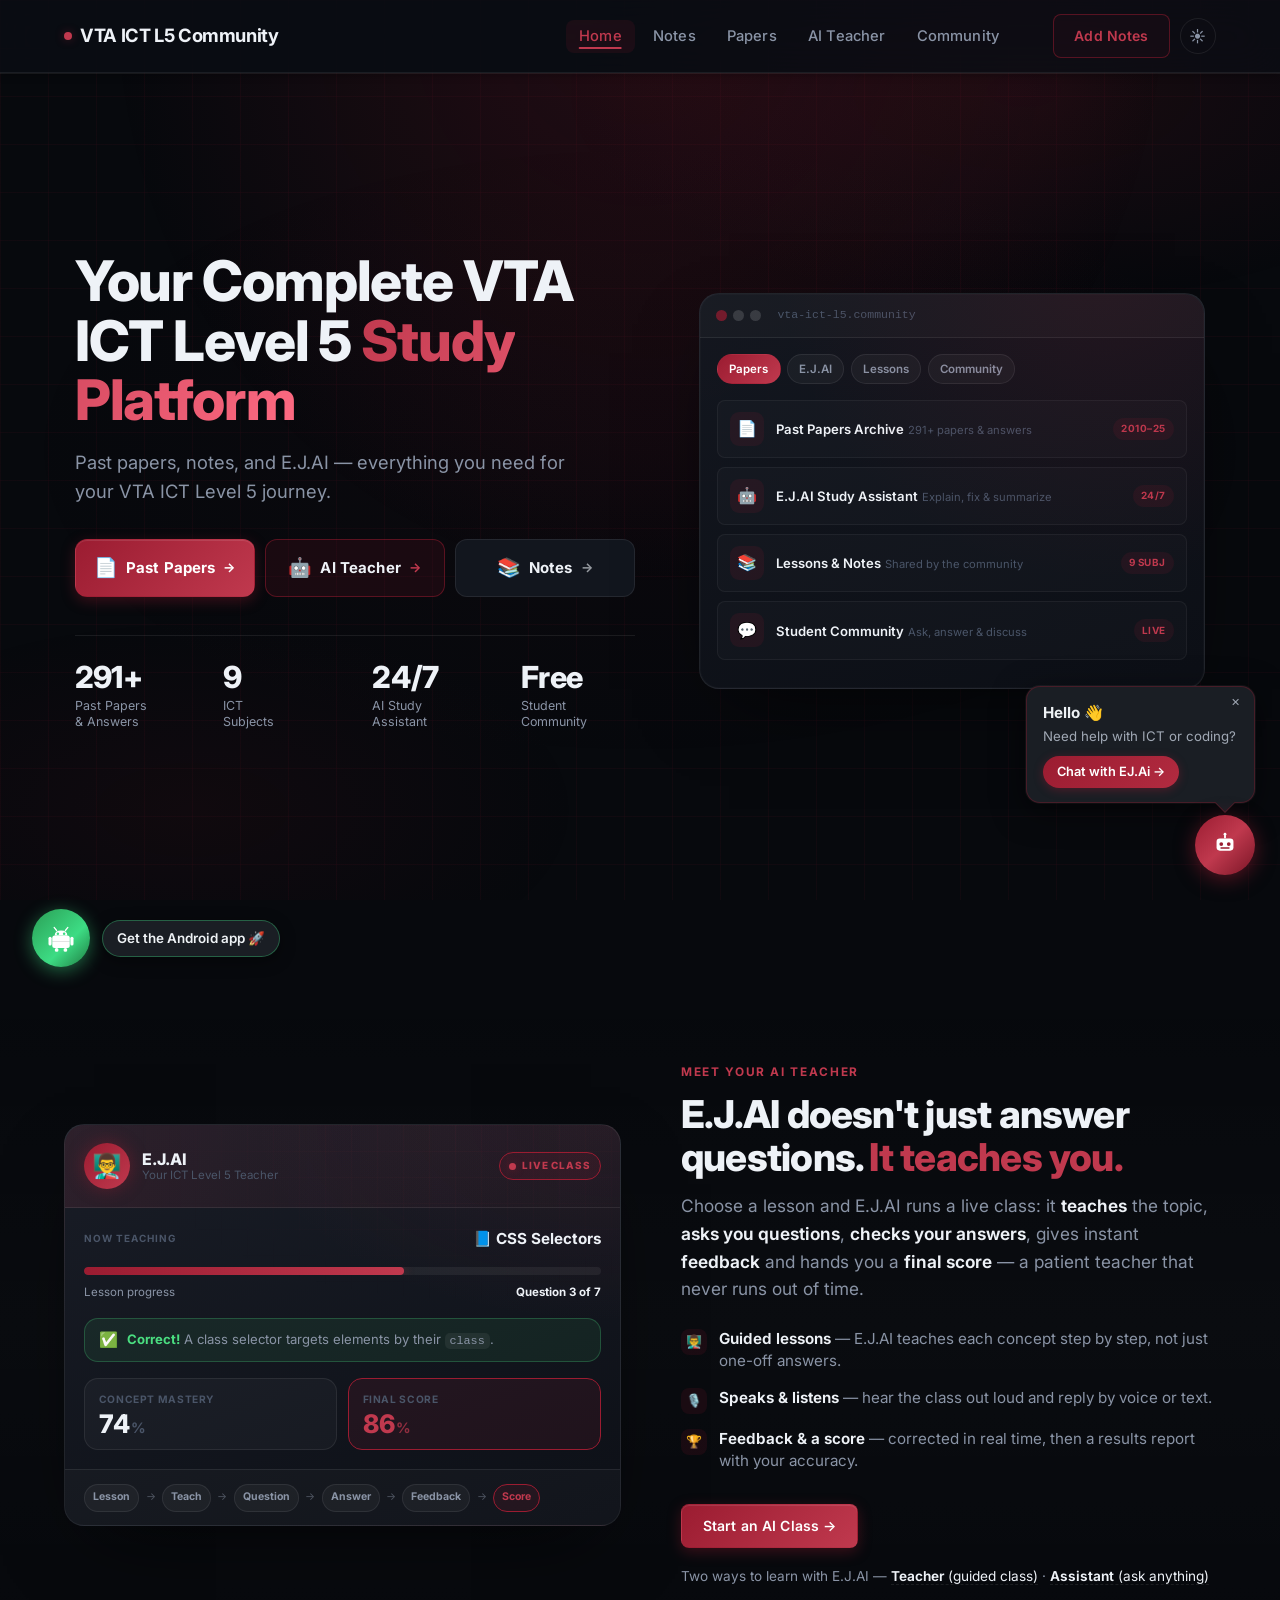
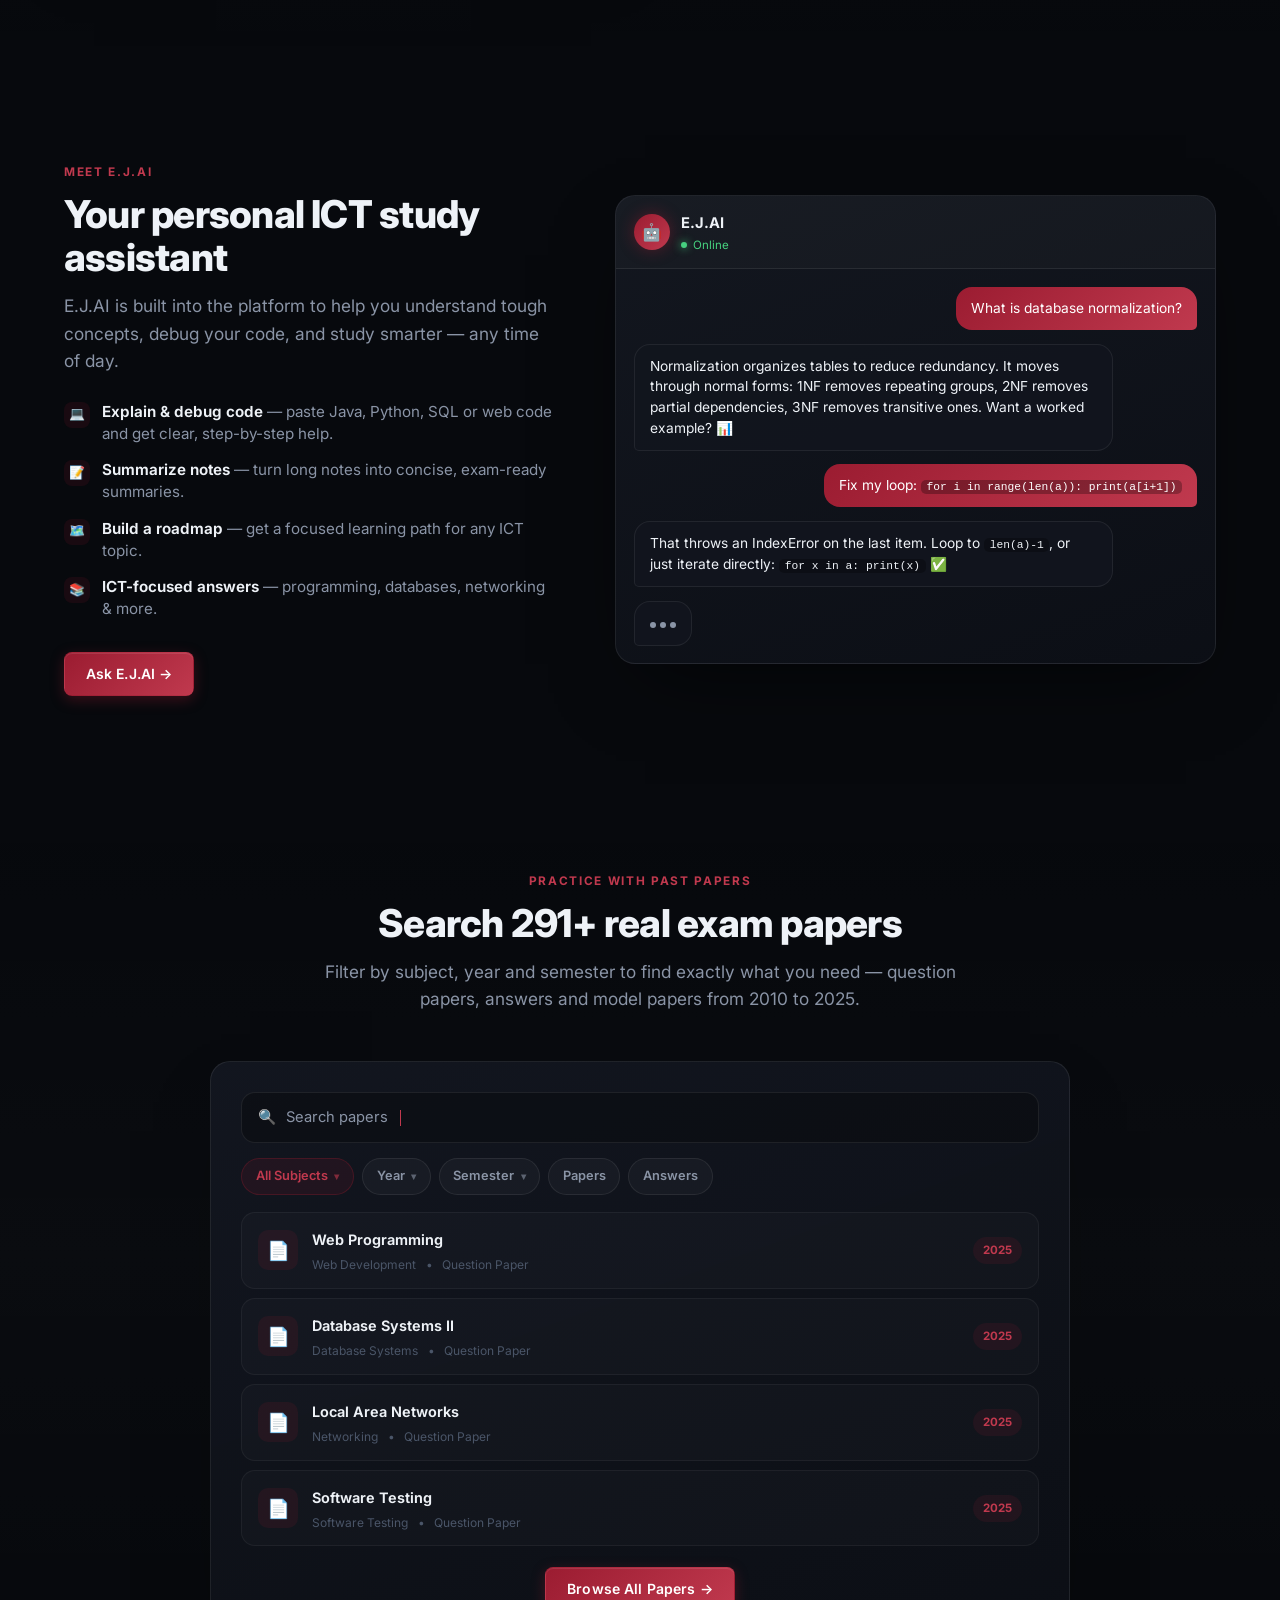
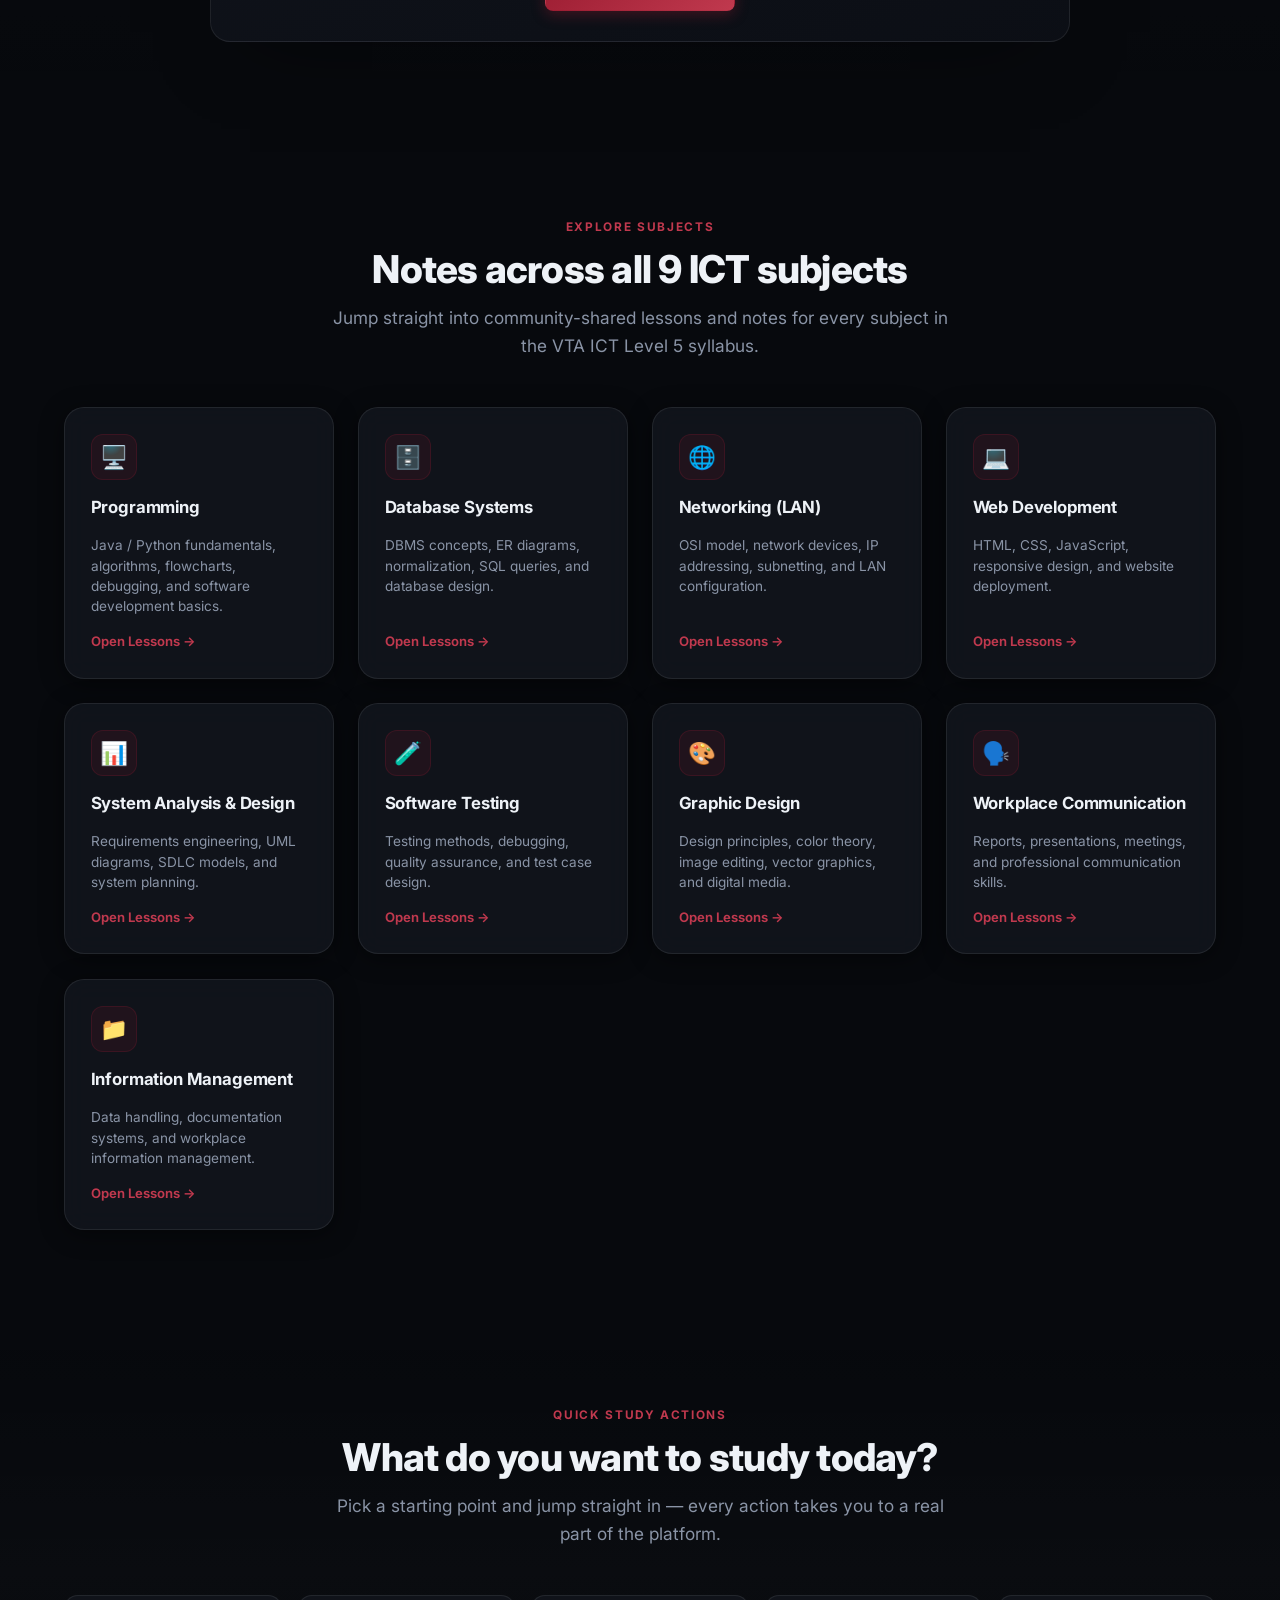
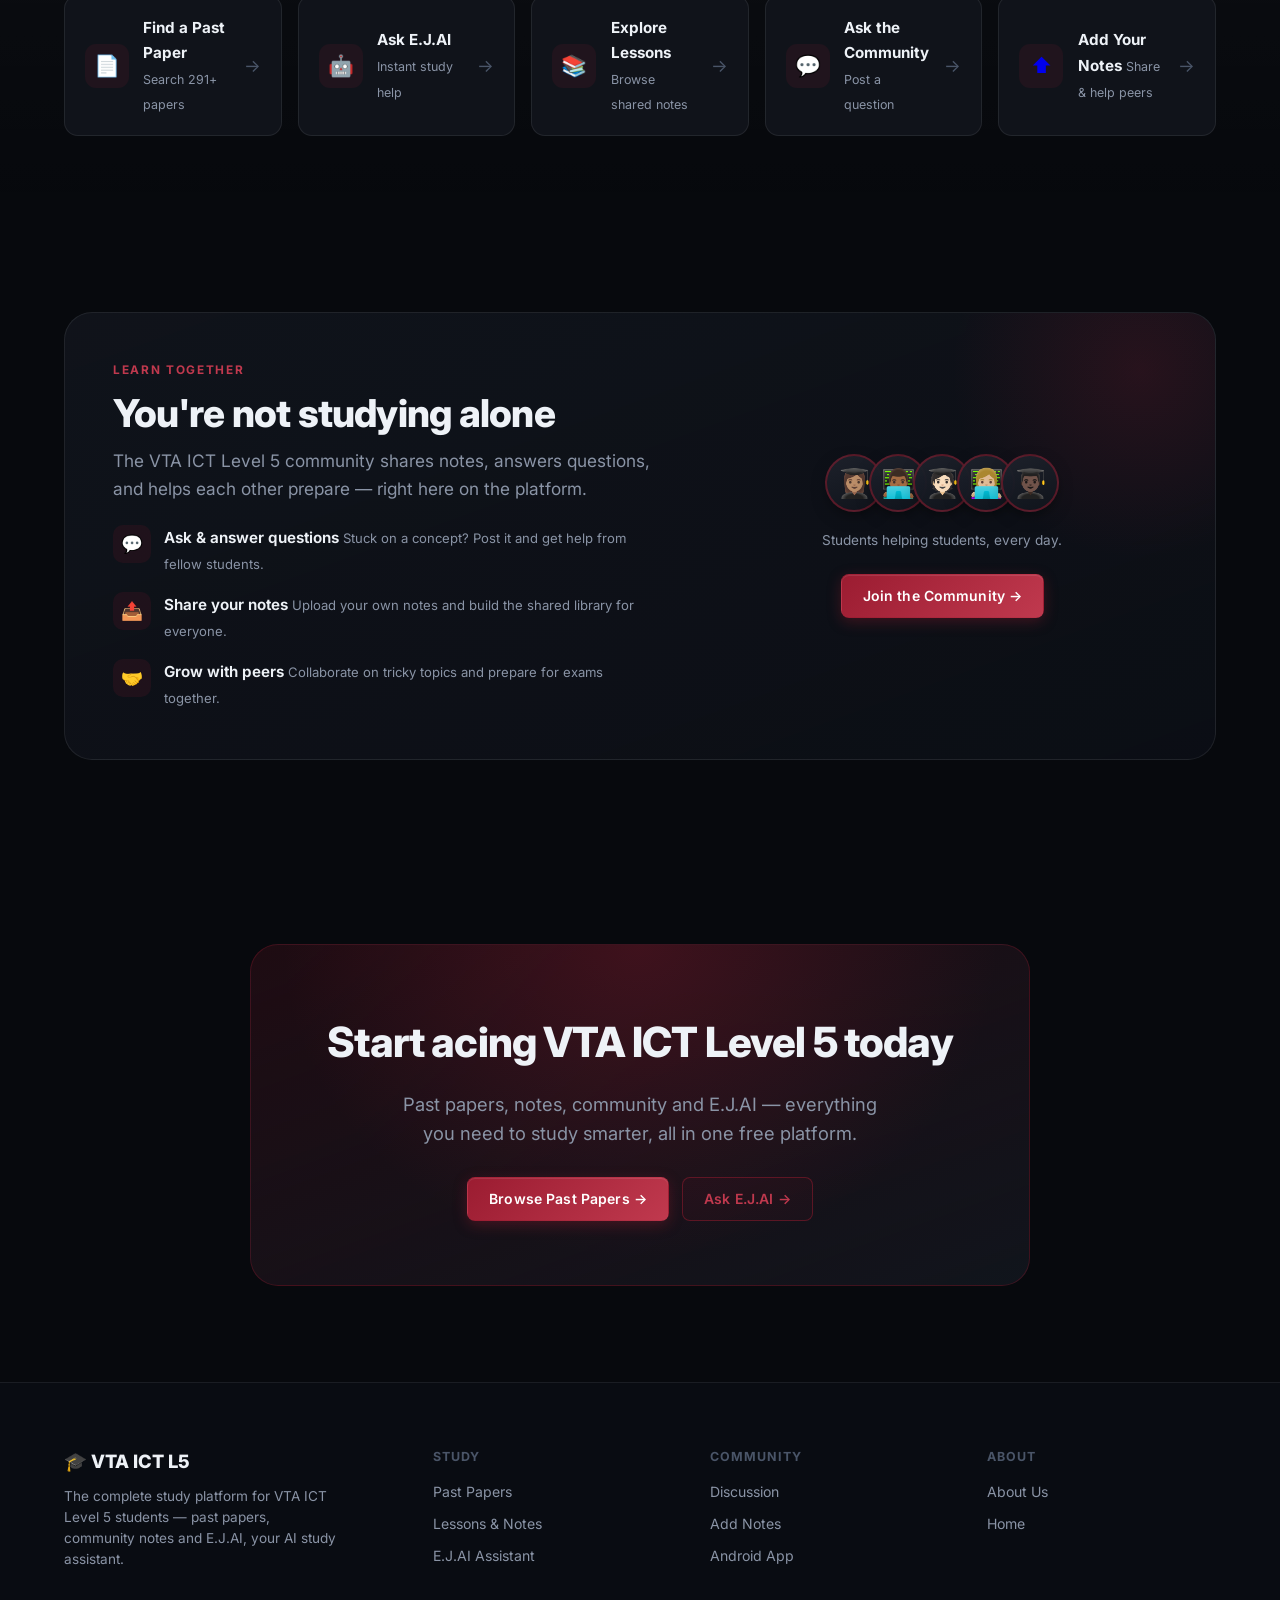
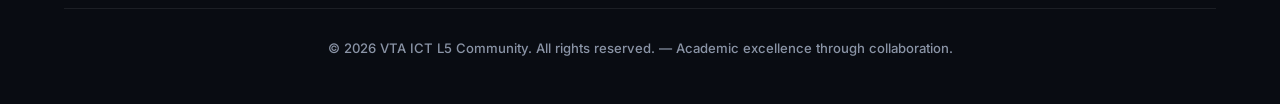
==== index.html @ 99cdfe24 "Initial commit" ====
<!DOCTYPE html>
<html lang="en">

<head>
  <meta charset="UTF-8">
  <link rel="icon" type="image/png" href="assets/images/favicon.png">
  <meta name="viewport" content="width=device-width, initial-scale=1.0">
  <meta name="description" content="VTA ICT Level 5 Community — 291+ past papers, community notes, and E.J.AI, your AI study assistant. The complete VTA ICT Level 5 study hub.">
  <title>VTA ICT L5 Community</title>
  <!-- Inter font for premium typography -->
  <link rel="preconnect" href="https://fonts.googleapis.com">
  <link rel="preconnect" href="https://fonts.gstatic.com" crossorigin>
  <link rel="stylesheet" href="assets/css/style.css">
  <link rel="stylesheet" href="assets/css/responsive.css">
  <link rel="stylesheet" href="assets/css/animations.css">
  <link rel="stylesheet" href="assets/css/home.css">
  <style>
    /* ============ HERO CTA — three EQUAL buttons, one system ============
       Mobile-first: icon sits above the label, so all three stay in ONE
       horizontal row down to 320px with FULL labels and non-tiny type.
       From 621px up they become icon · label · arrow on a single line,
       180–200px wide and 58px tall. Only the surface differs. */
    .hero-cta {
      display: grid;
      grid-template-columns: repeat(3, minmax(0, 1fr));
      gap: 10px;
      width: 100%;
      max-width: 620px;
      margin-bottom: 2.4rem;
    }

    .hero-cta-item {
      display: flex;
      flex-direction: column;
      align-items: center;
      justify-content: center;
      gap: 4px;
      min-width: 0;
      min-height: 54px;
      padding: 8px 4px;
      box-sizing: border-box;
      border: 1px solid transparent;
      border-radius: 12px;
      color: var(--text-color);
      font-family: inherit;
      font-size: clamp(12px, 3.4vw, 15px);
      font-weight: 700;
      line-height: 1.1;
      letter-spacing: 0.01em;
      text-align: center;
      text-decoration: none;
      white-space: nowrap;
      cursor: pointer;
      transition:
        transform var(--transition-fast),
        box-shadow var(--transition-fast),
        background var(--transition-fast),
        border-color var(--transition-fast);
    }

    .hero-cta-item .hci-ico {
      flex: 0 0 auto;
      font-size: clamp(15px, 4.2vw, 19px);
      line-height: 1;
    }

    .hero-cta-item .hci-label {
      min-width: 0;
    }

    .hero-cta-item .hci-arrow {
      display: none;
      flex: 0 0 auto;
      font-size: 13px;
      line-height: 1;
    }

    /* 1 · Past Papers — filled crimson primary */
    .hero-cta-item--primary {
      background: linear-gradient(135deg, #9b1c31 0%, #c0394e 100%);
      color: #fff;
      border-color: transparent;
      box-shadow: 0 1px 0 rgba(255, 255, 255, 0.1) inset, 0 4px 14px rgba(155, 28, 49, 0.35);
    }

    .hero-cta-item--primary:hover {
      background: linear-gradient(135deg, #a82234 0%, #cc4257 100%);
      box-shadow: 0 1px 0 rgba(255, 255, 255, 0.15) inset, 0 6px 20px rgba(155, 28, 49, 0.5);
    }

    /* 2 · AI Teacher — dark surface + crimson border */
    .hero-cta-item--ai {
      background: rgba(155, 28, 49, 0.12);
      border-color: rgba(155, 28, 49, 0.5);
    }

    .hero-cta-item--ai:hover {
      background: rgba(155, 28, 49, 0.2);
      border-color: var(--primary-bright);
      box-shadow: 0 4px 14px rgba(155, 28, 49, 0.25);
    }

    .hero-cta-item--ai .hci-arrow {
      color: var(--primary-bright);
    }

    /* 3 · Notes — dark surface + subtle neutral border */
    .hero-cta-item--notes {
      background: var(--card-solid);
      border-color: var(--border-color);
    }

    .hero-cta-item--notes:hover {
      background: var(--bg-secondary);
      border-color: rgba(155, 28, 49, 0.35);
      box-shadow: 0 4px 14px rgba(0, 0, 0, 0.35);
    }

    .hero-cta-item--notes .hci-arrow {
      opacity: 0.6;
    }

    /* Shared states — after the variants so they win */
    .hero-cta-item:hover {
      transform: translateY(-2px);
    }

    .hero-cta-item:active {
      transform: translateY(0);
    }

    .hero-cta-item:focus-visible {
      outline: 2px solid var(--primary-bright);
      outline-offset: 3px;
    }

    .hero-stats .num.stat-free {
      opacity: 0;
      transform: scale(0.8);
      transition: opacity 0.6s ease, transform 0.6s ease;
    }

    .hero-stats .num.stat-free.is-visible {
      opacity: 1;
      transform: scale(1);
    }

    .hero-stats {
      grid-template-columns: repeat(2, minmax(0, 1fr));
    }

    @media (min-width: 640px) {
      .hero-stats {
        grid-template-columns: repeat(4, minmax(0, 1fr));
      }
    }

    /* ≥621px: single-line layout — icon · label · arrow, 58px tall.
       Type/padding stay tight enough that the label never has to shrink
       in the 981–1199px band, where the hero column is at its narrowest. */
    @media (min-width: 621px) {
      .hero-cta-item {
        flex-direction: row;
        gap: 6px;
        min-height: 58px;
        padding: 8px 10px;
        font-size: 14px;
      }

      .hero-cta-item .hci-ico {
        font-size: 17px;
      }

      .hero-cta-item .hci-arrow {
        display: inline-block;
        font-size: 12px;
      }
    }

    /* ≥1200px: hero column is at full width — a little more air and type */
    @media (min-width: 1200px) {
      .hero-cta-item {
        gap: 8px;
        padding: 8px 14px;
        font-size: 15px;
      }

      .hero-cta-item .hci-ico {
        font-size: 19px;
      }

      .hero-cta-item .hci-arrow {
        font-size: 13px;
      }
    }

    /* ≤620px: keep the existing mobile hero rhythm */
    @media (max-width: 620px) {
      .hero-cta {
        margin-bottom: 2rem;
      }
    }

    /* ≤340px: trim the gaps, never the label */
    @media (max-width: 340px) {
      .hero-cta {
        gap: 6px;
      }

      .hero-cta-item {
        padding: 8px 2px;
      }
    }
  </style>
</head>

<body>
  <!-- Navbar -->
  <nav class="navbar">
    <div class="container">
      <div class="logo">VTA ICT L5 Community</div>
      <button class="mobile-menu-btn" aria-label="Menu" aria-expanded="false">☰</button>
      <div class="nav-menu">
        <ul class="nav-links">
          <li><a href="index.html">Home</a></li>
          <li><a href="lesson.html">Notes</a></li>
          <li><a href="papers.html">Papers</a></li>
          <li><a href="teacher.html">AI Teacher</a></li>
          <li><a href="posts.html">Community</a></li>
        </ul>
        <div class="nav-buttons">
          <a href="upload.html" class="btn btn-outline">Add Notes</a>
          <button id="theme-toggle" class="btn" aria-label="Toggle theme">☀️</button>
        </div>
      </div>
    </div>
  </nav>
  <main>
    <!-- ============ HERO ============ -->
    <section class="home-hero">
      <div class="container">
        <div class="hero-grid">
          <div class="hero-copy">
            <h1 class="hero-title"><span class="ht-line">Your Complete</span> <span class="ht-line">VTA ICT Level&nbsp;5</span> <span class="accent">Study Platform</span></h1>
            <p class="hero-sub">Past papers, notes, and E.J.AI — everything you need for your VTA ICT Level 5 journey.</p>
            <div class="hero-cta">
              <a href="papers.html" class="hero-cta-item hero-cta-item--primary">
                <span class="hci-ico" aria-hidden="true">📄</span>
                <span class="hci-label">Past Papers</span>
                <span class="hci-arrow" aria-hidden="true">→</span>
              </a>
              <a href="teacher.html" class="hero-cta-item hero-cta-item--ai">
                <span class="hci-ico" aria-hidden="true">🤖</span>
                <span class="hci-label">AI Teacher</span>
                <span class="hci-arrow" aria-hidden="true">→</span>
              </a>
              <a href="lesson.html" class="hero-cta-item hero-cta-item--notes">
                <span class="hci-ico" aria-hidden="true">📚</span>
                <span class="hci-label">Notes</span>
                <span class="hci-arrow" aria-hidden="true">→</span>
              </a>
            </div>
            <div class="hero-stats">
              <div class="hero-stat">
                <span class="num">291+</span>
                <span class="label">Past Papers<br>&amp; Answers</span>
              </div>
              <div class="hero-stat">
                <span class="num">9</span>
                <span class="label">ICT<br>Subjects</span>
              </div>
              <div class="hero-stat">
                <span class="num">24/7</span>
                <span class="label">AI Study<br>Assistant</span>
              </div>
              <div class="hero-stat">
                <span class="num">Free</span>
                <span class="label">Student<br>Community</span>
              </div>
            </div>
          </div>
          <div class="hero-preview" aria-hidden="true">
            <div class="preview-window">
              <div class="preview-titlebar">
                <span class="preview-dots"><i></i><i></i><i></i></span>
                <span class="preview-url">vta-ict-l5.community</span>
              </div>
              <div class="preview-body">
                <div class="preview-tabs">
                  <span class="preview-tab is-active">Papers</span>
                  <span class="preview-tab">E.J.AI</span>
                  <span class="preview-tab">Lessons</span>
                  <span class="preview-tab">Community</span>
                </div>
                <div class="preview-row">
                  <span class="r-ico">📄</span>
                  <span class="r-main">
                    <span class="r-title">Past Papers Archive</span>
                    <span class="r-sub">291+ papers &amp; answers</span>
                  </span>
                  <span class="r-badge">2010–25</span>
                </div>
                <div class="preview-row">
                  <span class="r-ico">🤖</span>
                  <span class="r-main">
                    <span class="r-title">E.J.AI Study Assistant</span>
                    <span class="r-sub">Explain, fix &amp; summarize</span>
                  </span>
                  <span class="r-badge">24/7</span>
                </div>
                <div class="preview-row">
                  <span class="r-ico">📚</span>
                  <span class="r-main">
                    <span class="r-title">Lessons &amp; Notes</span>
                    <span class="r-sub">Shared by the community</span>
                  </span>
                  <span class="r-badge">9 subj</span>
                </div>
                <div class="preview-row">
                  <span class="r-ico">💬</span>
                  <span class="r-main">
                    <span class="r-title">Student Community</span>
                    <span class="r-sub">Ask, answer &amp; discuss</span>
                  </span>
                  <span class="r-badge">Live</span>
                </div>
              </div>
            </div>
          </div>
        </div>
      </div>
    </section>
    <!-- Android App Icon -->
    <div class="android-app-wrapper" id="androidAppWrapper">
      <div class="android-icon-container" id="androidIconBtn" onclick="window.location.href='download.html'"
        title="Get the Android App">
        <svg xmlns="http://www.w3.org/2000/svg" viewBox="0 0 48 48" width="30" height="30" aria-hidden="true">
          <!-- Android robot body -->
          <rect x="10" y="20" width="28" height="20" rx="4" fill="white" />
          <!-- Head -->
          <path d="M14 20 Q14 12 24 12 Q34 12 34 20Z" fill="white" />
          <!-- Eyes -->
          <circle cx="19" cy="17" r="2" fill="#3ddc84" />
          <circle cx="29" cy="17" r="2" fill="#3ddc84" />
          <!-- Antennas -->
          <line x1="17" y1="12" x2="13" y2="7" stroke="white" stroke-width="2" stroke-linecap="round" />
          <line x1="31" y1="12" x2="35" y2="7" stroke="white" stroke-width="2" stroke-linecap="round" />
          <!-- Arms -->
          <rect x="4" y="22" width="5" height="14" rx="2.5" fill="white" />
          <rect x="39" y="22" width="5" height="14" rx="2.5" fill="white" />
          <!-- Legs -->
          <rect x="14" y="40" width="6" height="6" rx="3" fill="white" />
          <rect x="28" y="40" width="6" height="6" rx="3" fill="white" />
          <!-- Belt line -->
          <rect x="10" y="29" width="28" height="1.5" rx="0.75" fill="rgba(0,0,0,0.15)" />
        </svg>
      </div>
      <div class="android-install-msg" id="androidInstallMsg">Get the Android app 🚀</div>
    </div>
    <!-- ============ MEET YOUR AI TEACHER ============ -->
    <section class="home-section alt reveal" id="ai-teacher-promo">
      <div class="container">
        <div class="tpromo-grid">
          <!-- LEFT · premium AI Teacher classroom card (a live-class dashboard, NOT a chat) -->
          <div class="tclass-card" aria-hidden="true">
            <div class="tclass-glow"></div>
            <div class="tclass-head">
              <span class="tclass-avatar">👨‍🏫</span>
              <span class="tclass-id">
                <span class="tclass-name">E.J.AI</span>
                <span class="tclass-role">Your ICT Level 5 Teacher</span>
              </span>
              <span class="tclass-live"><span class="tclass-live-dot"></span> Live class</span>
            </div>
            <div class="tclass-body">
              <div class="tclass-now">
                <span class="tclass-label">Now teaching</span>
                <span class="tclass-lesson">📘 CSS Selectors</span>
              </div>
              <div class="tclass-progress">
                <div class="tclass-bar"><span style="width:62%"></span></div>
                <div class="tclass-progress-meta">
                  <span>Lesson progress</span>
                  <span class="tclass-qn">Question 3 of 7</span>
                </div>
              </div>
              <div class="tclass-feedback">
                <span class="tclass-check">✅</span>
                <span><strong>Correct!</strong> A class selector targets elements by their <code>class</code>.</span>
              </div>
              <div class="tclass-stats">
                <div class="tclass-stat">
                  <span class="tclass-stat-label">Concept mastery</span>
                  <span class="tclass-stat-val">74<span>%</span></span>
                </div>
                <div class="tclass-stat tclass-stat-score">
                  <span class="tclass-stat-label">Final score</span>
                  <span class="tclass-stat-val">86<span>%</span></span>
                </div>
              </div>
            </div>
            <div class="tclass-flow">
              <span class="tclass-step">Lesson</span><span class="tclass-arrow">→</span>
              <span class="tclass-step">Teach</span><span class="tclass-arrow">→</span>
              <span class="tclass-step">Question</span><span class="tclass-arrow">→</span>
              <span class="tclass-step">Answer</span><span class="tclass-arrow">→</span>
              <span class="tclass-step">Feedback</span><span class="tclass-arrow">→</span>
              <span class="tclass-step tclass-step-score">Score</span>
            </div>
          </div>
          <!-- RIGHT · headline, explanation of the flow, benefits, CTA -->
          <div class="ejai-copy tpromo-copy">
            <p class="section-eyebrow">Meet your AI Teacher</p>
            <h2 class="section-title">E.J.AI doesn't just answer questions. <span class="tp-accent">It teaches you.</span></h2>
            <p class="section-sub">Choose a lesson and E.J.AI runs a live class: it <strong>teaches</strong> the topic, <strong>asks you questions</strong>, <strong>checks your answers</strong>, gives instant <strong>feedback</strong> and hands you a <strong>final score</strong> — a patient teacher that never runs out of time.</p>
            <ul class="ejai-caps">
              <li><span class="cap-ico">👨‍🏫</span><span><strong>Guided lessons</strong> — E.J.AI teaches each concept step by step, not just one-off answers.</span></li>
              <li><span class="cap-ico">🎙️</span><span><strong>Speaks &amp; listens</strong> — hear the class out loud and reply by voice or text.</span></li>
              <li><span class="cap-ico">🏆</span><span><strong>Feedback &amp; a score</strong> — corrected in real time, then a results report with your accuracy.</span></li>
            </ul>
            <a href="teacher.html" class="btn btn-primary">Start an AI Class&nbsp;→</a>
            <p class="tp-modes">Two ways to learn with E.J.AI —
              <a href="teacher.html"><strong>Teacher</strong> (guided class)</a> ·
              <a href="ai.html"><strong>Assistant</strong> (ask anything)</a>
            </p>
          </div>
        </div>
      </div>
    </section>
    <!-- ============ MEET E.J.AI ============ -->
    <section class="home-section reveal" id="ejai">
      <div class="container">
        <div class="ejai-grid">
          <div class="ejai-copy">
            <p class="section-eyebrow">Meet E.J.AI</p>
            <h2 class="section-title">Your personal ICT study assistant</h2>
            <p class="section-sub">E.J.AI is built into the platform to help you understand tough concepts, debug your code, and study smarter — any time of day.</p>
            <ul class="ejai-caps">
              <li><span class="cap-ico">💻</span><span><strong>Explain &amp; debug code</strong> — paste Java, Python, SQL or web code and get clear, step-by-step help.</span></li>
              <li><span class="cap-ico">📝</span><span><strong>Summarize notes</strong> — turn long notes into concise, exam-ready summaries.</span></li>
              <li><span class="cap-ico">🗺️</span><span><strong>Build a roadmap</strong> — get a focused learning path for any ICT topic.</span></li>
              <li><span class="cap-ico">📚</span><span><strong>ICT-focused answers</strong> — programming, databases, networking &amp; more.</span></li>
            </ul>
            <a href="ai.html" class="btn btn-primary">Ask E.J.AI&nbsp;→</a>
          </div>
          <div class="ejai-chat" aria-hidden="true">
            <div class="ejai-chat-head">
              <span class="ejai-avatar">🤖</span>
              <span>
                <span class="who">E.J.AI</span><br>
                <span class="status">Online</span>
              </span>
            </div>
            <div class="ejai-chat-body">
              <div class="chat-msg user"><div class="chat-bubble">What is database normalization?</div></div>
              <div class="chat-msg ai"><div class="chat-bubble">Normalization organizes tables to reduce redundancy. It moves through normal forms: 1NF removes repeating groups, 2NF removes partial dependencies, 3NF removes transitive ones. Want a worked example? 📊</div></div>
              <div class="chat-msg user"><div class="chat-bubble">Fix my loop: <code>for i in range(len(a)): print(a[i+1])</code></div></div>
              <div class="chat-msg ai"><div class="chat-bubble">That throws an IndexError on the last item. Loop to <code>len(a)-1</code>, or just iterate directly: <code>for x in a: print(x)</code> ✅</div></div>
              <div class="chat-msg ai"><div class="chat-bubble"><span class="chat-typing"><i></i><i></i><i></i></span></div></div>
            </div>
          </div>
        </div>
      </div>
    </section>
    <!-- ============ PRACTICE WITH PAST PAPERS ============ -->
    <section class="home-section alt reveal" id="papers">
      <div class="container">
        <div class="section-head">
          <p class="section-eyebrow">Practice With Past Papers</p>
          <h2 class="section-title">Search 291+ real exam papers</h2>
          <p class="section-sub">Filter by subject, year and semester to find exactly what you need — question papers, answers and model papers from 2010 to 2025.</p>
        </div>
        <div class="papers-preview">
          <div class="pp-searchbar">
            <span class="ico">🔍</span>
            <span>Search papers</span><span class="cursor"></span>
          </div>
          <div class="pp-filters">
            <span class="pp-chip is-active">All Subjects <span class="caret">▾</span></span>
            <span class="pp-chip">Year <span class="caret">▾</span></span>
            <span class="pp-chip">Semester <span class="caret">▾</span></span>
            <span class="pp-chip">Papers</span>
            <span class="pp-chip">Answers</span>
          </div>
          <div class="pp-results">
            <div class="pp-result">
              <span class="pp-ico">📄</span>
              <span class="pp-info">
                <span class="pp-title">Web Programming</span>
                <span class="pp-meta"><span>Web Development</span><span>•</span><span>Question Paper</span></span>
              </span>
              <span class="pp-year">2025</span>
            </div>
            <div class="pp-result">
              <span class="pp-ico">📄</span>
              <span class="pp-info">
                <span class="pp-title">Database Systems II</span>
                <span class="pp-meta"><span>Database Systems</span><span>•</span><span>Question Paper</span></span>
              </span>
              <span class="pp-year">2025</span>
            </div>
            <div class="pp-result">
              <span class="pp-ico">📄</span>
              <span class="pp-info">
                <span class="pp-title">Local Area Networks</span>
                <span class="pp-meta"><span>Networking</span><span>•</span><span>Question Paper</span></span>
              </span>
              <span class="pp-year">2025</span>
            </div>
            <div class="pp-result">
              <span class="pp-ico">📄</span>
              <span class="pp-info">
                <span class="pp-title">Software Testing</span>
                <span class="pp-meta"><span>Software Testing</span><span>•</span><span>Question Paper</span></span>
              </span>
              <span class="pp-year">2025</span>
            </div>
          </div>
          <div class="pp-cta">
            <a href="papers.html" class="btn btn-primary">Browse All Papers&nbsp;→</a>
          </div>
        </div>
      </div>
    </section>
    <!-- ============ SUBJECTS / LESSONS ============ -->
    <section class="home-section reveal" id="lessons">
      <div class="container">
        <div class="section-head">
          <p class="section-eyebrow">Explore Subjects</p>
          <h2 class="section-title">Notes across all 9 ICT subjects</h2>
          <p class="section-sub">Jump straight into community-shared lessons and notes for every subject in the VTA ICT Level 5 syllabus.</p>
        </div>
        <div class="grid lessons-grid subjects-grid">
          <a class="card subject-card" href="lesson.html?topic=Programming">
            <span class="subject-ico">🖥️</span>
            <h3 class="subject-name">Programming</h3>
            <p class="subject-desc">Java / Python fundamentals, algorithms, flowcharts, debugging, and software development basics.</p>
            <span class="subject-go">Open Lessons →</span>
          </a>
          <a class="card subject-card" href="lesson.html?topic=Database%20Systems">
            <span class="subject-ico">🗄️</span>
            <h3 class="subject-name">Database Systems</h3>
            <p class="subject-desc">DBMS concepts, ER diagrams, normalization, SQL queries, and database design.</p>
            <span class="subject-go">Open Lessons →</span>
          </a>
          <a class="card subject-card" href="lesson.html?topic=Networking">
            <span class="subject-ico">🌐</span>
            <h3 class="subject-name">Networking (LAN)</h3>
            <p class="subject-desc">OSI model, network devices, IP addressing, subnetting, and LAN configuration.</p>
            <span class="subject-go">Open Lessons →</span>
          </a>
          <a class="card subject-card" href="lesson.html?topic=Web%20Development">
            <span class="subject-ico">💻</span>
            <h3 class="subject-name">Web Development</h3>
            <p class="subject-desc">HTML, CSS, JavaScript, responsive design, and website deployment.</p>
            <span class="subject-go">Open Lessons →</span>
          </a>
          <a class="card subject-card" href="lesson.html?topic=System%20Analysis">
            <span class="subject-ico">📊</span>
            <h3 class="subject-name">System Analysis &amp; Design</h3>
            <p class="subject-desc">Requirements engineering, UML diagrams, SDLC models, and system planning.</p>
            <span class="subject-go">Open Lessons →</span>
          </a>
          <a class="card subject-card" href="lesson.html?topic=Software%20Testing">
            <span class="subject-ico">🧪</span>
            <h3 class="subject-name">Software Testing</h3>
            <p class="subject-desc">Testing methods, debugging, quality assurance, and test case design.</p>
            <span class="subject-go">Open Lessons →</span>
          </a>
          <a class="card subject-card" href="lesson.html?topic=Graphic%20Design">
            <span class="subject-ico">🎨</span>
            <h3 class="subject-name">Graphic Design</h3>
            <p class="subject-desc">Design principles, color theory, image editing, vector graphics, and digital media.</p>
            <span class="subject-go">Open Lessons →</span>
          </a>
          <a class="card subject-card" href="lesson.html?topic=Workplace%20Communication">
            <span class="subject-ico">🗣️</span>
            <h3 class="subject-name">Workplace Communication</h3>
            <p class="subject-desc">Reports, presentations, meetings, and professional communication skills.</p>
            <span class="subject-go">Open Lessons →</span>
          </a>
          <a class="card subject-card" href="lesson.html?topic=Information%20Management">
            <span class="subject-ico">📁</span>
            <h3 class="subject-name">Information Management</h3>
            <p class="subject-desc">Data handling, documentation systems, and workplace information management.</p>
            <span class="subject-go">Open Lessons →</span>
          </a>
        </div>
      </div>
    </section>
    <!-- ============ QUICK STUDY ACTIONS ============ -->
    <section class="home-section alt reveal" id="study">
      <div class="container">
        <div class="section-head">
          <p class="section-eyebrow">Quick Study Actions</p>
          <h2 class="section-title">What do you want to study today?</h2>
          <p class="section-sub">Pick a starting point and jump straight in — every action takes you to a real part of the platform.</p>
        </div>
        <div class="action-grid">
          <a class="action-card" href="papers.html">
            <span class="a-ico">📄</span>
            <span class="a-text">
              <span class="a-title">Find a Past Paper</span>
              <span class="a-sub">Search 291+ papers</span>
            </span>
            <span class="a-arrow">→</span>
          </a>
          <a class="action-card" href="ai.html">
            <span class="a-ico">🤖</span>
            <span class="a-text">
              <span class="a-title">Ask E.J.AI</span>
              <span class="a-sub">Instant study help</span>
            </span>
            <span class="a-arrow">→</span>
          </a>
          <a class="action-card" href="lesson.html">
            <span class="a-ico">📚</span>
            <span class="a-text">
              <span class="a-title">Explore Lessons</span>
              <span class="a-sub">Browse shared notes</span>
            </span>
            <span class="a-arrow">→</span>
          </a>
          <a class="action-card" href="posts.html">
            <span class="a-ico">💬</span>
            <span class="a-text">
              <span class="a-title">Ask the Community</span>
              <span class="a-sub">Post a question</span>
            </span>
            <span class="a-arrow">→</span>
          </a>
          <a class="action-card" href="upload.html">
            <span class="a-ico">⬆️</span>
            <span class="a-text">
              <span class="a-title">Add Your Notes</span>
              <span class="a-sub">Share &amp; help peers</span>
            </span>
            <span class="a-arrow">→</span>
          </a>
        </div>
      </div>
    </section>
    <!-- ============ COMMUNITY — LEARN TOGETHER ============ -->
    <section class="home-section reveal" id="community">
      <div class="container">
        <div class="community-panel">
          <div class="community-info">
            <p class="section-eyebrow">Learn Together</p>
            <h2 class="section-title">You're not studying alone</h2>
            <p class="section-sub">The VTA ICT Level 5 community shares notes, answers questions, and helps each other prepare — right here on the platform.</p>
            <ul class="community-points">
              <li>
                <span class="cp-ico">💬</span>
                <span>
                  <span class="cp-title">Ask &amp; answer questions</span>
                  <span class="cp-sub">Stuck on a concept? Post it and get help from fellow students.</span>
                </span>
              </li>
              <li>
                <span class="cp-ico">📤</span>
                <span>
                  <span class="cp-title">Share your notes</span>
                  <span class="cp-sub">Upload your own notes and build the shared library for everyone.</span>
                </span>
              </li>
              <li>
                <span class="cp-ico">🤝</span>
                <span>
                  <span class="cp-title">Grow with peers</span>
                  <span class="cp-sub">Collaborate on tricky topics and prepare for exams together.</span>
                </span>
              </li>
            </ul>
          </div>
          <div class="community-cta">
            <div class="student-group" aria-hidden="true">
              <span class="sg-avatar">👩🏽‍🎓</span>
              <span class="sg-avatar">👨🏾‍💻</span>
              <span class="sg-avatar">🧑🏻‍🎓</span>
              <span class="sg-avatar">👩🏼‍💻</span>
              <span class="sg-avatar">👨🏿‍🎓</span>
            </div>
            <p class="sg-caption">Students helping students, every day.</p>
            <a href="posts.html" class="btn btn-primary">Join the Community&nbsp;→</a>
          </div>
        </div>
      </div>
    </section>

    <!-- ============ FINAL CTA ============ -->
    <section class="final-cta reveal">
      <div class="container">
        <div class="cta-panel">
          <h2>Start acing VTA ICT Level 5 today</h2>
          <p>Past papers, notes, community and E.J.AI — everything you need to study smarter, all in one free platform.</p>
          <div class="cta-actions">
            <a href="papers.html" class="btn btn-primary">Browse Past Papers&nbsp;→</a>
            <a href="ai.html" class="btn btn-outline">Ask E.J.AI&nbsp;→</a>
          </div>
        </div>
      </div>
    </section>
  </main>

  <!-- Footer -->
  <footer class="footer home-footer" id="siteFooter">
    <div class="container">
      <div class="footer-grid">
        <div class="footer-brand">
          <div class="fb-logo">🎓 VTA ICT L5</div>
          <p>The complete study platform for VTA ICT Level 5 students — past papers, community notes and E.J.AI, your AI study assistant.</p>
        </div>
        <div class="footer-col">
          <h4>Study</h4>
          <ul>
            <li><a href="papers.html">Past Papers</a></li>
            <li><a href="lesson.html">Lessons &amp; Notes</a></li>
            <li><a href="ai.html">E.J.AI Assistant</a></li>
          </ul>
        </div>
        <div class="footer-col">
          <h4>Community</h4>
          <ul>
            <li><a href="posts.html">Discussion</a></li>
            <li><a href="upload.html">Add Notes</a></li>
            <li><a href="download.html">Android App</a></li>
          </ul>
        </div>
        <div class="footer-col">
          <h4>About</h4>
          <ul>
            <li><a href="about.html">About Us</a></li>
            <li><a href="index.html">Home</a></li>
          </ul>
        </div>
      </div>
      <div class="footer-bottom">
        <p>© 2026 VTA ICT L5 Community. All rights reserved. — Academic excellence through collaboration.</p>
      </div>
    </div>
  </footer>

  <script src="assets/js/ui.js"></script>
  <!-- ===== Floating EJ.Ai Widget ===== -->
  <div class="floating-ai-widget" id="floatingAiWidget">
    <!-- Popup message -->
    <div class="ai-popup-message" id="aiPopup">
      <span class="ai-popup-close" id="aiPopupClose" aria-label="Close">✕</span>
      <p class="ai-popup-line1">Hello 👋</p>
      <p class="ai-popup-line2">Need help with ICT or coding?</p>
      <a href="ai.html" class="ai-popup-cta">Chat with EJ.Ai →</a>
    </div>
    <!-- Main button -->
    <button class="ai-button" id="aiButton" aria-label="Open EJ.Ai Chat">
      <svg xmlns="http://www.w3.org/2000/svg" viewBox="0 0 64 64" fill="none" width="30" height="30" aria-hidden="true">
        <!-- Robot head -->
        <rect x="14" y="18" width="36" height="26" rx="7" fill="white" />
        <!-- Eyes -->
        <circle cx="24" cy="30" r="4" fill="#9B1C31" />
        <circle cx="40" cy="30" r="4" fill="#9B1C31" />
        <!-- Mouth -->
        <rect x="22" y="37" width="20" height="3" rx="1.5" fill="#9B1C31" />
        <!-- Antenna -->
        <rect x="30" y="10" width="4" height="8" rx="2" fill="white" />
        <circle cx="32" cy="9" r="3" fill="white" />
      </svg>
    </button>
  </div>
  <style>
    /* ===== Floating AI Widget ===== */
    .floating-ai-widget {
      position: fixed;
      bottom: 25px;
      right: 25px;
      z-index: 9990;
      display: flex;
      flex-direction: column;
      align-items: flex-end;
      gap: 12px;
    }

    /* -- Main button -- */
    .ai-button {
      width: 60px;
      height: 60px;
      border-radius: 50%;
      border: none;
      cursor: pointer;
      background: linear-gradient(135deg, #9B1C31 0%, #c0394e 50%, #7a1526 100%);
      box-shadow:
        0 4px 20px rgba(155, 28, 49, 0.55),
        0 0 0 0 rgba(155, 28, 49, 0.4);
      display: flex;
      align-items: center;
      justify-content: center;
      transition: transform 0.2s ease, box-shadow 0.2s ease;
      animation: ai-bounce-in 0.7s cubic-bezier(0.22, 1, 0.36, 1) forwards,
        ai-pulse 2.8s ease-in-out 1s infinite;
      outline: none;
      flex-shrink: 0;
    }

    .ai-button:hover {
      transform: scale(1.1);
      box-shadow:
        0 6px 28px rgba(155, 28, 49, 0.7),
        0 0 0 6px rgba(155, 28, 49, 0.15);
      animation: none;
    }
    /* -- Popup message -- */
    .ai-popup-message {
      position: relative;
      background: #1a1e24;
      border: 1px solid rgba(155, 28, 49, 0.35);
      border-radius: 14px;
      padding: 14px 18px 14px 16px;
      min-width: 210px;
      max-width: 240px;
      box-shadow:
        0 8px 32px rgba(0, 0, 0, 0.5),
        0 0 0 1px rgba(255, 255, 255, 0.06);
      animation: ai-popup-appear 0.45s cubic-bezier(0.22, 1, 0.36, 1) forwards;
      backdrop-filter: blur(6px);
    }

    .ai-popup-message::after {
      content: '';
      position: absolute;
      bottom: -8px;
      right: 22px;
      width: 14px;
      height: 14px;
      background: #1a1e24;
      border-right: 1px solid rgba(155, 28, 49, 0.35);
      border-bottom: 1px solid rgba(155, 28, 49, 0.35);
      transform: rotate(45deg);
    }

    .ai-popup-close {
      position: absolute;
      top: 8px;
      right: 10px;
      font-size: 11px;
      color: #a0a8b4;
      cursor: pointer;
      line-height: 1;
      padding: 2px 4px;
      border-radius: 4px;
      transition: color 0.2s, background 0.2s;
    }

    .ai-popup-close:hover {
      color: #fff;
      background: rgba(155, 28, 49, 0.3);
    }

    .ai-popup-line1 {
      font-size: 0.95rem;
      font-weight: 700;
      color: #eef2f5;
      margin-bottom: 2px;
      padding-right: 18px;
    }

    .ai-popup-line2 {
      font-size: 0.83rem;
      color: #a0a8b4;
      margin-bottom: 10px;
      line-height: 1.4;
    }

    .ai-popup-cta {
      display: inline-block;
      padding: 6px 14px;
      background: linear-gradient(135deg, #9B1C31, #b22b40);
      color: #fff;
      border-radius: 20px;
      font-size: 0.8rem;
      font-weight: 600;
      text-decoration: none;
      transition: background 0.2s, transform 0.2s;
      box-shadow: 0 2px 10px rgba(155, 28, 49, 0.4);
    }

    .ai-popup-cta:hover {
      background: linear-gradient(135deg, #b22b40, #c0394e);
      transform: translateY(-1px);
    }

    /* -- Popup fade-out -- */
    .ai-popup-message.ai-popup-hide {
      animation: ai-popup-fade-out 0.6s ease forwards;
    }

    /* ===== Keyframes ===== */
    @keyframes ai-bounce-in {
      0% {
        opacity: 0;
        transform: translateY(80px) scale(0.6);
      }

      60% {
        opacity: 1;
        transform: translateY(-10px) scale(1.08);
      }

      80% {
        transform: translateY(4px) scale(0.97);
      }

      100% {
        opacity: 1;
        transform: translateY(0) scale(1);
      }
    }

    @keyframes ai-pulse {

      0%,
      100% {
        box-shadow: 0 4px 20px rgba(155, 28, 49, 0.55), 0 0 0 0 rgba(155, 28, 49, 0.4);
      }

      50% {
        box-shadow: 0 4px 20px rgba(155, 28, 49, 0.55), 0 0 0 10px rgba(155, 28, 49, 0);
      }
    }

    @keyframes ai-popup-appear {
      0% {
        opacity: 0;
        transform: translateY(12px) scale(0.95);
      }

      100% {
        opacity: 1;
        transform: translateY(0) scale(1);
      }
    }

    @keyframes ai-popup-fade-out {
      0% {
        opacity: 1;
        transform: translateY(0) scale(1);
      }

      100% {
        opacity: 0;
        transform: translateY(8px) scale(0.96);
        pointer-events: none;
      }
    }

    /* -- Mobile -- */
    @media (max-width: 480px) {
      .floating-ai-widget {
        bottom: 18px;
        right: 16px;
      }

      .ai-popup-message {
        min-width: 185px;
        max-width: 210px;
        padding: 12px 14px 12px 13px;
      }
    }
  </style>
  <!-- ===== Android App Icon ===== -->
  <style>
    .android-app-wrapper {
      display: flex;
      align-items: center;
      gap: 12px;
      padding: 0 0 0 32px;
      margin-bottom: 8px;
      position: relative;
    }

    .android-icon-container {
      width: 58px;
      height: 58px;
      border-radius: 50%;
      background: linear-gradient(135deg, #2a9e55 0%, #3ddc84 60%, #1e7a40 100%);
      display: flex;
      align-items: center;
      justify-content: center;
      cursor: pointer;
      flex-shrink: 0;
      box-shadow:
        0 4px 18px rgba(61, 220, 132, 0.45),
        0 0 0 0 rgba(61, 220, 132, 0.35);
      transition: transform 0.22s ease, box-shadow 0.22s ease;
      animation: android-pulse 3s ease-in-out 2s infinite;
    }

    .android-icon-container:hover {
      transform: scale(1.12);
      box-shadow:
        0 6px 28px rgba(61, 220, 132, 0.65),
        0 0 0 8px rgba(61, 220, 132, 0.12);
      animation: none;
    }

    .android-install-msg {
      background: #1a1e24;
      border: 1px solid rgba(61, 220, 132, 0.35);
      color: #eef2f5;
      font-size: 0.84rem;
      font-weight: 600;
      padding: 7px 14px;
      border-radius: 20px;
      box-shadow: 0 4px 16px rgba(0, 0, 0, 0.4);
      white-space: nowrap;
      opacity: 0;
      transform: translateY(10px);
      pointer-events: none;
      transition: opacity 0.5s ease, transform 0.5s ease;
    }

    .android-install-msg.android-msg-show {
      opacity: 1;
      transform: translateY(0);
      pointer-events: auto;
    }

    @keyframes android-pulse {

      0%,
      100% {
        box-shadow: 0 4px 18px rgba(61, 220, 132, 0.45), 0 0 0 0 rgba(61, 220, 132, 0.35);
      }

      50% {
        box-shadow: 0 4px 18px rgba(61, 220, 132, 0.45), 0 0 0 10px rgba(61, 220, 132, 0);
      }
    }

    @media (max-width: 480px) {
      .android-app-wrapper {
        padding-left: 18px;
      }

      .android-icon-container {
        width: 50px;
        height: 50px;
      }
    }
  </style>

  <!-- ===== Popup / App scripts ===== -->
  <script>
    (function () {
      var popup = document.getElementById('aiPopup');
      var btn = document.getElementById('aiButton');
      var closeX = document.getElementById('aiPopupClose');

      // Only show popup once per browser session
      if (!sessionStorage.getItem('ejaiPopupShown')) {
        sessionStorage.setItem('ejaiPopupShown', '1');

        // Auto-hide after 9 s
        setTimeout(function () {
          hidePopup();
        }, 9000);
      } else {
        // Already seen — hide immediately without delay
        popup.style.display = 'none';
      }

      function hidePopup() {
        if (!popup || popup.style.display === 'none') return;
        popup.classList.add('ai-popup-hide');
        setTimeout(function () { popup.style.display = 'none'; }, 650);
      }

      // Manual close
      closeX.addEventListener('click', function (e) {
        e.stopPropagation();
        hidePopup();
      });

      // Button click → navigate to ai.html
      btn.addEventListener('click', function () {
        window.location.href = 'ai.html';
      });
    })();
  </script>
  <script>
    /* ===== Android App Icon Logic ===== */
    (function () {
      var ua = navigator.userAgent || '';
      var isAndroidApp = ua.includes('wv') || ua.includes('Median');
      var wrapper = document.getElementById('androidAppWrapper');

      if (isAndroidApp) {
        // Inside the Android app — hide the install icon entirely
        if (wrapper) wrapper.style.display = 'none';
        return;
      }

      // Show tooltip after 1 second, keep visible for 12 seconds
      var msg = document.getElementById('androidInstallMsg');

      setTimeout(function () {
        if (msg) {
          msg.style.opacity = '1';
          msg.style.transform = 'translateY(0)';
        }
      }, 1000);

      setTimeout(function () {
        if (msg) {
          msg.style.opacity = '0';
          msg.style.transform = 'translateY(10px)';
        }
      }, 13000);
    })();
  </script>

  <script>
    /* Hide footer inside Android WebView */
    (function () {
      var ua = navigator.userAgent || '';
      if (ua.includes('wv') || ua.includes('Median')) {
        var footer = document.getElementById('siteFooter');
        if (footer) footer.style.display = 'none';
      }
    })();
  </script>

  <script>
    /* Count hero stats once when the stats row enters the viewport. */
    (function () {
      var stats = document.querySelector('.hero-stats');
      if (!stats) return;

      var numbers = stats.querySelectorAll('.num');
      var animations = [];

      numbers.forEach(function (element) {
        var value = element.textContent.trim();
        if (value === 'Free') {
          element.classList.add('stat-free');
          animations.push(function () {
            element.classList.add('is-visible');
          });
          return;
        }

        var match = value.match(/^(\d+)(.*)$/);
        if (!match) return;

        var target = Number(match[1]);
        var suffix = match[2];
        var duration = target === 291 ? 2000 : 1000;
        element.textContent = '0';

        animations.push(function () {
          var start = performance.now();

          function tick(now) {
            var progress = Math.min((now - start) / duration, 1);
            var eased = 1 - Math.pow(1 - progress, 3);
            element.textContent = String(Math.round(target * eased));
            if (progress < 1) {
              requestAnimationFrame(tick);
            } else {
              element.textContent = String(target) + suffix;
            }
          }

          requestAnimationFrame(tick);
        });
      });

      var started = false;
      function startAnimations() {
        if (started) return;
        started = true;
        animations.forEach(function (animate) { animate(); });
      }

      if (!('IntersectionObserver' in window)) {
        startAnimations();
        return;
      }

      var observer = new IntersectionObserver(function (entries) {
        if (entries.some(function (entry) { return entry.isIntersecting; })) {
          observer.disconnect();
          startAnimations();
        }
      }, { threshold: 0.25 });

      observer.observe(stats);
    })();
  </script>
</body>

</html>
---- assets/css/style.css ----
/* ============================================================
   VTA ICT L5 Community — Premium 2026 Design System
   Main stylesheet: variables, reset, navbar, buttons, hero,
   cards, footer, inputs, responsive
   ============================================================ */

/* ── Google Fonts ── */
@import url('https://fonts.googleapis.com/css2?family=Inter:wght@300;400;500;600;700;800&display=swap');

/* ============================================================
   DESIGN TOKENS — CSS VARIABLES
   ============================================================ */
:root {
  /* Core Palette — Dark (default) */
  --bg-color:          #07090d;
  --bg-secondary:      #0d1018;
  --card-color:        rgba(18, 22, 30, 0.85);
  --card-solid:        #12161e;
  --text-color:        #eef2f7;
  --text-secondary:    #8a94a6;
  --text-muted:        #4a5568;

  /* Brand Red */
  --primary-color:     #9B1C31;
  --primary-bright:    #c0394e;
  --primary-glow:      rgba(155, 28, 49, 0.45);
  --primary-subtle:    rgba(155, 28, 49, 0.12);
  --hover-color:       #b22b40;

  /* Borders & Glass */
  --border-color:      rgba(255, 255, 255, 0.08);
  --border-glow:       rgba(155, 28, 49, 0.35);
  --glass-bg:          rgba(12, 15, 22, 0.72);
  --glass-border:      rgba(255, 255, 255, 0.07);

  /* Shadows */
  --shadow-sm:         0 2px 8px rgba(0, 0, 0, 0.3);
  --shadow-md:         0 4px 24px rgba(0, 0, 0, 0.45);
  --shadow-lg:         0 8px 40px rgba(0, 0, 0, 0.6);
  --shadow-red:        0 0 24px rgba(155, 28, 49, 0.3);
  --shadow-red-lg:     0 0 48px rgba(155, 28, 49, 0.4);

  /* Radii */
  --radius-sm:         8px;
  --radius-md:         14px;
  --radius-lg:         20px;
  --radius-xl:         28px;
  --radius-full:       9999px;

  /* Transitions */
  --ease-out:          cubic-bezier(0.16, 1, 0.3, 1);
  --ease-spring:       cubic-bezier(0.22, 1, 0.36, 1);
  --transition-fast:   0.15s var(--ease-out);
  --transition-base:   0.25s var(--ease-out);
  --transition-slow:   0.4s var(--ease-out);
}

/* ── Light Theme Overrides ── */
.light-theme {
  --bg-color:          #f0f2f8;
  --bg-secondary:      #e8eaf2;
  --card-color:        rgba(255, 255, 255, 0.92);
  --card-solid:        #ffffff;
  --text-color:        #0f1219;
  --text-secondary:    #4a5568;
  --text-muted:        #718096;
  --border-color:      rgba(0, 0, 0, 0.08);
  --glass-bg:          rgba(255, 255, 255, 0.7);
  --glass-border:      rgba(0, 0, 0, 0.06);
  --shadow-md:         0 4px 24px rgba(0, 0, 0, 0.1);
  --shadow-lg:         0 8px 40px rgba(0, 0, 0, 0.15);
}

/* ============================================================
   RESET & BASE
   ============================================================ */
*, *::before, *::after {
  margin: 0;
  padding: 0;
  box-sizing: border-box;
}

html {
  scroll-behavior: smooth;
  -webkit-text-size-adjust: 100%;
  overflow-x: hidden;
}

body {
  font-family: 'Inter', -apple-system, BlinkMacSystemFont, 'Segoe UI', sans-serif;
  background-color: var(--bg-color);
  color: var(--text-color);
  line-height: 1.6;
  min-height: 100vh;
  -webkit-font-smoothing: antialiased;
  -moz-osx-font-smoothing: grayscale;
  overflow-x: hidden;
  width: 100%;
}

/* ── Global smooth transitions (non-layout properties only) ── */
a, button, input, textarea, select {
  transition:
    color var(--transition-fast),
    background-color var(--transition-fast),
    border-color var(--transition-fast),
    box-shadow var(--transition-fast),
    opacity var(--transition-fast);
}

/* ============================================================
   LAYOUT
   ============================================================ */
.container {
  max-width: 1200px;
  margin: 0 auto;
  padding: 0 24px;
}

.section {
  padding: 72px 0;
}

/* ============================================================
   NAVBAR — Floating Glass
   ============================================================ */
.navbar {
  background: var(--glass-bg);
  backdrop-filter: blur(20px);
  -webkit-backdrop-filter: blur(20px);
  border-bottom: 1px solid var(--glass-border);
  position: sticky;
  top: 0;
  z-index: 200;
  box-shadow: 0 1px 0 var(--glass-border), var(--shadow-sm);
  transition: background var(--transition-base), box-shadow var(--transition-base);
}

.navbar.scrolled {
  background: rgba(7, 9, 13, 0.92);
  box-shadow: 0 1px 0 var(--glass-border), 0 4px 20px rgba(0, 0, 0, 0.4);
}

.light-theme .navbar {
  background: rgba(240, 242, 248, 0.85);
}

.light-theme .navbar.scrolled {
  background: rgba(240, 242, 248, 0.96);
}

.navbar .container {
  display: flex;
  align-items: center;
  justify-content: space-between;
  padding: 0.9rem 24px;
  min-height: 64px;
}

/* ── Logo ── */
.logo {
  font-size: 1.15rem;
  font-weight: 700;
  color: var(--text-color);
  letter-spacing: -0.02em;
  text-decoration: none;
  display: flex;
  align-items: center;
  gap: 0.5rem;
  position: relative;
}

.logo::before {
  content: '';
  display: inline-block;
  width: 8px;
  height: 8px;
  border-radius: 50%;
  background: var(--primary-bright);
  box-shadow: 0 0 10px var(--primary-glow);
  flex-shrink: 0;
  animation: logoPulse 2.5s ease-in-out infinite;
}

@keyframes logoPulse {
  0%, 100% { box-shadow: 0 0 6px var(--primary-glow); }
  50%       { box-shadow: 0 0 18px rgba(155, 28, 49, 0.7); }
}

/* ── Nav Menu (desktop) ── */
.nav-menu {
  display: flex;
  align-items: center;
  gap: 2.5rem;
}

.nav-links {
  display: flex;
  list-style: none;
  gap: 0.25rem;
  align-items: center;
}

.nav-links a {
  color: var(--text-secondary);
  text-decoration: none;
  font-weight: 500;
  font-size: 0.92rem;
  padding: 0.45rem 0.85rem;
  border-radius: var(--radius-sm);
  position: relative;
  letter-spacing: 0.01em;
  transition:
    color var(--transition-fast),
    background-color var(--transition-fast);
}

.nav-links a:hover {
  color: var(--text-color);
  background: rgba(255, 255, 255, 0.05);
}

.nav-links a.active,
.nav-links a[style*="primary-color"] {
  color: var(--primary-bright) !important;
  background: var(--primary-subtle);
}

/* Animated underline */
.nav-links a::after {
  content: '';
  position: absolute;
  bottom: 4px;
  left: 50%;
  width: 0;
  height: 1.5px;
  background: var(--primary-bright);
  border-radius: 2px;
  transform: translateX(-50%);
  transition: width var(--transition-base);
}

.nav-links a:hover::after,
.nav-links a.active::after {
  width: calc(100% - 1.7rem);
}

/* ── Nav Buttons ── */
.nav-buttons {
  display: flex;
  gap: 0.6rem;
  align-items: center;
}

/* ── Hamburger Button ── */
.mobile-menu-btn {
  display: none;
  background: transparent;
  border: 1px solid var(--border-color);
  border-radius: var(--radius-sm);
  width: 40px;
  height: 40px;
  color: var(--text-color);
  cursor: pointer;
  font-size: 0;
  align-items: center;
  justify-content: center;
  flex-direction: column;
  gap: 5px;
  padding: 10px;
  transition: border-color var(--transition-fast), background var(--transition-fast);
}

.mobile-menu-btn:hover {
  border-color: var(--primary-bright);
  background: var(--primary-subtle);
}

/* Hamburger lines (generated with spans via JS enhancement or fallback ☰) */
.mobile-menu-btn span,
.mobile-menu-btn::before,
.mobile-menu-btn::after {
  display: block;
  width: 18px;
  height: 1.5px;
  background: var(--text-color);
  border-radius: 2px;
  transition: transform var(--transition-base), opacity var(--transition-fast);
  pointer-events: none;
}

/* Keep the emoji fallback for browsers that don't get the JS enhancement */
.mobile-menu-btn:not(.has-bars) {
  font-size: 1.2rem;
  display: flex;
  align-items: center;
  justify-content: center;
}

/* Hamburger → X animation when menu is open */
.mobile-menu-btn.is-open {
  border-color: var(--primary-bright);
  background: var(--primary-subtle);
}

.mobile-menu-btn.is-open:not(.has-bars) {
  /* Rotate the ☰ emoji to a visual X state via opacity change */
  color: var(--primary-bright);
}

/* ============================================================
   BUTTONS — Premium 2026
   ============================================================ */
.btn {
  display: inline-flex;
  align-items: center;
  justify-content: center;
  gap: 0.4rem;
  padding: 0.6rem 1.3rem;
  border-radius: var(--radius-sm);
  font-family: inherit;
  font-weight: 600;
  font-size: 0.875rem;
  text-decoration: none;
  cursor: pointer;
  border: 1px solid transparent;
  background: transparent;
  color: var(--text-color);
  letter-spacing: 0.01em;
  white-space: nowrap;
  position: relative;
  overflow: hidden;
  /* Shine sweep via pseudo */
  isolation: isolate;
  transition:
    transform var(--transition-fast),
    box-shadow var(--transition-fast),
    background-color var(--transition-fast),
    border-color var(--transition-fast),
    color var(--transition-fast);
}

/* Shine sweep effect */
.btn::before {
  content: '';
  position: absolute;
  inset: 0;
  background: linear-gradient(105deg, transparent 40%, rgba(255,255,255,0.12) 50%, transparent 60%);
  transform: translateX(-100%);
  transition: transform 0.5s ease;
  pointer-events: none;
  z-index: 1;
}

.btn:hover::before {
  transform: translateX(100%);
}

.btn:active {
  transform: scale(0.97) !important;
}

/* ── Primary Button ── */
.btn-primary {
  background: linear-gradient(135deg, #9B1C31 0%, #c0394e 100%);
  color: #fff;
  border-color: transparent;
  box-shadow:
    0 1px 0 rgba(255,255,255,0.1) inset,
    0 4px 14px rgba(155, 28, 49, 0.35);
}

.btn-primary:hover {
  transform: translateY(-2px);
  box-shadow:
    0 1px 0 rgba(255,255,255,0.15) inset,
    0 6px 20px rgba(155, 28, 49, 0.5),
    0 0 0 1px rgba(192, 57, 78, 0.4);
  background: linear-gradient(135deg, #a82234 0%, #cc4257 100%);
  color: #fff;
}

/* ── Outline Button ── */
.btn-outline {
  border: 1px solid rgba(155, 28, 49, 0.5);
  color: var(--primary-bright);
  background: rgba(155, 28, 49, 0.06);
}

.btn-outline:hover {
  border-color: var(--primary-bright);
  background: rgba(155, 28, 49, 0.15);
  color: var(--primary-bright);
  transform: translateY(-2px);
  box-shadow: 0 4px 14px rgba(155, 28, 49, 0.25);
}

/* ── Ghost Button (theme toggle) ── */
#theme-toggle {
  background: transparent;
  border: 1px solid var(--border-color);
  color: var(--text-secondary);
  border-radius: var(--radius-full);
  width: 36px;
  height: 36px;
  padding: 0;
  font-size: 1rem;
  display: flex;
  align-items: center;
  justify-content: center;
}

#theme-toggle:hover {
  border-color: var(--primary-bright);
  background: var(--primary-subtle);
  transform: rotate(15deg) scale(1.05);
  color: var(--text-color);
}

/* ── Lesson CTA Button ── */
.lesson-btn {
  display: inline-flex;
  align-items: center;
  gap: 0.3rem;
  margin-top: 16px;
  padding: 6px 16px;
  background: linear-gradient(135deg, rgba(155,28,49,0.15), rgba(192,57,78,0.1));
  border: 1px solid rgba(155,28,49,0.4);
  color: #f87171;
  font-size: 0.8rem;
  border-radius: var(--radius-full);
  font-weight: 600;
  text-decoration: none;
  letter-spacing: 0.02em;
  transition:
    background var(--transition-fast),
    border-color var(--transition-fast),
    box-shadow var(--transition-fast),
    transform var(--transition-fast);
}

.lesson-btn:hover {
  background: rgba(155,28,49,0.28);
  border-color: rgba(192,57,78,0.7);
  box-shadow: 0 0 12px rgba(155,28,49,0.3);
  transform: translateY(-1px);
  color: #fca5a5;
}

/* ============================================================
   HERO SECTION
   ============================================================ */
.hero {
  text-align: center;
  padding: 96px 0 80px;
  position: relative;
}

/* Ambient glow behind hero */
.hero::before {
  content: '';
  position: absolute;
  top: 0;
  left: 50%;
  transform: translateX(-50%);
  width: 100%;
  max-width: 900px;
  height: 500px;
  background: radial-gradient(ellipse at 50% 0%, rgba(155,28,49,0.18) 0%, transparent 70%);
  pointer-events: none;
  z-index: 0;
}

.hero .container {
  position: relative;
  z-index: 1;
}

/* Hero badge */
.hero-badge {
  display: inline-flex;
  align-items: center;
  gap: 0.45rem;
  padding: 0.35rem 1rem;
  background: rgba(155,28,49,0.1);
  border: 1px solid rgba(155,28,49,0.35);
  border-radius: var(--radius-full);
  font-size: 0.78rem;
  font-weight: 600;
  color: #f87171;
  letter-spacing: 0.06em;
  text-transform: uppercase;
  margin-bottom: 1.5rem;
  animation: fadeSlideDown 0.6s var(--ease-spring) both;
}

.hero-badge::before {
  content: '';
  width: 6px;
  height: 6px;
  border-radius: 50%;
  background: #f87171;
  box-shadow: 0 0 8px rgba(248,113,113,0.7);
  animation: blink 1.8s ease-in-out infinite;
}

@keyframes blink {
  0%, 100% { opacity: 1; }
  50%       { opacity: 0.3; }
}

@keyframes fadeSlideDown {
  from { opacity: 0; transform: translateY(-16px); }
  to   { opacity: 1; transform: translateY(0); }
}

.hero h1 {
  font-size: clamp(1.8rem, 6vw, 3.8rem);
  font-weight: 800;
  line-height: 1.12;
  letter-spacing: -0.03em;
  margin-bottom: 1.25rem;
  max-width: 820px;
  margin-left: auto;
  margin-right: auto;
  animation: fadeSlideUp 0.7s var(--ease-spring) 0.1s both;
}

/* Gradient text accent for hero headline */
.hero h1 .accent {
  background: linear-gradient(135deg, #ff4d6d 0%, #c0394e 50%, #9B1C31 100%);
  -webkit-background-clip: text;
  -webkit-text-fill-color: transparent;
  background-clip: text;
}

.hero p {
  font-size: 1.1rem;
  color: var(--text-secondary);
  max-width: 560px;
  margin: 0 auto 2.5rem;
  line-height: 1.7;
  font-weight: 400;
  animation: fadeSlideUp 0.7s var(--ease-spring) 0.2s both;
}

/* ── Hero CTA Wrapper ── */
.hero-cta-wrapper {
  display: flex;
  flex-direction: column;
  align-items: center;
  gap: 2rem;
  animation: fadeSlideUp 0.7s var(--ease-spring) 0.3s both;
}

/* ── Primary Get Started Button ── */
.hero-cta-main {
  display: inline-flex;
  align-items: center;
  justify-content: center;
  padding: 0.9rem 2.8rem;
  font-size: 1rem;
  font-weight: 700;
  font-family: inherit;
  letter-spacing: 0.01em;
  border-radius: 14px;
  border: none;
  cursor: pointer;
  text-decoration: none;
  color: #fff;
  background: linear-gradient(135deg, #9B1C31 0%, #c0394e 55%, #a82234 100%);
  box-shadow:
    0 1px 0 rgba(255,255,255,0.12) inset,
    0 4px 18px rgba(155, 28, 49, 0.4);
  position: relative;
  overflow: hidden;
  isolation: isolate;
  transition:
    transform var(--transition-fast),
    box-shadow var(--transition-fast),
    background var(--transition-fast);
  max-width: 100%;
}

/* Shine sweep */
.hero-cta-main::before {
  content: '';
  position: absolute;
  inset: 0;
  background: linear-gradient(105deg, transparent 38%, rgba(255,255,255,0.14) 50%, transparent 62%);
  transform: translateX(-100%);
  transition: transform 0.55s ease;
  pointer-events: none;
  z-index: 1;
}

.hero-cta-main:hover::before {
  transform: translateX(100%);
}

.hero-cta-main:hover {
  transform: translateY(-3px);
  background: linear-gradient(135deg, #a82234 0%, #cc4257 55%, #b22b40 100%);
  box-shadow:
    0 1px 0 rgba(255,255,255,0.16) inset,
    0 8px 28px rgba(155, 28, 49, 0.55),
    0 0 0 1px rgba(192, 57, 78, 0.45);
  color: #fff;
}

.hero-cta-main:active {
  transform: scale(0.97) translateY(0) !important;
}

/* ══════════════════════════════════════════════════
   QUICK ACCESS BLOCK
══════════════════════════════════════════════════ */
.quick-access-block {
  display: flex;
  flex-direction: column;
  align-items: center;
  gap: 1rem;
  width: 100%;
}

/* ── "QUICK ACCESS" divider label ── */
.quick-access-label {
  font-size: 0.65rem;
  font-weight: 700;
  letter-spacing: 0.18em;
  text-transform: uppercase;
  color: var(--text-muted);
  opacity: 0.7;
  display: flex;
  align-items: center;
  gap: 0.6rem;
}

.quick-access-label::before,
.quick-access-label::after {
  content: '';
  display: block;
  width: 36px;
  height: 1px;
  background: linear-gradient(90deg, transparent, var(--border-color));
  border-radius: 1px;
}

.quick-access-label::after {
  background: linear-gradient(90deg, var(--border-color), transparent);
}

/* ── Cards Row ── */
.quick-access-cards {
  display: flex;
  gap: 1rem;
  justify-content: center;
  flex-wrap: wrap;
}

/* ══════════════════════════════════════════════════
   QA CARD — Premium Desktop Style
══════════════════════════════════════════════════ */
.qa-card {
  /* Desktop: 155×120px — feels like a dashboard tile */
  display: flex;
  flex-direction: column;
  align-items: center;
  justify-content: center;
  gap: 0.65rem;
  width: 155px;
  height: 120px;

  /* Glassmorphism dark panel */
  background: rgba(13, 16, 24, 0.72);
  backdrop-filter: blur(14px);
  -webkit-backdrop-filter: blur(14px);

  /* Layered border: thin red accent + subtle white rim */
  border: 1px solid rgba(155, 28, 49, 0.28);
  box-shadow:
    0 2px 12px rgba(0, 0, 0, 0.35),
    0 0 0 1px rgba(255, 255, 255, 0.04) inset;

  border-radius: 18px;
  text-decoration: none;
  color: var(--text-secondary);
  cursor: pointer;
  position: relative;
  overflow: hidden;

  transition:
    transform 0.22s var(--ease-out),
    box-shadow 0.22s var(--ease-out),
    border-color 0.22s var(--ease-out),
    background 0.22s var(--ease-out),
    color 0.22s var(--ease-out);
}

/* Top red shimmer line — reveals on hover */
.qa-card::before {
  content: '';
  position: absolute;
  top: 0;
  left: 10%;
  right: 10%;
  height: 1px;
  background: linear-gradient(90deg,
    transparent,
    rgba(192, 57, 78, 0.9) 40%,
    rgba(255, 100, 120, 1) 50%,
    rgba(192, 57, 78, 0.9) 60%,
    transparent);
  opacity: 0;
  transition: opacity 0.25s ease;
}

/* Bottom ambient glow layer */
.qa-card::after {
  content: '';
  position: absolute;
  inset: 0;
  border-radius: 18px;
  background: radial-gradient(ellipse at 50% 110%, rgba(155, 28, 49, 0.18) 0%, transparent 65%);
  opacity: 0;
  transition: opacity 0.25s ease;
  pointer-events: none;
}

/* ── Hover state ── */
.qa-card:hover {
  transform: translateY(-5px);
  color: #eef2f7;
  border-color: rgba(192, 57, 78, 0.65);
  background: rgba(20, 10, 16, 0.85);
  box-shadow:
    0 8px 30px rgba(155, 28, 49, 0.28),
    0 0 0 1px rgba(192, 57, 78, 0.22) inset,
    0 0 20px rgba(155, 28, 49, 0.12);
}

.qa-card:hover::before {
  opacity: 1;
}

.qa-card:hover::after {
  opacity: 1;
}

/* ── Active / press feedback ── */
.qa-card:active {
  transform: scale(0.96) translateY(-2px);
  transition-duration: 0.1s;
}

/* ── Icon wrapper — base (shared geometry & transition) ── */
.qa-icon-wrap {
  width: 44px;
  height: 44px;
  border-radius: 12px;
  display: flex;
  align-items: center;
  justify-content: center;
  flex-shrink: 0;
  transition:
    background 0.22s ease,
    border-color 0.22s ease,
    filter 0.22s ease,
    transform 0.22s var(--ease-spring);
}

/* Shared hover lift — colour overrides are per-card below */
.qa-card:hover .qa-icon-wrap {
  transform: scale(1.08) translateY(-2px);
}

/* ── SVG Icon — NO stroke here; each SVG controls its own colours
   (CSS stroke on <svg> is inherited and would override inline
    gradient definitions on child <path> elements)             ── */
.qa-icon {
  width: 22px;
  height: 22px;
  display: block;
  /* no stroke / transition here — colours live in SVG <defs> */
}

/* ══════════════════════════════════════════════════
   PER-CARD ICON WRAP COLOURS
   Blue/cyan for Lessons · Silver/blue for Papers
   Amber/orange for Notes
══════════════════════════════════════════════════ */

/* Browse Lessons — blue/cyan accent */
.qa-card--lessons .qa-icon-wrap {
  background: rgba(59, 130, 246, 0.12);
  border: 1px solid rgba(59, 130, 246, 0.22);
}
.qa-card--lessons:hover .qa-icon-wrap {
  background: rgba(6, 182, 212, 0.18);
  border-color: rgba(6, 182, 212, 0.5);
  filter: drop-shadow(0 0 8px rgba(59, 130, 246, 0.6));
}

/* Past Papers — silver/blue accent */
.qa-card--papers .qa-icon-wrap {
  background: rgba(148, 163, 184, 0.1);
  border: 1px solid rgba(148, 163, 184, 0.2);
}
.qa-card--papers:hover .qa-icon-wrap {
  background: rgba(96, 165, 250, 0.16);
  border-color: rgba(96, 165, 250, 0.45);
  filter: drop-shadow(0 0 8px rgba(96, 165, 250, 0.55));
}

/* Add Notes — amber/orange accent */
.qa-card--notes .qa-icon-wrap {
  background: rgba(251, 191, 36, 0.1);
  border: 1px solid rgba(251, 191, 36, 0.2);
}
.qa-card--notes:hover .qa-icon-wrap {
  background: rgba(251, 191, 36, 0.18);
  border-color: rgba(249, 115, 22, 0.5);
  filter: drop-shadow(0 0 8px rgba(251, 191, 36, 0.55));
}

/* ── Card label text ── */
.qa-text {
  font-size: 0.75rem;
  font-weight: 600;
  letter-spacing: 0.02em;
  text-align: center;
  line-height: 1.25;
  color: var(--text-secondary);
  transition: color 0.22s ease;
}

.qa-card:hover .qa-text {
  color: #eef2f7;
}

/* ══════════════════════════════════════════════════
   LIGHT THEME OVERRIDES
══════════════════════════════════════════════════ */
.light-theme .qa-card {
  background: rgba(255, 255, 255, 0.8);
  border-color: rgba(155, 28, 49, 0.2);
  box-shadow:
    0 2px 12px rgba(0, 0, 0, 0.08),
    0 0 0 1px rgba(0, 0, 0, 0.04) inset;
}

.light-theme .qa-card:hover {
  background: rgba(255, 245, 247, 0.95);
  border-color: rgba(192, 57, 78, 0.5);
  box-shadow:
    0 8px 28px rgba(155, 28, 49, 0.15),
    0 0 0 1px rgba(192, 57, 78, 0.15) inset;
}

/* Light-theme icon wrap — per-card tints */
.light-theme .qa-card--lessons .qa-icon-wrap {
  background: rgba(59, 130, 246, 0.08);
  border-color: rgba(59, 130, 246, 0.18);
}
.light-theme .qa-card--lessons:hover .qa-icon-wrap {
  background: rgba(59, 130, 246, 0.14);
}

.light-theme .qa-card--papers .qa-icon-wrap {
  background: rgba(148, 163, 184, 0.08);
  border-color: rgba(148, 163, 184, 0.18);
}
.light-theme .qa-card--papers:hover .qa-icon-wrap {
  background: rgba(96, 165, 250, 0.12);
}

.light-theme .qa-card--notes .qa-icon-wrap {
  background: rgba(251, 191, 36, 0.08);
  border-color: rgba(251, 191, 36, 0.18);
}
.light-theme .qa-card--notes:hover .qa-icon-wrap {
  background: rgba(251, 191, 36, 0.14);
}

/* ══════════════════════════════════════════════════
   RESPONSIVE — TABLET (≤ 768px)
══════════════════════════════════════════════════ */
@media (max-width: 768px) {
  .quick-access-cards {
    gap: 0.75rem;
  }

  .qa-card {
    width: 112px;
    height: 96px;
    border-radius: 14px;
    gap: 0.5rem;
  }

  .qa-icon-wrap {
    width: 38px;
    height: 38px;
    border-radius: 10px;
  }

  .qa-icon {
    width: 19px;
    height: 19px;
  }

  .qa-text {
    font-size: 0.7rem;
  }
}

/* ══════════════════════════════════════════════════
   RESPONSIVE — SMALL MOBILE (≤ 375px)
══════════════════════════════════════════════════ */
@media (max-width: 375px) {
  .quick-access-cards {
    gap: 0.55rem;
  }

  .qa-card {
    width: 90px;
    height: 82px;
    border-radius: 12px;
    gap: 0.4rem;
  }

  .qa-icon-wrap {
    width: 34px;
    height: 34px;
    border-radius: 9px;
  }

  .qa-icon {
    width: 17px;
    height: 17px;
  }

  .qa-text {
    font-size: 0.64rem;
    letter-spacing: 0;
  }
}

/* ══════════════════════════════════════════════════
   RESPONSIVE — VERY SMALL (≤ 320px) → 2+1 wrap
══════════════════════════════════════════════════ */
@media (max-width: 320px) {
  .quick-access-cards {
    max-width: 210px;
  }

  .qa-card {
    width: 86px;
    height: 78px;
  }
}

@keyframes fadeSlideUp {
  from { opacity: 0; transform: translateY(20px); }
  to   { opacity: 1; transform: translateY(0); }
}


/* ============================================================
   SECTION HEADINGS
   ============================================================ */
.section h2 {
  font-size: clamp(1.6rem, 3vw, 2.1rem);
  font-weight: 700;
  letter-spacing: -0.025em;
  margin-bottom: 0.5rem;
  color: var(--text-color);
}

.section h2 + p {
  color: var(--text-secondary);
  margin-bottom: 2rem;
}

/* Subtle section label */
.section-label {
  display: inline-block;
  font-size: 0.72rem;
  font-weight: 700;
  letter-spacing: 0.1em;
  text-transform: uppercase;
  color: var(--primary-bright);
  margin-bottom: 0.6rem;
  opacity: 0.85;
}

/* ============================================================
   CARDS & GRID
   ============================================================ */
.grid {
  display: grid;
  grid-template-columns: repeat(auto-fit, minmax(min(100%, 260px), 1fr));
  gap: 1.5rem;
  margin-top: 2rem;
}

.card {
  background: var(--card-color);
  border: 1px solid var(--border-color);
  border-radius: var(--radius-lg);
  padding: 1.6rem;
  box-shadow: var(--shadow-md);
  backdrop-filter: blur(12px);
  -webkit-backdrop-filter: blur(12px);
  display: block;
  text-decoration: none;
  color: var(--text-color);
  position: relative;
  overflow: hidden;
  transition:
    transform var(--transition-base),
    box-shadow var(--transition-base),
    border-color var(--transition-base);
}

/* Subtle top accent line */
.card::before {
  content: '';
  position: absolute;
  top: 0;
  left: 0;
  right: 0;
  height: 1px;
  background: linear-gradient(90deg, transparent, rgba(155,28,49,0.5), transparent);
  opacity: 0;
  transition: opacity var(--transition-base);
}

.card:hover {
  transform: translateY(-4px);
  border-color: rgba(155,28,49,0.35);
  box-shadow:
    var(--shadow-lg),
    0 0 0 1px rgba(155,28,49,0.2),
    0 0 24px rgba(155,28,49,0.12);
}

.card:hover::before {
  opacity: 1;
}

.card h3 {
  font-size: 1.1rem;
  font-weight: 700;
  margin-bottom: 0.6rem;
  color: var(--text-color);
  letter-spacing: -0.01em;
}

.card p {
  color: var(--text-secondary);
  font-size: 0.9rem;
  line-height: 1.65;
  margin-bottom: 0;
}

/* ── Feature Cards (Platform Features section) ── */
.features .card {
  background: var(--card-color);
  border: 1px solid var(--border-color);
}

.features .card h3 {
  font-size: 1.05rem;
  color: var(--text-color);
}

/* ── Lesson Preview Cards ── */
.lessons-preview .card {
  text-align: left;
}

.lessons-preview .card h3 {
  font-size: 1rem;
  margin-bottom: 0.5rem;
}

/* ============================================================
   FOOTER
   ============================================================ */
.footer {
  background: var(--glass-bg);
  backdrop-filter: blur(12px);
  -webkit-backdrop-filter: blur(12px);
  border-top: 1px solid var(--glass-border);
  padding: 2.5rem 0;
  text-align: center;
  color: var(--text-muted);
  font-size: 0.875rem;
}

.footer p {
  margin: 0.3rem 0;
}

.footer p:first-child {
  color: var(--text-secondary);
  font-weight: 500;
}

/* ============================================================
   INPUTS & FORMS
   ============================================================ */
input,
textarea {
  background: rgba(255,255,255,0.04);
  border: 1px solid var(--border-color);
  color: var(--text-color);
  padding: 0.7rem 1rem;
  border-radius: var(--radius-sm);
  font-size: 0.95rem;
  font-family: inherit;
  width: 100%;
  transition:
    border-color var(--transition-fast),
    box-shadow var(--transition-fast),
    background var(--transition-fast);
}

/* ── Select — fully cross-browser dark fix ──────────────────
   KEY RULE: <option> rendering is handed to the OS on most
   browsers. rgba / CSS-variable-resolved transparent values
   are IGNORED for <option> backgrounds — the OS renders white.
   We MUST use solid hex values here.
   ─────────────────────────────────────────────────────────── */
select {
  /* Kill ALL native appearance so we control every pixel */
  -webkit-appearance: none;
  -moz-appearance: none;
  appearance: none;

  /* Solid dark background — NOT rgba, NOT a CSS variable */
  background-color: #0d1018;
  color: #eef2f7;

  /* Custom chevron arrow via inline SVG data-URI */
  background-image: url("data:image/svg+xml,%3Csvg xmlns='http://www.w3.org/2000/svg' width='16' height='16' viewBox='0 0 24 24' fill='none' stroke='%23c0394e' stroke-width='2.5' stroke-linecap='round' stroke-linejoin='round'%3E%3Cpolyline points='6 9 12 15 18 9'/%3E%3C/svg%3E");
  background-repeat: no-repeat;
  background-position: right 0.85rem center;
  background-size: 1rem;

  border: 1px solid var(--border-color);
  padding: 0.7rem 2.6rem 0.7rem 1rem; /* right pad leaves room for arrow */
  border-radius: var(--radius-sm);
  font-size: 0.95rem;
  font-family: inherit;
  width: 100%;
  cursor: pointer;

  /* Prevent iOS zoom on focus (needs ≥ 16px effective size) */
  -webkit-text-size-adjust: 100%;

  transition:
    border-color var(--transition-fast),
    box-shadow var(--transition-fast);
}

/* ── <option> & <optgroup> — solid colours only ── */
select option,
select optgroup {
  background-color: #0d1018;
  color: #eef2f7;
}

/* Selected option highlight */
select option:checked,
select option:hover {
  background-color: #1e0c14;
  color: #f87171;
}

/* Placeholder / disabled option */
select option[disabled],
select option[value=""] {
  color: #4a5568;
}

/* ── Focus states ── */
input:focus,
textarea:focus,
select:focus {
  outline: none;
  border-color: var(--primary-color);
  box-shadow: 0 0 0 3px rgba(155,28,49,0.15);
}

select:focus {
  background-color: #0d1018;
  /* keep the arrow visible on focus */
  background-image: url("data:image/svg+xml,%3Csvg xmlns='http://www.w3.org/2000/svg' width='16' height='16' viewBox='0 0 24 24' fill='none' stroke='%23c0394e' stroke-width='2.5' stroke-linecap='round' stroke-linejoin='round'%3E%3Cpolyline points='6 9 12 15 18 9'/%3E%3C/svg%3E");
  background-repeat: no-repeat;
  background-position: right 0.85rem center;
  background-size: 1rem;
}

input::placeholder,
textarea::placeholder {
  color: var(--text-muted);
}

/* ── Light theme overrides ── */
.light-theme input,
.light-theme textarea {
  background: rgba(0,0,0,0.03);
  color: #0f1219;
}

.light-theme select {
  background-color: #ffffff;
  color: #0f1219;
  border-color: rgba(0,0,0,0.15);
  background-image: url("data:image/svg+xml,%3Csvg xmlns='http://www.w3.org/2000/svg' width='16' height='16' viewBox='0 0 24 24' fill='none' stroke='%239B1C31' stroke-width='2.5' stroke-linecap='round' stroke-linejoin='round'%3E%3Cpolyline points='6 9 12 15 18 9'/%3E%3C/svg%3E");
  background-repeat: no-repeat;
  background-position: right 0.85rem center;
  background-size: 1rem;
}

.light-theme select option,
.light-theme select optgroup {
  background-color: #ffffff;
  color: #0f1219;
}

.light-theme select option:checked,
.light-theme select option:hover {
  background-color: #fef2f2;
  color: #9B1C31;
}

/* ── Mobile: prevent iOS auto-zoom (font-size < 16px triggers zoom) ── */
@media (max-width: 768px) {
  select,
  input,
  textarea {
    font-size: 1rem; /* ≥ 16px prevents iOS zoom */
    min-height: 44px; /* WCAG touch target */
  }
}


/* ============================================================
   UPLOAD OVERLAY
   ============================================================ */
.upload-overlay {
  position: fixed;
  top: 0; left: 0;
  width: 100vw; height: 100vh;
  background: rgba(7, 9, 13, 0.88);
  backdrop-filter: blur(8px);
  z-index: 9999;
  display: flex;
  align-items: center;
  justify-content: center;
  animation: scFadeBackdrop 0.3s ease forwards;
}

.upload-overlay-content {
  text-align: center;
  color: #fff;
  width: 90vw;
  max-width: 360px;
}

.upload-title {
  font-size: 1.2rem;
  margin-bottom: 24px;
  font-weight: 600;
  letter-spacing: -0.01em;
}

.progress-bar-bg {
  width: 100%;
  height: 6px;
  background: rgba(255,255,255,0.08);
  border-radius: var(--radius-full);
  overflow: hidden;
  margin-bottom: 12px;
}

.progress-bar {
  height: 100%;
  width: 0%;
  background: linear-gradient(90deg, #9B1C31, #c0394e, #ff4d6d);
  box-shadow: 0 0 12px rgba(155,28,49,0.7);
  transition: width 0.3s ease;
  border-radius: var(--radius-full);
  animation: progressGlow 1.5s ease-in-out infinite alternate;
}

@keyframes progressGlow {
  from { box-shadow: 0 0 8px rgba(155,28,49,0.5); }
  to   { box-shadow: 0 0 20px rgba(192,57,78,0.8); }
}

.progress-percent {
  font-size: 1rem;
  font-weight: 600;
  margin-top: 8px;
  color: var(--text-secondary);
}

/* ============================================================
   SUCCESS CARD
   ============================================================ */
.success-card {
  position: fixed;
  top: 0; left: 0;
  width: 100vw; height: 100vh;
  display: flex;
  align-items: center;
  justify-content: center;
  z-index: 10000;
  background: rgba(7, 9, 13, 0.76);
  backdrop-filter: blur(8px);
  animation: scFadeBackdrop 0.35s ease forwards;
}

.success-card-content {
  background: rgba(18, 22, 30, 0.95);
  border: 1px solid rgba(255,255,255,0.08);
  border-radius: var(--radius-xl);
  box-shadow: var(--shadow-lg), 0 0 0 1px rgba(255,255,255,0.06);
  padding: 2.5rem 2rem 2rem;
  width: 100%;
  max-width: 400px;
  text-align: center;
  display: flex;
  flex-direction: column;
  align-items: center;
  gap: 0.5rem;
  animation: scSlideUp 0.4s var(--ease-spring) forwards;
}

.success-card-icon {
  font-size: 2.6rem;
  margin-bottom: 0.5rem;
  display: flex;
  align-items: center;
  justify-content: center;
  color: #22c55e;
}

.success-card-content h3 {
  margin: 0 0 0.4rem;
  font-size: 1.25rem;
  font-weight: 700;
  color: var(--text-color);
  letter-spacing: -0.01em;
}

.success-card-content p {
  margin: 0 0 1.5rem;
  color: var(--text-secondary);
  font-size: 0.92rem;
  line-height: 1.6;
  max-width: 320px;
}

.success-btn {
  display: inline-flex;
  align-items: center;
  justify-content: center;
  padding: 0.72em 2.4em;
  font-size: 0.95rem;
  font-weight: 600;
  border: none;
  border-radius: var(--radius-full);
  background: linear-gradient(135deg, #9B1C31, #c0394e);
  color: #fff;
  cursor: pointer;
  box-shadow: 0 4px 16px rgba(155,28,49,0.4);
  transition:
    background var(--transition-fast),
    transform var(--transition-fast),
    box-shadow var(--transition-fast);
}

.success-btn:hover {
  background: linear-gradient(135deg, #b22b40, #cc4257);
  transform: translateY(-2px);
  box-shadow: 0 6px 22px rgba(155,28,49,0.55);
}

@keyframes scFadeBackdrop {
  from { opacity: 0; }
  to   { opacity: 1; }
}

@keyframes scSlideUp {
  from { opacity: 0; transform: translateY(20px) scale(0.97); }
  to   { opacity: 1; transform: translateY(0) scale(1); }
}

.fade-in {
  opacity: 0;
  animation: scSlideUp 0.4s var(--ease-spring) forwards;
}

/* ============================================================
   ADMIN STYLES
   ============================================================ */
.admin-access {
  display: block;
  margin: 20px auto;
  text-align: center;
  font-size: 0.82rem;
  color: var(--text-muted);
  opacity: 0.5;
  text-decoration: none;
  transition: opacity var(--transition-fast), color var(--transition-fast);
}

.admin-access:hover {
  opacity: 1;
  color: var(--primary-bright);
}

.admin-login-page {
  min-height: 100vh;
  display: flex;
  align-items: center;
  justify-content: center;
  background-color: var(--bg-color);
  padding: 2rem;
}

.admin-login-card {
  background: var(--card-color);
  border: 1px solid var(--border-color);
  border-radius: var(--radius-xl);
  padding: 2.5rem 2rem;
  width: 100%;
  max-width: 380px;
  box-shadow: var(--shadow-lg);
  text-align: center;
  backdrop-filter: blur(12px);
}

.admin-login-icon {
  font-size: 2.8rem;
  margin-bottom: 0.5rem;
}

.admin-login-card h1 {
  font-size: 1.5rem;
  font-weight: 700;
  color: var(--text-color);
  margin-bottom: 0.3rem;
  letter-spacing: -0.02em;
}

.admin-login-card p.admin-login-sub {
  font-size: 0.88rem;
  color: var(--text-secondary);
  margin-bottom: 1.8rem;
}

.admin-login-form {
  display: flex;
  flex-direction: column;
  gap: 1rem;
}

.admin-login-form input {
  background: rgba(255,255,255,0.04);
  border: 1px solid var(--border-color);
  border-radius: var(--radius-md);
  padding: 0.8rem 1rem;
  font-size: 0.95rem;
  color: var(--text-color);
}

.admin-login-form input:focus {
  border-color: var(--primary-color);
  box-shadow: 0 0 0 3px rgba(155,28,49,0.2);
}

.admin-login-submit {
  background: linear-gradient(135deg, #9B1C31, #c0394e);
  color: white;
  border: none;
  border-radius: var(--radius-md);
  padding: 0.85rem 1rem;
  font-size: 0.95rem;
  font-weight: 600;
  cursor: pointer;
  margin-top: 0.3rem;
  box-shadow: 0 4px 14px rgba(155,28,49,0.3);
  transition:
    background var(--transition-fast),
    transform var(--transition-fast),
    box-shadow var(--transition-fast);
}

.admin-login-submit:hover {
  background: linear-gradient(135deg, #b22b40, #cc4257);
  transform: translateY(-1px);
  box-shadow: 0 6px 20px rgba(155,28,49,0.45);
}

.admin-login-error {
  display: none;
  margin-top: 0.8rem;
  padding: 0.65rem 1rem;
  background: rgba(239,68,68,0.1);
  border: 1px solid rgba(239,68,68,0.3);
  border-radius: var(--radius-sm);
  color: #f87171;
  font-size: 0.88rem;
}

.admin-login-back {
  display: block;
  margin-top: 1.2rem;
  font-size: 0.85rem;
  color: var(--text-secondary);
  text-decoration: none;
  transition: color var(--transition-fast);
}

.admin-login-back:hover {
  color: var(--text-color);
}

/* ============================================================
   RESPONSIVE — Mobile First
   ============================================================ */

/* ── Menu Open State ── */
body.menu-open,
html.menu-open {
  overflow: hidden !important;
  height: 100%;
  touch-action: none;
  overscroll-behavior: none;
}

body.menu-open .navbar {
  backdrop-filter: none !important;
  -webkit-backdrop-filter: none !important;
  transform: none !important;
  filter: none !important;
  perspective: none !important;
  z-index: 9999 !important;
}

/* ── Desktop ≥ 1025px: hamburger + drawer completely hidden ── */
@media (min-width: 1025px) {
  .mobile-menu-btn {
    display: none !important;
  }

  #menu-overlay {
    display: none !important;
  }

  /* Reset nav-menu to normal desktop row */
  .nav-menu {
    position: static !important;
    visibility: visible !important;
    opacity: 1 !important;
    transform: none !important;
    pointer-events: auto !important;
    display: flex !important;
    flex-direction: row !important;
    width: auto !important;
    max-width: none !important;
    height: auto !important;
    background: transparent !important;
    backdrop-filter: none !important;
    -webkit-backdrop-filter: none !important;
    border: none !important;
    box-shadow: none !important;
    padding: 0 !important;
    overflow: visible !important;
  }

  /* Reset injected menu-header on desktop */
  .menu-header {
    display: none !important;
  }
}

/* ── Mobile / Tablet ≤ 1024px: side-panel drawer ── */
@media (max-width: 1024px) {
  .mobile-menu-btn {
    display: flex;
    position: relative;
    z-index: 10000;
  }

  /* ── Full-screen dim overlay (sits behind drawer, covers page) ── */
  #menu-overlay {
    position: fixed;
    inset: 0;
    background: rgba(0, 0, 0, 0.55);
    backdrop-filter: blur(8px);
    -webkit-backdrop-filter: blur(8px);
    z-index: 9998;
    overscroll-behavior: none;
    opacity: 0;
    visibility: hidden;
    pointer-events: none;
    transition:
      opacity 0.3s ease,
      visibility 0s linear 0.3s;
  }

  #menu-overlay.active {
    opacity: 1;
    visibility: visible;
    pointer-events: auto;
    transition:
      opacity 0.3s ease,
      visibility 0s linear 0s;
  }

  /* ── Side-panel drawer (TRUE FIXED LAYER) ── */
  .nav-menu {
    position: fixed;
    top: 0;
    left: 0;
    height: 100dvh;
    max-height: 100dvh;
    width: min(85vw, 320px);
    /* Dark glass — fully opaque, page never shows through */
    background: rgba(10, 10, 14, 0.97);
    backdrop-filter: blur(20px);
    -webkit-backdrop-filter: blur(20px);
    border-right: 1px solid rgba(255, 50, 90, 0.14);
    box-shadow: 4px 0 40px rgba(0, 0, 0, 0.55), 2px 0 0 rgba(255, 50, 90, 0.06);
    z-index: 9999;
    overflow: hidden;
    overscroll-behavior: none;
    /* Flex column layout: header / links / actions */
    display: flex;
    flex-direction: column;
    justify-content: space-between;
    align-items: stretch;
    gap: 0;
    padding: 0;
    /* Closed: slid fully off-screen to the left */
    visibility: hidden;
    opacity: 0;
    transform: translateX(-100%);
    pointer-events: none;
    transition:
      transform 0.3s cubic-bezier(0.16, 1, 0.3, 1),
      opacity 0.3s cubic-bezier(0.16, 1, 0.3, 1),
      visibility 0s linear 0.3s;
  }

  /* Open: slide into view from left */
  .nav-menu.active {
    visibility: visible;
    opacity: 1;
    transform: translateX(0);
    pointer-events: auto;
    transition:
      transform 0.3s cubic-bezier(0.16, 1, 0.3, 1),
      opacity 0.3s cubic-bezier(0.16, 1, 0.3, 1),
      visibility 0s linear 0s;
  }

  /* ── Injected menu header (brand + close button) ── */
  .menu-header {
    display: flex;
    align-items: center;
    gap: 0.6rem;
    padding: 1.1rem 1rem 1rem 1.25rem;
    border-bottom: 1px solid rgba(255, 255, 255, 0.07);
    flex-shrink: 0;
    min-height: 60px;
  }

  .menu-header-logo {
    font-size: 0.95rem;
    font-weight: 700;
    color: #eef2f7;
    letter-spacing: -0.02em;
    display: flex;
    align-items: center;
    gap: 0.5rem;
    flex: 1;
  }

  .menu-header-logo::before {
    content: '';
    width: 7px;
    height: 7px;
    border-radius: 50%;
    background: #c0394e;
    box-shadow: 0 0 8px rgba(192, 57, 78, 0.65);
    flex-shrink: 0;
    animation: logoPulse 2.5s ease-in-out infinite;
  }

  .menu-header-close {
    background: rgba(255, 255, 255, 0.05);
    border: 1px solid rgba(255, 255, 255, 0.09);
    border-radius: 8px;
    width: 32px;
    height: 32px;
    flex-shrink: 0;
    display: flex;
    align-items: center;
    justify-content: center;
    cursor: pointer;
    color: rgba(238, 242, 247, 0.5);
    font-size: 1.1rem;
    line-height: 1;
    font-family: inherit;
    transition:
      background 0.15s ease,
      color 0.15s ease,
      border-color 0.15s ease;
  }

  .menu-header-close:hover {
    background: rgba(155, 28, 49, 0.18);
    border-color: rgba(155, 28, 49, 0.3);
    color: #eef2f7;
  }

  /* ── Nav links section ── */
  .nav-links {
    flex-direction: column;
    width: 100%;
    gap: 0;
    padding: 1rem 0.75rem 0.5rem;
    list-style: none;
    flex: 1;
    overflow-y: auto;
    overflow-x: hidden;
    -webkit-overflow-scrolling: touch;
    overscroll-behavior: contain;
  }

  .nav-links li {
    width: 100%;
  }

  /* Mobile nav link: full-width touch target with left accent */
  .nav-links a {
    display: flex;
    align-items: center;
    padding: 0.85rem 0.9rem 0.85rem 1.1rem;
    font-size: 0.97rem;
    font-weight: 600;
    border-radius: 10px;
    width: 100%;
    color: rgba(238, 242, 247, 0.65);
    text-decoration: none;
    position: relative;
    letter-spacing: 0.01em;
    margin-bottom: 0.15rem;
    border: 1px solid transparent;
    transition:
      color 0.18s ease,
      background 0.18s ease,
      border-color 0.18s ease,
      transform 0.15s ease;
  }

  /* Left red accent bar — scales in on hover/active */
  .nav-links a::before {
    content: '';
    position: absolute;
    left: 0;
    top: 50%;
    transform: translateY(-50%) scaleY(0);
    width: 3px;
    height: 55%;
    background: var(--primary-bright);
    border-radius: 0 3px 3px 0;
    transition: transform 0.2s cubic-bezier(0.16, 1, 0.3, 1);
  }

  /* Hide desktop underline pseudo-element */
  .nav-links a::after {
    display: none;
  }

  .nav-links a:hover {
    color: #eef2f7;
    background: rgba(155, 28, 49, 0.09);
    border-color: rgba(155, 28, 49, 0.14);
    transform: translateX(3px);
  }

  .nav-links a:hover::before {
    transform: translateY(-50%) scaleY(0.65);
  }

  .nav-links a:active {
    transform: translateX(3px) scale(0.97);
  }

  .nav-links a.active {
    color: var(--primary-bright);
    background: rgba(155, 28, 49, 0.13);
    border-color: rgba(155, 28, 49, 0.22);
    box-shadow: 0 0 18px rgba(155, 28, 49, 0.1);
  }

  .nav-links a.active::before {
    transform: translateY(-50%) scaleY(1);
  }

  /* ── Bottom actions area ── */
  .nav-buttons {
    width: 100%;
    padding: 0.9rem 0.75rem;
    border-top: 1px solid rgba(255, 255, 255, 0.06);
    justify-content: flex-start;
    flex-wrap: wrap;
    gap: 0.5rem;
    flex-shrink: 0;
  }

  .nav-buttons .btn-outline {
    flex: 1;
    text-align: center;
    min-width: 0;
    justify-content: center;
  }

  /* Override global .btn full-width only inside the drawer */
  .nav-menu .btn {
    width: auto;
    max-width: none;
  }

  .nav-menu .nav-buttons .btn-outline {
    width: 100%;
  }

  /* Hero responsive */
  .hero {
    padding: 64px 0 56px;
  }

  .hero h1 {
    font-size: 2rem;
  }

  .hero p {
    font-size: 1rem;
  }

  .hero-buttons {
    flex-direction: column;
    align-items: center;
  }

  .hero-buttons .btn,
  .hero-buttons .btn-primary,
  .hero-buttons .btn-outline {
    width: 100%;
    max-width: 300px;
    text-align: center;
    justify-content: center;
  }

  .btn {
    width: 100%;
    max-width: 300px;
    text-align: center;
  }

  .section {
    padding: 52px 0;
  }
}

@media (max-width: 480px) {
  .hero {
    padding: 52px 0 44px;
  }

  .container {
    padding: 0 16px;
  }

  /* Success card mobile */
  .success-card-content {
    max-width: 92vw;
    padding: 2rem 1.25rem 1.6rem;
  }
}

/* ============================================================
   LIGHT THEME SPECIFIC OVERRIDES
   ============================================================ */
.light-theme .navbar {
  border-bottom-color: rgba(0,0,0,0.06);
}

.light-theme .card {
  background: rgba(255,255,255,0.85);
  border-color: rgba(0,0,0,0.07);
  box-shadow: 0 2px 16px rgba(0,0,0,0.07);
}

.light-theme .card:hover {
  box-shadow: 0 6px 28px rgba(0,0,0,0.12), 0 0 0 1px rgba(155,28,49,0.2);
}

.light-theme .footer {
  background: rgba(240,242,248,0.85);
  border-top-color: rgba(0,0,0,0.06);
}

/* Desktop-only light theme nav link color overrides */
@media (min-width: 1025px) {
  .light-theme .nav-links a {
    color: #4a5568;
  }

  .light-theme .nav-links a:hover {
    background: rgba(0,0,0,0.04);
    color: #0f1219;
  }
}

/* Mobile drawer — light theme gets its own premium white glass style */
@media (max-width: 1024px) {
  /* Light mode drawer panel */
  .light-theme .nav-menu {
    background: rgba(248, 249, 252, 0.98);
    border-right-color: rgba(0, 0, 0, 0.08);
    box-shadow: 4px 0 30px rgba(0, 0, 0, 0.14), 1px 0 0 rgba(0, 0, 0, 0.05);
    backdrop-filter: blur(20px);
    -webkit-backdrop-filter: blur(20px);
  }

  /* Light mode overlay */
  .light-theme #menu-overlay {
    background: rgba(0, 0, 0, 0.4);
    backdrop-filter: blur(6px);
    -webkit-backdrop-filter: blur(6px);
  }

  /* Light mode menu header */
  .light-theme .menu-header {
    border-bottom-color: rgba(0, 0, 0, 0.07);
  }

  .light-theme .menu-header-logo {
    color: #0f1219;
  }

  .light-theme .menu-header-close {
    background: rgba(0, 0, 0, 0.04);
    border-color: rgba(0, 0, 0, 0.09);
    color: #4a5568;
  }

  .light-theme .menu-header-close:hover {
    background: rgba(155, 28, 49, 0.08);
    border-color: rgba(155, 28, 49, 0.2);
    color: #0f1219;
  }

  /* Light mode nav links */
  .light-theme .nav-links a {
    color: #4a5568;
  }

  .light-theme .nav-links a:hover {
    color: #0f1219;
    background: rgba(155, 28, 49, 0.07);
    border-color: rgba(155, 28, 49, 0.12);
  }

  .light-theme .nav-links a.active {
    color: var(--primary-color);
    background: rgba(155, 28, 49, 0.09);
    border-color: rgba(155, 28, 49, 0.18);
    box-shadow: 0 0 14px rgba(155, 28, 49, 0.08);
  }

  /* Light mode actions divider */
  .light-theme .nav-buttons {
    border-top-color: rgba(0, 0, 0, 0.07);
  }
}

/* ============================================================
   GLOW KEYFRAME (reusable)
   ============================================================ */
@keyframes glow {
  from { box-shadow: 0 0 12px rgba(155,28,49,0.4); }
  to   { box-shadow: 0 0 28px rgba(192,57,78,0.7); }
}
---- assets/css/responsive.css ----
/* ============================================================
   VTA ICT L5 Community — Complete Responsive System
   Ensures perfect rendering across all modern viewports
   from 320px up to 1440px+. Global overflow prevention.
   ============================================================ */

/* ── Global Responsive Resets ── */
img, picture, video, canvas, svg, iframe, embed, object {
  max-width: 100%;
  height: auto;
}

iframe {
  border: 0;
}

/* ── Desktop Large: ≥ 1440px ── */
@media (min-width: 1440px) {
  .container {
    max-width: 1280px;
  }
}

/* ── Tablet / Small Laptop: 769px – 1024px ── */
@media (max-width: 1024px) {
  .hero h1 {
    font-size: clamp(2.2rem, 5vw, 3rem);
  }

  .grid {
    grid-template-columns: repeat(2, minmax(0, 1fr));
  }

  .notes-grid {
    grid-template-columns: repeat(2, minmax(0, 1fr));
  }

  .papers-card-grid {
    grid-template-columns: repeat(2, minmax(0, 1fr));
  }
  
  .papers-search-row {
    max-width: 80%;
  }

  /* Limit Drawer width */
  .nav-menu {
    width: 320px;
    max-width: 85vw;
  }
}

/* ── Tablet / Large Phone: ≤ 768px ── */
@media (max-width: 768px) {
  .container {
    padding: 0 20px;
  }

  /* Compact, edge-aligned navbar on every page (matches homepage) */
  .navbar .container {
    padding: 0.5rem 20px;
    min-height: 60px;
  }

  .section {
    padding: 60px 0;
  }

  .hero {
    padding: 80px 0 60px;
  }

  .hero h1 {
    font-size: clamp(2rem, 6vw, 2.8rem);
  }
  
  /* Single column grids on narrow tablets/phones */
  .grid, .notes-grid, .papers-card-grid {
    grid-template-columns: minmax(0, 1fr);
  }

  /* Compact mobile toolbar for Search & Filter */
  .papers-search-row {
    max-width: 100%;
    display: flex;
    flex-wrap: nowrap;
    align-items: center;
    gap: 0.4rem;
  }

  .papers-search-wrap {
    flex: 1 1 auto;
    min-width: 0;
  }
  
  .papers-search-input {
    padding: 0.75rem 2.2rem 0.75rem 2.5rem;
    font-size: 0.9rem;
  }

  .papers-search-icon {
    left: 0.9rem;
    width: 16px;
    height: 16px;
    min-width: 16px;
    min-height: 16px;
  }

  .papers-filter-btn {
    flex: 0 0 auto;
    width: auto;
    padding: 0.65rem 0.75rem;
    justify-content: center;
    font-size: 0.8rem;
  }

  .papers-filter-btn svg {
    width: 14px !important;
    height: 14px !important;
    min-width: 14px !important;
    min-height: 14px !important;
  }

  /* Modal scaling for tablet */
  .pmodal {
    width: 90vw;
    height: 80vh;
  }
  
  /* Filter tabs on mobile */
  .papers-type-tabs {
    display: flex;
    flex-wrap: nowrap;
    justify-content: flex-start;
    width: 100%;
    overflow-x: auto;
    scroll-behavior: smooth;
    -webkit-overflow-scrolling: touch;
    padding-bottom: 2px;
  }
  .papers-type-tab {
    flex: 0 0 auto;
    justify-content: center;
    white-space: nowrap;
  }
}

/* ── Standard Mobile: ≤ 425px ── */
@media (max-width: 425px) {
  .container {
    padding: 0 16px;
  }

  .navbar .container {
    padding-left: 16px;
    padding-right: 16px;
  }

  .hero {
    padding: 60px 0 40px;
  }

  .hero p {
    font-size: 0.95rem;
  }

  .hero-cta-main {
    width: 100%;
  }

  .quick-access-cards {
    gap: 0.75rem;
  }

  .qa-card {
    width: calc(50% - 0.5rem); /* two per row safely */
    height: 100px;
  }

  /* Make footer stack better */
  .footer {
    padding: 2rem 0;
  }
}

/* ── Small Mobile: ≤ 375px ── */
@media (max-width: 375px) {
  .hero h1 {
    font-size: clamp(1.7rem, 7vw, 2rem);
  }

  .lesson-hero h1 {
    font-size: 1.6rem;
  }

  .nav-buttons {
    flex-direction: column;
    gap: 0.5rem;
  }

  .nav-buttons .btn, .nav-buttons .btn-outline {
    width: 100%;
  }

  /* Full-width Get Started on small screens */
  .hero-cta-main {
    padding: 0.85rem 1.2rem;
    font-size: 0.9rem;
  }

  .psb-item {
    font-size: 12px;
    padding: 6px 12px;
  }
}

/* ── Very Small Mobile: ≤ 320px ── */
@media (max-width: 320px) {
  .container {
    padding: 0 12px;
  }

  .navbar .container {
    padding-left: 12px;
    padding-right: 12px;
  }

  .hero h1 {
    font-size: 1.5rem;
  }

  .qa-card {
    width: 100%; /* one per row */
    height: 80px;
    flex-direction: row;
    justify-content: flex-start;
    padding-left: 20px;
  }
  
  .qa-icon-wrap {
    width: 36px;
    height: 36px;
  }
}


/* ── Safe area insets (iPhone notch/home bar) ── */
@supports (padding-bottom: env(safe-area-inset-bottom)) {
  .floating-ai-widget,
  .floating-create-btn {
    bottom: calc(1.5rem + env(safe-area-inset-bottom));
  }

  .chat-input-area {
    padding-bottom: env(safe-area-inset-bottom, 1.2rem);
  }
  
  /* Ensure modal is safe from top notch / bottom bar on iOS */
  .pmodal {
    padding-bottom: env(safe-area-inset-bottom);
    padding-top: env(safe-area-inset-top);
  }
}

/* ── Print styles ── */
@media print {
  .navbar,
  .floating-ai-widget,
  .floating-create-btn,
  .mobile-menu-btn,
  body::before,
  body::after {
    display: none !important;
  }

  body {
    background: white;
    color: black;
  }

  .card, .note-card, .post-card {
    border: 1px solid #ccc;
    box-shadow: none;
  }
}
---- assets/css/animations.css ----
/* ============================================================
   VTA ICT L5 Community — Premium 2026 Animations
   Background canvas, micro-interactions, transitions
   ============================================================ */

/* ============================================================
   ANIMATED BACKGROUND — Canvas Layer
   Two pseudo-elements: grid + ambient glow
   ============================================================ */

/* ── Layer 1: Animated grid with depth ── */
body::before {
  content: '';
  position: fixed;
  top: 0; left: 0;
  width: 100vw; height: 100vh;
  pointer-events: none;
  z-index: -2;
  will-change: background-position;

  background-image:
    /* Vertical lines */
    repeating-linear-gradient(
      to right,
      rgba(155, 28, 49, 0.07) 0px,
      rgba(155, 28, 49, 0.07) 1px,
      transparent 1px,
      transparent 48px
    ),
    /* Horizontal lines */
    repeating-linear-gradient(
      to bottom,
      rgba(155, 28, 49, 0.07) 0px,
      rgba(155, 28, 49, 0.07) 1px,
      transparent 1px,
      transparent 48px
    );

  background-size: 48px 48px;
  animation: gridDrift 35s linear infinite alternate;
}

@keyframes gridDrift {
  0%   { background-position: 0px 0px; transform: translate(0, 0); }
  100% { background-position: 12px 8px; transform: translate(0, 0); }
}

/* ── Layer 2: Ambient glow orbs ── */
body::after {
  content: '';
  position: fixed;
  top: 0; left: 0;
  width: 100vw; height: 100vh;
  pointer-events: none;
  z-index: -1;
  will-change: opacity;

  background:
    /* Top-right corner glow */
    radial-gradient(ellipse 60% 40% at 80% 10%, rgba(155,28,49,0.12) 0%, transparent 60%),
    /* Bottom-left glow */
    radial-gradient(ellipse 50% 35% at 15% 90%, rgba(100,15,30,0.1) 0%, transparent 60%),
    /* Center pulse */
    radial-gradient(ellipse 70% 50% at 50% 50%, rgba(155,28,49,0.04) 0%, transparent 70%);

  animation: ambientShift 20s ease-in-out infinite alternate;
}

@keyframes ambientShift {
  0%   { opacity: 0.7; }
  50%  { opacity: 1; }
  100% { opacity: 0.8; }
}

/* Light theme: muted, clean background */
.light-theme body::before {
  background-image:
    repeating-linear-gradient(to right, rgba(155,28,49,0.04) 0px, rgba(155,28,49,0.04) 1px, transparent 1px, transparent 48px),
    repeating-linear-gradient(to bottom, rgba(155,28,49,0.04) 0px, rgba(155,28,49,0.04) 1px, transparent 1px, transparent 48px);
}

/* ============================================================
   MICRO-INTERACTIONS — Buttons
   ============================================================ */

/* Premium button press ripple */
.btn-primary,
.btn-outline,
.admin-login-submit,
.success-btn {
  position: relative;
  overflow: hidden;
}

/* ── Cards — lift with glow ── */
.card,
.note-card,
.post-card,
.card-like {
  will-change: transform, box-shadow;
}

/* ── Nav links — shimmer underline ── */
.nav-links a::after {
  /* Defined in style.css, enhanced here */
  transition: width 0.3s cubic-bezier(0.16, 1, 0.3, 1);
}

/* ============================================================
   PAGE LOAD ANIMATIONS
   Stagger children in grid on load
   ============================================================ */

/* Hero section entrance */
.hero > .container > * {
  animation-fill-mode: both;
}

/* Staggered grid children */
.grid > .card:nth-child(1) { animation-delay: 0.05s; }
.grid > .card:nth-child(2) { animation-delay: 0.1s; }
.grid > .card:nth-child(3) { animation-delay: 0.15s; }
.grid > .card:nth-child(4) { animation-delay: 0.2s; }
.grid > .card:nth-child(5) { animation-delay: 0.25s; }
.grid > .card:nth-child(6) { animation-delay: 0.3s; }
.grid > .card:nth-child(7) { animation-delay: 0.35s; }
.grid > .card:nth-child(8) { animation-delay: 0.4s; }
.grid > .card:nth-child(9) { animation-delay: 0.45s; }

.grid > .card {
  animation: cardEntrance 0.5s cubic-bezier(0.16, 1, 0.3, 1) both;
}

@keyframes cardEntrance {
  from {
    opacity: 0;
    transform: translateY(16px) scale(0.98);
  }
  to {
    opacity: 1;
    transform: translateY(0) scale(1);
  }
}

/* ============================================================
   SCROLL REVEAL — lightweight intersection observer hook
   Add .reveal class via JS for scroll-triggered entrance
   ============================================================ */
.reveal {
  opacity: 0;
  transform: translateY(20px);
  transition:
    opacity 0.6s cubic-bezier(0.16, 1, 0.3, 1),
    transform 0.6s cubic-bezier(0.16, 1, 0.3, 1);
}

.reveal.is-visible {
  opacity: 1;
  transform: translateY(0);
}

/* ============================================================
   LOADING SHIMMER
   ============================================================ */
.shimmer {
  background: linear-gradient(
    90deg,
    rgba(255,255,255,0.04) 25%,
    rgba(255,255,255,0.09) 50%,
    rgba(255,255,255,0.04) 75%
  );
  background-size: 200% 100%;
  animation: shimmerAnim 1.6s infinite;
  border-radius: 6px;
}

@keyframes shimmerAnim {
  0%   { background-position: 200% 0; }
  100% { background-position: -200% 0; }
}

/* ============================================================
   FLOATING AI WIDGET — Enhanced
   ============================================================ */
@keyframes ai-bounce-in {
  0%   { opacity: 0; transform: translateY(80px) scale(0.6); }
  60%  { opacity: 1; transform: translateY(-10px) scale(1.06); }
  80%  { transform: translateY(4px) scale(0.98); }
  100% { opacity: 1; transform: translateY(0) scale(1); }
}

@keyframes ai-pulse {
  0%, 100% {
    box-shadow: 0 4px 20px rgba(155, 28, 49, 0.55), 0 0 0 0 rgba(155, 28, 49, 0.35);
  }
  50% {
    box-shadow: 0 4px 20px rgba(155, 28, 49, 0.55), 0 0 0 12px rgba(155, 28, 49, 0);
  }
}

@keyframes ai-popup-appear {
  from { opacity: 0; transform: translateY(14px) scale(0.94); }
  to   { opacity: 1; transform: translateY(0) scale(1); }
}

@keyframes ai-popup-fade-out {
  from { opacity: 1; transform: translateY(0) scale(1); }
  to   { opacity: 0; transform: translateY(8px) scale(0.96); pointer-events: none; }
}

@keyframes android-pulse {
  0%, 100% { box-shadow: 0 4px 18px rgba(61, 220, 132, 0.45), 0 0 0 0 rgba(61, 220, 132, 0.35); }
  50%       { box-shadow: 0 4px 18px rgba(61, 220, 132, 0.45), 0 0 0 12px rgba(61, 220, 132, 0); }
}

/* ============================================================
   FOCUS VISIBLE — Accessibility
   ============================================================ */
:focus-visible {
  outline: 2px solid rgba(155, 28, 49, 0.7);
  outline-offset: 3px;
  border-radius: 4px;
}

/* ============================================================
   HOVER TEXT GLOW — Nav links
   ============================================================ */
nav a:hover,
.nav-link:hover,
.navbar a:hover {
  text-shadow: none; /* handled by color change in style.css */
}

/* ============================================================
   PERFORMANCE — reduce motion preference
   ============================================================ */
@media (prefers-reduced-motion: reduce) {
  body::before,
  body::after {
    animation: none !important;
  }

  .grid > .card {
    animation: none !important;
  }

  .reveal {
    opacity: 1 !important;
    transform: none !important;
    transition: none !important;
  }

  * {
    animation-duration: 0.01ms !important;
    transition-duration: 0.01ms !important;
  }
}
---- assets/css/home.css ----
/* ============================================================
   VTA ICT L5 Community — HOMEPAGE (index.html only)
   Premium 2026 upgrade. Loaded AFTER style.css so it can
   extend/override safely. Reuses existing design tokens.
   Scoped to home-specific classes → other pages untouched.
   ============================================================ */

/* ============================================================
   1. HERO — two-column: copy + product preview
   ============================================================ */
.home-hero {
  position: relative;
  padding: clamp(48px, 8vw, 92px) 0 clamp(40px, 6vw, 72px);
  overflow: hidden;
}

.home-hero::before {
  content: '';
  position: absolute;
  top: -10%;
  left: 50%;
  transform: translateX(-50%);
  width: min(1100px, 120%);
  height: 620px;
  background: radial-gradient(ellipse at 50% 0%, rgba(155, 28, 49, 0.20) 0%, transparent 68%);
  pointer-events: none;
  z-index: 0;
}

.home-hero .container {
  position: relative;
  z-index: 1;
}

/* Desktop: fill and vertically center the hero in the first viewport
   (navbar is sticky ≈64px). Keeps the hero full-size, just balanced. */
@media (min-width: 981px) {
  .home-hero {
    min-height: calc(100vh - 64px);
    display: flex;
    flex-direction: column;
    justify-content: center;
    padding-top: clamp(24px, 4vw, 44px);
    padding-bottom: clamp(24px, 4vw, 44px);
  }
}

.hero-grid {
  display: grid;
  grid-template-columns: 1.05fr 0.95fr;
  gap: clamp(32px, 5vw, 64px);
  align-items: center;
}

.hero-copy {
  max-width: 560px;
}

.hero-title {
  font-size: clamp(2.1rem, 5.2vw, 3.5rem);
  line-height: 1.06;
  font-weight: 800;
  letter-spacing: -0.02em;
  margin: 0 0 1.1rem;
  color: var(--text-color);
}
.hero-title .accent {
  background: linear-gradient(120deg, var(--primary-bright) 0%, #ff6b83 100%);
  -webkit-background-clip: text;
  background-clip: text;
  -webkit-text-fill-color: transparent;
  color: transparent;
}
/* Title phrase-lines: inline on desktop (identical wrap), block on mobile */
.hero-title .ht-line { display: inline; }

.hero-sub {
  font-size: clamp(1rem, 1.6vw, 1.15rem);
  line-height: 1.6;
  color: var(--text-secondary);
  margin: 0 0 2rem;
  max-width: 520px;
}

.hero-actions {
  display: flex;
  flex-wrap: wrap;
  gap: 0.85rem;
  margin-bottom: 2.4rem;
}
.hero-actions .btn {
  width: auto;
  max-width: none;
}

/* ── Hero stat row (real data) ── */
.hero-stats {
  display: grid;
  grid-template-columns: repeat(4, auto);
  gap: clamp(1rem, 3vw, 2.2rem);
  padding-top: 1.6rem;
  border-top: 1px solid var(--border-color);
}
.hero-stat {
  min-width: 0;
}
.hero-stat .num {
  display: block;
  font-size: clamp(1.3rem, 2.6vw, 1.9rem);
  font-weight: 800;
  letter-spacing: -0.02em;
  color: var(--text-color);
  line-height: 1;
}
.hero-stat .label {
  display: block;
  margin-top: 0.35rem;
  font-size: 0.78rem;
  color: var(--text-secondary);
  line-height: 1.3;
}

/* ── Hero product preview (dashboard window) ── */
.hero-preview {
  position: relative;
}
.preview-window {
  position: relative;
  background: linear-gradient(160deg, rgba(20, 24, 33, 0.95), rgba(12, 15, 22, 0.98));
  border: 1px solid var(--border-color);
  border-radius: var(--radius-lg);
  box-shadow: 0 30px 80px -30px rgba(0, 0, 0, 0.7), 0 0 0 1px rgba(255, 255, 255, 0.02) inset;
  overflow: hidden;
  animation: previewFloat 7s ease-in-out infinite;
}
@keyframes previewFloat {
  0%, 100% { transform: translateY(0); }
  50%      { transform: translateY(-10px); }
}
.preview-window::after {
  content: '';
  position: absolute;
  inset: 0;
  border-radius: inherit;
  background: radial-gradient(circle at 80% -10%, rgba(155, 28, 49, 0.14), transparent 55%);
  pointer-events: none;
}
.preview-titlebar {
  display: flex;
  align-items: center;
  gap: 0.5rem;
  padding: 0.75rem 1rem;
  border-bottom: 1px solid var(--border-color);
  background: rgba(255, 255, 255, 0.02);
}
.preview-dots { display: flex; gap: 0.4rem; }
.preview-dots i {
  width: 11px; height: 11px; border-radius: 50%;
  background: rgba(255, 255, 255, 0.14);
}
.preview-dots i:first-child { background: rgba(155, 28, 49, 0.7); }
.preview-url {
  margin-left: 0.5rem;
  font-size: 0.72rem;
  color: var(--text-muted);
  font-family: ui-monospace, monospace;
}

.preview-body { padding: 1rem 1.1rem 1.25rem; }
.preview-tabs {
  display: flex;
  gap: 0.4rem;
  margin-bottom: 1rem;
  flex-wrap: wrap;
}
.preview-tab {
  font-size: 0.72rem;
  font-weight: 600;
  padding: 0.3rem 0.7rem;
  border-radius: var(--radius-full);
  color: var(--text-secondary);
  background: rgba(255, 255, 255, 0.04);
  border: 1px solid var(--border-color);
}
.preview-tab.is-active {
  color: #fff;
  background: linear-gradient(135deg, var(--primary-color), var(--primary-bright));
  border-color: transparent;
}
.preview-row {
  display: flex;
  align-items: center;
  gap: 0.75rem;
  padding: 0.7rem 0.75rem;
  border-radius: var(--radius-sm);
  background: rgba(255, 255, 255, 0.02);
  border: 1px solid rgba(255, 255, 255, 0.05);
  margin-bottom: 0.55rem;
}
.preview-row .r-ico {
  width: 34px; height: 34px;
  display: grid; place-items: center;
  border-radius: 9px;
  background: var(--primary-subtle);
  font-size: 1rem;
  flex-shrink: 0;
}
.preview-row .r-main { flex: 1; min-width: 0; }
.preview-row .r-title {
  font-size: 0.82rem; font-weight: 600; color: var(--text-color);
  white-space: nowrap; overflow: hidden; text-overflow: ellipsis;
}
.preview-row .r-sub { font-size: 0.7rem; color: var(--text-muted); }
.preview-row .r-badge {
  font-size: 0.62rem; font-weight: 700; letter-spacing: 0.05em;
  padding: 0.2rem 0.5rem; border-radius: var(--radius-full);
  color: var(--primary-bright); background: var(--primary-subtle);
  text-transform: uppercase; flex-shrink: 0;
}

/* ============================================================
   2. SECTION HEADER (shared across home sections)
   ============================================================ */
.home-section { padding: clamp(48px, 7vw, 88px) 0; position: relative; }
.home-section.alt { background: linear-gradient(180deg, transparent, rgba(255,255,255,0.015), transparent); }

.section-head {
  max-width: 640px;
  margin: 0 auto clamp(28px, 4vw, 48px);
  text-align: center;
}
.section-head.left { margin-left: 0; text-align: left; }
.section-eyebrow {
  font-size: 0.74rem;
  font-weight: 700;
  letter-spacing: 0.14em;
  text-transform: uppercase;
  color: var(--primary-bright);
  margin-bottom: 0.7rem;
}
.section-title {
  font-size: clamp(1.6rem, 3.4vw, 2.4rem);
  font-weight: 800;
  letter-spacing: -0.02em;
  line-height: 1.12;
  margin: 0 0 0.8rem;
  color: var(--text-color);
}
.section-sub {
  font-size: clamp(0.95rem, 1.5vw, 1.08rem);
  line-height: 1.6;
  color: var(--text-secondary);
  margin: 0;
}

/* ============================================================
   3. MEET E.J.AI — copy + live-looking chat preview
   ============================================================ */
.ejai-grid {
  display: grid;
  grid-template-columns: 0.9fr 1.1fr;
  gap: clamp(32px, 5vw, 60px);
  align-items: center;
}
.ejai-caps { list-style: none; padding: 0; margin: 1.6rem 0 2rem; display: grid; gap: 0.9rem; }
.ejai-caps li {
  display: flex;
  align-items: flex-start;
  gap: 0.75rem;
  font-size: 0.95rem;
  color: var(--text-secondary);
  line-height: 1.45;
}
.ejai-caps .cap-ico {
  flex-shrink: 0;
  width: 26px; height: 26px;
  display: grid; place-items: center;
  border-radius: 8px;
  background: var(--primary-subtle);
  color: var(--primary-bright);
  font-size: 0.8rem;
  margin-top: 1px;
}
.ejai-caps strong { color: var(--text-color); font-weight: 650; }

/* ── E.J.AI chat mock (mirrors ai.css bubbles, no API) ── */
.ejai-chat {
  background: linear-gradient(160deg, rgba(20, 24, 33, 0.95), rgba(12, 15, 22, 0.98));
  border: 1px solid var(--border-color);
  border-radius: var(--radius-lg);
  box-shadow: 0 30px 80px -30px rgba(0, 0, 0, 0.7);
  overflow: hidden;
}
.ejai-chat-head {
  display: flex;
  align-items: center;
  gap: 0.7rem;
  padding: 0.9rem 1.1rem;
  border-bottom: 1px solid var(--border-color);
  background: rgba(255, 255, 255, 0.02);
}
.ejai-avatar {
  width: 36px; height: 36px;
  border-radius: 50%;
  display: grid; place-items: center;
  background: linear-gradient(135deg, var(--primary-color), var(--primary-bright));
  font-size: 1.05rem;
  box-shadow: 0 0 16px var(--primary-glow);
}
.ejai-chat-head .who { font-weight: 700; color: var(--text-color); font-size: 0.92rem; }
.ejai-chat-head .status {
  font-size: 0.72rem; color: #46d17f; display: flex; align-items: center; gap: 0.35rem;
}
.ejai-chat-head .status::before {
  content: ''; width: 6px; height: 6px; border-radius: 50%;
  background: #46d17f; box-shadow: 0 0 8px #46d17f;
}
.ejai-chat-body {
  padding: 1.1rem;
  display: flex;
  flex-direction: column;
  gap: 0.85rem;
}

.chat-msg { display: flex; max-width: 85%; }
.chat-msg.ai { align-self: flex-start; }
.chat-msg.user { align-self: flex-end; }
.chat-bubble {
  padding: 0.7rem 0.95rem;
  font-size: 0.86rem;
  line-height: 1.5;
  border-radius: 16px;
  white-space: pre-wrap;
  overflow-wrap: anywhere;
}
.chat-msg.ai .chat-bubble {
  background: rgba(18, 22, 30, 0.9);
  border: 1px solid rgba(255, 255, 255, 0.07);
  color: var(--text-color);
  border-bottom-left-radius: 5px;
}
.chat-msg.user .chat-bubble {
  background: linear-gradient(135deg, #9B1C31, #c0394e);
  color: #fff;
  border-bottom-right-radius: 5px;
}
.chat-bubble code {
  font-family: ui-monospace, monospace;
  font-size: 0.82em;
  background: rgba(0, 0, 0, 0.28);
  padding: 0.05rem 0.35rem;
  border-radius: 5px;
}
.chat-typing { display: inline-flex; gap: 4px; align-items: center; }
.chat-typing i {
  width: 6px; height: 6px; border-radius: 50%; background: var(--text-secondary);
  animation: chatDot 1.2s infinite ease-in-out;
}
.chat-typing i:nth-child(2) { animation-delay: 0.15s; }
.chat-typing i:nth-child(3) { animation-delay: 0.3s; }
@keyframes chatDot {
  0%, 60%, 100% { opacity: 0.3; transform: translateY(0); }
  30%           { opacity: 1; transform: translateY(-3px); }
}

/* ============================================================
   4. PRACTICE WITH PAST PAPERS — search/filter preview
   ============================================================ */
.papers-preview {
  max-width: 860px;
  margin: 0 auto;
  background: linear-gradient(160deg, rgba(20, 24, 33, 0.9), rgba(12, 15, 22, 0.96));
  border: 1px solid var(--border-color);
  border-radius: var(--radius-lg);
  padding: clamp(1.1rem, 3vw, 1.9rem);
  box-shadow: 0 30px 80px -40px rgba(0, 0, 0, 0.6);
}
.pp-searchbar {
  display: flex;
  align-items: center;
  gap: 0.6rem;
  padding: 0.8rem 1rem;
  border-radius: var(--radius-md);
  background: rgba(0, 0, 0, 0.25);
  border: 1px solid var(--border-color);
  color: var(--text-secondary);
  font-size: 0.92rem;
}
.pp-searchbar .ico { color: var(--text-muted); }
.pp-searchbar .cursor {
  width: 1px; height: 1.1em; background: var(--primary-bright);
  animation: ppBlink 1.1s step-end infinite; margin-left: 2px;
}
@keyframes ppBlink { 50% { opacity: 0; } }
.pp-filters {
  display: flex;
  flex-wrap: wrap;
  gap: 0.5rem;
  margin: 0.9rem 0 1.1rem;
}
.pp-chip {
  display: inline-flex;
  align-items: center;
  gap: 0.4rem;
  font-size: 0.8rem;
  font-weight: 600;
  padding: 0.45rem 0.85rem;
  border-radius: var(--radius-full);
  color: var(--text-secondary);
  background: rgba(255, 255, 255, 0.03);
  border: 1px solid var(--border-color);
}
.pp-chip.is-active {
  color: var(--primary-bright);
  background: var(--primary-subtle);
  border-color: rgba(155, 28, 49, 0.3);
}
.pp-chip .caret { font-size: 0.6rem; opacity: 0.6; }

.pp-results { display: grid; gap: 0.6rem; }
.pp-result {
  display: flex;
  align-items: center;
  gap: 0.85rem;
  padding: 0.85rem 1rem;
  border-radius: var(--radius-md);
  background: rgba(255, 255, 255, 0.02);
  border: 1px solid rgba(255, 255, 255, 0.05);
  transition: border-color var(--transition-base), transform var(--transition-base);
}
.pp-result:hover {
  border-color: rgba(155, 28, 49, 0.35);
  transform: translateX(3px);
}
.pp-result .pp-ico {
  width: 40px; height: 40px; flex-shrink: 0;
  display: grid; place-items: center;
  border-radius: 10px;
  background: var(--primary-subtle);
  color: var(--primary-bright);
  font-size: 1.15rem;
}
.pp-result .pp-info { flex: 1; min-width: 0; }
.pp-result .pp-title {
  font-size: 0.9rem; font-weight: 650; color: var(--text-color);
  white-space: nowrap; overflow: hidden; text-overflow: ellipsis;
}
.pp-result .pp-meta {
  font-size: 0.75rem; color: var(--text-muted);
  display: flex; gap: 0.6rem; margin-top: 0.15rem; flex-wrap: wrap;
}
.pp-result .pp-year {
  font-size: 0.72rem; font-weight: 700; color: var(--primary-bright);
  background: var(--primary-subtle); padding: 0.25rem 0.6rem;
  border-radius: var(--radius-full); flex-shrink: 0;
}
.papers-preview .pp-cta { margin-top: 1.3rem; text-align: center; }

/* ============================================================
   5. SUBJECTS / LESSONS cards (reuse .grid + .card, enhanced)
   ============================================================ */
.subjects-grid { margin-top: 0; }
.subject-card {
  display: flex !important;
  flex-direction: column;
  gap: 0.9rem;
  text-decoration: none;
}
.subject-ico {
  width: 46px; height: 46px;
  display: grid; place-items: center;
  border-radius: 12px;
  background: var(--primary-subtle);
  border: 1px solid rgba(155, 28, 49, 0.22);
  font-size: 1.4rem;
  transition: transform var(--transition-base);
}
.subject-card:hover .subject-ico { transform: scale(1.08) rotate(-4deg); }
.subject-card .subject-name {
  font-size: 1.05rem;
  font-weight: 700;
  color: var(--text-color);
  margin: 0;
}
.subject-card .subject-desc {
  font-size: 0.85rem;
  color: var(--text-secondary);
  line-height: 1.5;
  margin: 0;
  flex: 1;
}
.subject-card .subject-go {
  display: inline-flex;
  align-items: center;
  gap: 0.4rem;
  font-size: 0.82rem;
  font-weight: 650;
  color: var(--primary-bright);
  margin-top: auto;
}
.subject-card:hover .subject-go { gap: 0.7rem; }

/* ============================================================
   6. QUICK STUDY ACTIONS — 5 real destinations
   ============================================================ */
.action-grid {
  display: grid;
  grid-template-columns: repeat(auto-fit, minmax(200px, 1fr));
  gap: 1rem;
}
.action-card {
  display: flex;
  align-items: center;
  gap: 0.9rem;
  padding: 1.15rem 1.25rem;
  border-radius: var(--radius-md);
  background: var(--card-color);
  border: 1px solid var(--border-color);
  text-decoration: none;
  transition: transform var(--transition-base), border-color var(--transition-base), background var(--transition-base);
}
.action-card:hover {
  transform: translateY(-4px);
  border-color: rgba(155, 28, 49, 0.4);
  background: rgba(155, 28, 49, 0.06);
}
.action-card .a-ico {
  width: 44px; height: 44px; flex-shrink: 0;
  display: grid; place-items: center;
  border-radius: 11px;
  background: var(--primary-subtle);
  font-size: 1.3rem;
}
.action-card .a-text { flex: 1; min-width: 0; }
.action-card .a-title {
  font-size: 0.95rem; font-weight: 700; color: var(--text-color);
}
.action-card .a-sub { font-size: 0.78rem; color: var(--text-secondary); margin-top: 0.1rem; }
.action-card .a-arrow {
  color: var(--text-muted); font-size: 1.1rem;
  transition: transform var(--transition-base), color var(--transition-base);
}
.action-card:hover .a-arrow { color: var(--primary-bright); transform: translateX(4px); }

/* ============================================================
   7. COMMUNITY — "Learn Together" (no fabricated posts)
   ============================================================ */
.community-panel {
  display: grid;
  grid-template-columns: 1.1fr 0.9fr;
  gap: clamp(28px, 5vw, 56px);
  align-items: center;
  background: linear-gradient(160deg, rgba(20, 24, 33, 0.7), rgba(12, 15, 22, 0.9));
  border: 1px solid var(--border-color);
  border-radius: var(--radius-xl);
  padding: clamp(1.6rem, 4vw, 3rem);
  position: relative;
  overflow: hidden;
}
.community-panel::before {
  content: '';
  position: absolute;
  top: -30%; right: -10%;
  width: 380px; height: 380px;
  background: radial-gradient(circle, rgba(155,28,49,0.18), transparent 70%);
  pointer-events: none;
}
.community-points { list-style: none; padding: 0; margin: 1.4rem 0 0; display: grid; gap: 1rem; }
.community-points li { display: flex; gap: 0.8rem; align-items: flex-start; }
.community-points .cp-ico {
  flex-shrink: 0; width: 38px; height: 38px;
  display: grid; place-items: center; border-radius: 10px;
  background: var(--primary-subtle); font-size: 1.1rem;
}
.community-points .cp-title { font-weight: 650; color: var(--text-color); font-size: 0.95rem; }
.community-points .cp-sub { font-size: 0.82rem; color: var(--text-secondary); margin-top: 0.15rem; line-height: 1.45; }
.community-cta { position: relative; z-index: 1; text-align: center; }

/* ── Diverse student group (overlapping avatar stack) ── */
.student-group {
  display: inline-flex;
  align-items: center;
  justify-content: center;
  margin-bottom: 1.1rem;
}
.student-group .sg-avatar {
  width: clamp(46px, 9vw, 58px);
  height: clamp(46px, 9vw, 58px);
  border-radius: 50%;
  display: grid;
  place-items: center;
  font-size: clamp(1.35rem, 3.6vw, 1.75rem);
  background: linear-gradient(160deg, rgba(30, 34, 44, 0.96), rgba(16, 20, 28, 0.98));
  border: 2px solid rgba(155, 28, 49, 0.5);
  box-shadow: 0 6px 18px -6px rgba(0, 0, 0, 0.65);
  margin-left: -14px;
  transition: transform var(--transition-base);
}
.student-group .sg-avatar:first-child { margin-left: 0; }
.student-group .sg-avatar:hover { transform: translateY(-6px) scale(1.07); z-index: 2; }
.sg-caption {
  font-size: 0.85rem;
  color: var(--text-secondary);
  margin: 0 0 1.4rem;
}

/* ============================================================
   8. FINAL CTA
   ============================================================ */
.final-cta { padding: clamp(52px, 8vw, 96px) 0; }
.cta-panel {
  position: relative;
  max-width: 780px;
  margin: 0 auto;
  text-align: center;
  padding: clamp(2.2rem, 6vw, 4rem) clamp(1.4rem, 4vw, 3rem);
  border-radius: var(--radius-xl);
  background: linear-gradient(160deg, rgba(155, 28, 49, 0.16), rgba(18, 22, 30, 0.9));
  border: 1px solid rgba(155, 28, 49, 0.3);
  overflow: hidden;
}
.cta-panel::before {
  content: '';
  position: absolute;
  inset: 0;
  background: radial-gradient(ellipse at 50% 0%, rgba(155,28,49,0.28), transparent 65%);
  pointer-events: none;
}
.cta-panel > * { position: relative; z-index: 1; }
.cta-panel h2 {
  font-size: clamp(1.7rem, 4vw, 2.6rem);
  font-weight: 800;
  letter-spacing: -0.02em;
  margin: 0 0 0.9rem;
  color: var(--text-color);
}
.cta-panel p {
  font-size: clamp(0.98rem, 1.6vw, 1.15rem);
  color: var(--text-secondary);
  max-width: 500px;
  margin: 0 auto 1.8rem;
  line-height: 1.6;
}
.cta-actions {
  display: flex;
  gap: 0.85rem;
  justify-content: center;
  flex-wrap: wrap;
}
.cta-actions .btn { width: auto; max-width: none; }

/* ============================================================
   9. FOOTER (polished — keeps .footer + #siteFooter)
   ============================================================ */
.home-footer { padding-top: clamp(40px, 6vw, 64px); }
.footer-grid {
  display: grid;
  grid-template-columns: 1.4fr repeat(3, 1fr);
  gap: clamp(1.5rem, 4vw, 3rem);
  padding-bottom: 2.4rem;
  border-bottom: 1px solid var(--border-color);
  text-align: left;
}
.footer-brand .fb-logo {
  font-size: 1.15rem; font-weight: 800; color: var(--text-color);
  margin-bottom: 0.6rem; display: flex; align-items: center; gap: 0.5rem;
}
.footer-brand p {
  font-size: 0.85rem; color: var(--text-secondary);
  line-height: 1.55; max-width: 280px; margin: 0;
}
.footer-col h4 {
  font-size: 0.78rem; font-weight: 700; letter-spacing: 0.08em;
  text-transform: uppercase; color: var(--text-muted); margin: 0 0 0.9rem;
}
.footer-col ul { list-style: none; padding: 0; margin: 0; display: grid; gap: 0.6rem; }
.footer-col a {
  font-size: 0.88rem; color: var(--text-secondary); text-decoration: none;
  transition: color var(--transition-fast);
}
.footer-col a:hover { color: var(--primary-bright); }
.footer-bottom {
  padding-top: 1.5rem;
  text-align: center;
  font-size: 0.82rem;
  color: var(--text-muted);
}

/* ============================================================
   10. RESPONSIVE
   ============================================================ */
@media (max-width: 980px) {
  .hero-grid,
  .ejai-grid,
  .community-panel { grid-template-columns: 1fr; }
  .hero-copy { max-width: none; }
  .hero-sub { max-width: 560px; }
  .hero-preview { max-width: 460px; margin: 0 auto; width: 100%; }
  .ejai-copy { order: 1; }
  .ejai-chat { order: 2; }
  .section-head.left { text-align: center; margin-left: auto; margin-right: auto; }
}

@media (max-width: 768px) {
  /* Homepage navbar: align edges with page content + compact height */
  .navbar .container { padding: 0.5rem 20px; min-height: 60px; }
}

@media (max-width: 720px) {
  .home-section { padding: clamp(40px, 9vw, 64px) 0; }
  .hero-stats { gap: 1.4rem 1rem; }
}

@media (max-width: 620px) {
  /* Mobile hero: composed, centered, strong typography */
  .home-hero { padding: clamp(18px, 5vw, 30px) 0 clamp(28px, 7vw, 40px); }
  .hero-grid { gap: 30px; }
  .hero-copy { text-align: center; }
  .hero-title { font-size: clamp(2rem, 9.4vw, 2.75rem); line-height: 1.12; margin-bottom: 0.85rem; overflow-wrap: break-word; }
  .hero-title .ht-line { display: block; }
  .hero-title .accent { display: block; width: -webkit-fit-content; width: -moz-fit-content; width: fit-content; margin-left: auto; margin-right: auto; }
  .hero-sub { font-size: 1.02rem; line-height: 1.62; margin: 0 auto 1.6rem; max-width: 34ch; }
  .hero-actions { width: 100%; flex-direction: column; align-items: center; gap: 0.7rem; margin-bottom: 2rem; }
  .hero-actions .btn,
  .cta-actions .btn { width: 100%; max-width: 340px; padding-top: 0.95rem; padding-bottom: 0.95rem; font-size: 0.95rem; }
  .hero-stats { grid-template-columns: repeat(2, 1fr); gap: 1.4rem 1rem; padding-top: 1.5rem; max-width: 360px; margin-left: auto; margin-right: auto; }
  .hero-stat .num { font-size: clamp(1.55rem, 6vw, 1.85rem); }
  .hero-stat .label { font-size: 0.8rem; }
  .preview-url { display: none; }
  .chat-msg { max-width: 90%; }
  .papers-preview { padding: 1.1rem 1rem 1.3rem; }
  .footer-grid { grid-template-columns: repeat(2, 1fr); text-align: left; }
  .footer-brand { grid-column: 1 / -1; }
}

@media (max-width: 480px) {
  .hero-stats { padding-top: 1.35rem; }
  .preview-body { padding: 0.85rem 0.9rem 1rem; }
  .ejai-chat-body { padding: 0.9rem; }
  .chat-bubble { font-size: 0.82rem; }
  .action-card { padding: 1rem 1.05rem; }
  .community-panel { padding: 1.5rem 1.15rem; }
  .cta-panel { padding: 2.2rem 1.2rem; }
  .navbar .container { padding-left: 16px; padding-right: 16px; }
  .logo { font-size: 1.05rem; }
}

@media (max-width: 380px) {
  .footer-grid { grid-template-columns: 1fr; }
  .pp-result .pp-ico { display: none; }
  .hero-stat .label { font-size: 0.74rem; }
  .logo { font-size: 1rem; }
  .pp-chip { padding: 0.4rem 0.7rem; font-size: 0.75rem; }
  .student-group .sg-avatar { margin-left: -12px; }
}

@media (max-width: 320px) {
  .navbar .container { padding-left: 12px; padding-right: 12px; }
}

/* ── Respect reduced motion ── */
@media (prefers-reduced-motion: reduce) {
  .preview-window,
  .chat-typing i,
  .pp-searchbar .cursor { animation: none !important; }
}

/* ── Safety: keep everything within viewport width ── */
.home-hero,
.home-section,
.final-cta { max-width: 100%; }

/* ============================================================
   11. LIGHT THEME — recolor the fixed-dark home surfaces so
   text never sits dark-on-dark. Token-based colors already
   flip via style.css; only hardcoded panels need these.
   ============================================================ */

/* Hero product preview */
.light-theme .preview-window {
  background: linear-gradient(160deg, rgba(255, 255, 255, 0.96), rgba(238, 241, 248, 0.92));
  box-shadow: 0 30px 80px -34px rgba(20, 30, 60, 0.28), 0 0 0 1px rgba(0, 0, 0, 0.03) inset;
}
.light-theme .preview-titlebar { background: rgba(0, 0, 0, 0.02); }
.light-theme .preview-dots i { background: rgba(0, 0, 0, 0.12); }
.light-theme .preview-dots i:first-child { background: rgba(155, 28, 49, 0.7); }
/* Only NON-active tabs get the neutral light-mode fill. This rule and
   .preview-tab.is-active have equal specificity, so without :not() this
   (later) rule would flatten the active tab's gradient and leave white text
   on a near-white pill — the "Papers" tab would vanish in light mode.
   Scoping it here lets the active tab keep its crimson gradient untouched. */
.light-theme .preview-tab:not(.is-active) { background: rgba(0, 0, 0, 0.04); }
/* Bright crimson dips below AA on the pale subtle fill in light mode;
   use the deeper crimson so the small-caps badges stay readable. */
.light-theme .preview-row .r-badge { color: var(--primary-color); }
.light-theme .preview-row {
  background: rgba(0, 0, 0, 0.02);
  border-color: rgba(0, 0, 0, 0.06);
}

/* E.J.AI chat mock */
.light-theme .ejai-chat {
  background: linear-gradient(160deg, rgba(255, 255, 255, 0.96), rgba(238, 241, 248, 0.92));
  box-shadow: 0 30px 80px -34px rgba(20, 30, 60, 0.28);
}
.light-theme .ejai-chat-head { background: rgba(0, 0, 0, 0.02); }
.light-theme .chat-msg.ai .chat-bubble {
  background: #eef1f7;
  border-color: rgba(0, 0, 0, 0.08);
}
.light-theme .chat-msg.ai .chat-bubble code { background: rgba(0, 0, 0, 0.07); }

/* Papers preview */
.light-theme .papers-preview {
  background: linear-gradient(160deg, rgba(255, 255, 255, 0.95), rgba(236, 239, 247, 0.9));
  box-shadow: 0 30px 80px -42px rgba(20, 30, 60, 0.24);
}
.light-theme .pp-searchbar { background: rgba(0, 0, 0, 0.03); }
.light-theme .pp-chip { background: rgba(0, 0, 0, 0.03); }
.light-theme .pp-result {
  background: rgba(0, 0, 0, 0.02);
  border-color: rgba(0, 0, 0, 0.06);
}

/* Community + Final-CTA panels */
.light-theme .community-panel {
  background: linear-gradient(160deg, rgba(255, 255, 255, 0.92), rgba(236, 239, 247, 0.72));
}
.light-theme .cta-panel {
  background: linear-gradient(160deg, rgba(155, 28, 49, 0.1), rgba(255, 255, 255, 0.85));
  border-color: rgba(155, 28, 49, 0.22);
}

/* Community student-group avatars */
.light-theme .student-group .sg-avatar {
  background: linear-gradient(160deg, #ffffff, #eef1f7);
  border-color: rgba(155, 28, 49, 0.3);
  box-shadow: 0 6px 16px -6px rgba(20, 30, 60, 0.25);
}

/* Floating AI popup + Android tooltip (home only) */
.light-theme .ai-popup-message {
  background: #ffffff;
  border-color: rgba(155, 28, 49, 0.28);
  box-shadow: 0 8px 32px rgba(20, 30, 60, 0.18), 0 0 0 1px rgba(0, 0, 0, 0.04);
}
.light-theme .ai-popup-message::after {
  background: #ffffff;
  border-right-color: rgba(155, 28, 49, 0.28);
  border-bottom-color: rgba(155, 28, 49, 0.28);
}
.light-theme .ai-popup-line1 { color: #0f1219; }
.light-theme .ai-popup-line2 { color: #4a5568; }
.light-theme .ai-popup-close { color: #718096; }
.light-theme .ai-popup-close:hover { color: #0f1219; background: rgba(155, 28, 49, 0.12); }
.light-theme .android-install-msg {
  background: #ffffff;
  border-color: rgba(61, 220, 132, 0.45);
  color: #0f1219;
  box-shadow: 0 4px 16px rgba(20, 30, 60, 0.14);
}

/* ============================================================
   11. MEET YOUR AI TEACHER — premium live-class product card
   (deliberately different from the #ejai chat: a dashboard, not chat)
   ============================================================ */
.tpromo-grid {
  display: grid;
  grid-template-columns: 1.02fr 0.98fr;
  gap: clamp(32px, 5vw, 60px);
  align-items: center;
}
.section-title .tp-accent { color: var(--primary-bright); }
.tpromo-copy .section-sub strong { color: var(--text-color); font-weight: 650; }
.tp-modes { margin: 1.1rem 0 0; font-size: 0.85rem; color: var(--text-secondary); }
.tp-modes a {
  color: var(--text-color); text-decoration: none;
  border-bottom: 1px dashed var(--border-color);
}
.tp-modes a:hover { color: var(--primary-bright); border-bottom-color: var(--primary-bright); }
.tp-modes strong { font-weight: 650; }

/* ── Classroom product card ── */
.tclass-card {
  position: relative;
  overflow: hidden;
  border-radius: var(--radius-lg);
  border: 1px solid var(--border-color);
  background:
    radial-gradient(120% 90% at 100% 0, rgba(192, 57, 78, 0.10), transparent 55%),
    linear-gradient(160deg, rgba(26, 30, 40, 0.96), rgba(13, 16, 23, 0.98));
  box-shadow: 0 30px 80px -30px rgba(0, 0, 0, 0.75);
}
.tclass-glow {
  position: absolute;
  inset: 0;
  background-image:
    linear-gradient(rgba(192, 57, 78, 0.05) 1px, transparent 1px),
    linear-gradient(90deg, rgba(192, 57, 78, 0.05) 1px, transparent 1px);
  background-size: 26px 26px;
  -webkit-mask-image: radial-gradient(80% 60% at 70% 0, #000, transparent 75%);
          mask-image: radial-gradient(80% 60% at 70% 0, #000, transparent 75%);
  pointer-events: none;
}
.tclass-card > *:not(.tclass-glow) { position: relative; z-index: 1; }
/* header */
.tclass-head {
  display: flex;
  align-items: center;
  gap: 0.75rem;
  padding: 1.1rem 1.2rem;
  border-bottom: 1px solid var(--border-color);
  background: linear-gradient(90deg, rgba(192, 57, 78, 0.12), transparent);
}
.tclass-avatar {
  flex-shrink: 0;
  width: 46px; height: 46px;
  border-radius: 50%;
  display: grid; place-items: center;
  font-size: 1.5rem;
  background: linear-gradient(135deg, var(--primary-color), var(--primary-bright));
  box-shadow: 0 0 18px var(--primary-glow);
}
.tclass-id { display: flex; flex-direction: column; line-height: 1.15; margin-right: auto; }
.tclass-name { font-weight: 800; color: var(--text-color); font-size: 1rem; }
.tclass-role { font-size: 0.72rem; color: var(--text-muted); }
.tclass-live {
  display: inline-flex; align-items: center; gap: 0.4rem;
  font-size: 0.62rem; font-weight: 800; letter-spacing: 0.09em; text-transform: uppercase;
  color: var(--primary-bright);
  background: var(--primary-subtle);
  border: 1px solid var(--primary-color);
  padding: 0.3rem 0.55rem; border-radius: var(--radius-full);
  white-space: nowrap;
}
.tclass-live-dot {
  width: 7px; height: 7px; border-radius: 50%;
  background: var(--primary-bright); box-shadow: 0 0 8px var(--primary-glow);
  animation: tclassPulse 1.6s ease-in-out infinite;
}
@keyframes tclassPulse {
  0%, 100% { opacity: 1; transform: scale(1); }
  50%      { opacity: 0.4; transform: scale(0.65); }
}
/* body */
.tclass-body { padding: 1.2rem; display: grid; gap: 1rem; }
.tclass-now { display: flex; align-items: center; justify-content: space-between; gap: 0.75rem; }
.tclass-label {
  font-size: 0.62rem; font-weight: 700; letter-spacing: 0.1em; text-transform: uppercase;
  color: var(--text-muted);
}
.tclass-lesson { font-size: 0.95rem; font-weight: 700; color: var(--text-color); }
.tclass-progress { display: grid; gap: 0.5rem; }
.tclass-bar {
  height: 8px; border-radius: var(--radius-full);
  background: rgba(255, 255, 255, 0.06);
  overflow: hidden;
}
.tclass-bar span {
  display: block; height: 100%;
  border-radius: inherit;
  background: linear-gradient(90deg, var(--primary-color), var(--primary-bright));
  box-shadow: 0 0 12px var(--primary-glow);
}
.tclass-progress-meta {
  display: flex; align-items: center; justify-content: space-between;
  font-size: 0.72rem; color: var(--text-secondary);
}
.tclass-qn { font-weight: 700; color: var(--text-color); }
.tclass-feedback {
  display: flex; align-items: flex-start; gap: 0.55rem;
  font-size: 0.82rem; line-height: 1.45; color: var(--text-secondary);
  padding: 0.7rem 0.85rem; border-radius: var(--radius-md);
  background: rgba(74, 222, 128, 0.08);
  border: 1px solid rgba(74, 222, 128, 0.25);
}
.tclass-feedback strong { color: #4ade80; font-weight: 700; }
.tclass-feedback code {
  font-family: ui-monospace, SFMono-Regular, Menlo, monospace;
  background: rgba(255, 255, 255, 0.06);
  padding: 0.05rem 0.3rem; border-radius: 5px; font-size: 0.9em;
}
.tclass-check { font-size: 0.95rem; line-height: 1.3; }
.tclass-stats { display: grid; grid-template-columns: 1fr 1fr; gap: 0.7rem; }
.tclass-stat {
  padding: 0.75rem 0.85rem; border-radius: var(--radius-md);
  background: rgba(255, 255, 255, 0.03);
  border: 1px solid var(--border-color);
  display: grid; gap: 0.25rem;
}
.tclass-stat-label {
  font-size: 0.64rem; font-weight: 700; letter-spacing: 0.06em; text-transform: uppercase;
  color: var(--text-muted);
}
.tclass-stat-val { font-size: 1.6rem; font-weight: 800; line-height: 1; color: var(--text-color); }
.tclass-stat-val span { font-size: 0.9rem; font-weight: 700; color: var(--text-muted); margin-left: 1px; }
.tclass-stat-score { border-color: var(--primary-color); background: var(--primary-subtle); }
.tclass-stat-score .tclass-stat-val { color: var(--primary-bright); }
.tclass-stat-score .tclass-stat-val span { color: var(--primary-bright); opacity: 0.7; }
/* flow strip */
.tclass-flow {
  display: flex; flex-wrap: wrap; align-items: center; gap: 0.4rem;
  padding: 0.85rem 1.2rem;
  border-top: 1px solid var(--border-color);
  background: rgba(255, 255, 255, 0.02);
}
.tclass-step {
  font-size: 0.66rem; font-weight: 700;
  color: var(--text-secondary);
  background: rgba(255, 255, 255, 0.04);
  border: 1px solid var(--border-color);
  padding: 0.28rem 0.5rem; border-radius: var(--radius-full);
  white-space: nowrap;
}
.tclass-step-score {
  color: var(--primary-bright);
  border-color: var(--primary-color);
  background: var(--primary-subtle);
}
.tclass-arrow { color: var(--text-secondary); font-size: 0.66rem; opacity: 0.5; }
@media (prefers-reduced-motion: reduce) {
  .tclass-live-dot { animation: none; }
}
/* Section 3 · stack cleanly on tablet/mobile — copy first, card second */
@media (max-width: 980px) {
  .tpromo-grid { grid-template-columns: 1fr; }
  .tpromo-copy { order: 1; }
  .tclass-card { order: 2; width: 100%; max-width: 520px; margin-left: auto; margin-right: auto; }
}
@media (max-width: 620px) {
  /* comfortable full-width CTA on phones */
  .tpromo-copy .btn-primary { display: block; width: 100%; text-align: center; }
}
@media (max-width: 480px) {
  .tclass-head { padding: 0.9rem 1rem; gap: 0.6rem; }
  .tclass-avatar { width: 40px; height: 40px; font-size: 1.3rem; }
  .tclass-body { padding: 1rem; gap: 0.85rem; }
  .tclass-flow { padding: 0.75rem 1rem; gap: 0.3rem; }
  .tclass-step, .tclass-arrow { font-size: 0.6rem; }
  .tclass-stat-val { font-size: 1.4rem; }
}
/* Light theme */
.light-theme .tclass-card {
  background:
    radial-gradient(120% 90% at 100% 0, rgba(192, 57, 78, 0.08), transparent 55%),
    linear-gradient(160deg, #ffffff, #f6f7f9);
}
.light-theme .tclass-bar { background: rgba(0, 0, 0, 0.06); }
.light-theme .tclass-stat { background: rgba(0, 0, 0, 0.02); }
.light-theme .tclass-flow { background: rgba(0, 0, 0, 0.02); }
.light-theme .tclass-step { background: rgba(0, 0, 0, 0.03); }
.light-theme .tclass-feedback code { background: rgba(0, 0, 0, 0.05); }

/* ============================================================
   HERO LAUNCH — three DIFFERENT CTA controls, one design system
   Past Papers = pill, filled crimson, tallest, arrow in a disc
   AI Teacher  = rounded rect, crimson hairline + left accent bar
   Notes       = small rect, neutral surface, thin light border
   Own wrapper: inherits nothing from .hero-actions or .btn, so
   each control owns its shape, height, weight and width.
   ============================================================ */
.hero-launch {
  display: flex;
  flex-direction: row;
  align-items: center; /* different heights STAY different */
  flex-wrap: nowrap;
  gap: 0.6rem;
  margin-bottom: 2.4rem;
}
.launch-btn {
  position: relative;
  display: inline-flex;
  align-items: center;
  justify-content: center;
  min-width: 0;
  font-family: inherit;
  line-height: 1;
  text-decoration: none;
  border: 1px solid transparent;
  white-space: nowrap;
  cursor: pointer;
  transition:
    transform var(--transition-fast),
    box-shadow var(--transition-fast),
    background var(--transition-fast),
    border-color var(--transition-fast),
    color var(--transition-fast);
}
.launch-btn:hover { transform: translateY(-2px); }
.launch-btn:active { transform: translateY(0); }
.launch-btn:focus-visible { outline: 2px solid var(--primary-bright); outline-offset: 3px; }
.launch-btn .lb-ico { flex: 0 0 auto; line-height: 1; }
.launch-btn .lb-label { overflow: hidden; text-overflow: ellipsis; white-space: nowrap; }
/* 1 · PAST PAPERS — PRIMARY: pill, filled crimson, tallest, boldest,
   the only one that glows, arrow rides in a translucent disc. */
.launch-main {
  flex: 0 1 auto;
  gap: 0.5rem;
  padding: 0.8rem 0.7rem 0.8rem 1.25rem;
  border-radius: 999px;
  background: var(--primary-color);
  border-color: var(--primary-bright);
  color: #fff;
  font-size: 0.9rem;
  font-weight: 700;
  letter-spacing: 0.01em;
  box-shadow: var(--shadow-red), inset 0 1px 0 rgba(255, 255, 255, 0.16);
}
.launch-main .lb-ico { font-size: 1.05em; }
.launch-main .lb-go {
  flex: 0 0 auto;
  display: inline-flex;
  align-items: center;
  justify-content: center;
  width: 1.55em;
  height: 1.55em;
  border-radius: 50%;
  background: rgba(255, 255, 255, 0.18);
  font-size: 0.9em;
  transition: transform var(--transition-fast), background var(--transition-fast);
}
.launch-main:hover {
  background: var(--primary-bright);
  box-shadow: var(--shadow-red-lg), inset 0 1px 0 rgba(255, 255, 255, 0.2);
}
.launch-main:hover .lb-go { background: rgba(255, 255, 255, 0.28); transform: translateX(2px); }
/* 2 · AI TEACHER — AI ACTION: rounded rect (not a pill), dark crimson-tinted
   surface, hairline crimson border, inset crimson accent bar, bare crimson
   arrow. Medium height/weight — reads as an accent control, not a red button. */
.launch-ai {
  flex: 0 1 auto;
  gap: 0.45rem;
  padding: 0.68rem 0.95rem 0.68rem 1.05rem;
  border-radius: 12px;
  background: var(--primary-subtle);
  border-color: var(--border-glow);
  color: var(--text-color);
  font-size: 0.85rem;
  font-weight: 600;
  overflow: hidden;
}
.launch-ai::before {
  content: "";
  position: absolute;
  left: 0;
  top: 22%;
  bottom: 22%;
  width: 3px;
  border-radius: 0 3px 3px 0;
  background: var(--primary-bright);
}
.launch-ai .lb-ico { font-size: 1.02em; }
.launch-ai .lb-arrow {
  flex: 0 0 auto;
  font-size: 0.9em;
  color: var(--primary-bright);
  transition: transform var(--transition-fast);
}
.launch-ai:hover {
  background: rgba(192, 57, 78, 0.16);
  border-color: var(--primary-bright);
  box-shadow: 0 0 20px rgba(155, 28, 49, 0.22);
}
.launch-ai:hover .lb-arrow { transform: translateX(3px); }
/* 3 · NOTES — SECONDARY: smallest radius, shortest, lightest weight,
   neutral surface + thin light border, dimmed icon/arrow. No red at all. */
.launch-quiet {
  flex: 0 1 auto;
  gap: 0.4rem;
  padding: 0.56rem 0.8rem;
  border-radius: var(--radius-sm);
  background: var(--card-solid);
  border-color: var(--border-color);
  color: var(--text-secondary);
  font-size: 0.8rem;
  font-weight: 500;
}
.launch-quiet .lb-ico { font-size: 1em; opacity: 0.72; }
.launch-quiet .lb-arrow {
  flex: 0 0 auto;
  font-size: 0.88em;
  opacity: 0.55;
  transition: transform var(--transition-fast), opacity var(--transition-fast);
}
.launch-quiet:hover {
  background: var(--bg-secondary);
  border-color: var(--text-muted);
  color: var(--text-color);
}
.launch-quiet:hover .lb-arrow { transform: translateX(3px); opacity: 0.85; }
/* Mobile: still ONE horizontal row — the wrapper no longer carries
   .hero-actions, so nothing forces it to a column. flex-basis 0 +
   min-width:0 + label ellipsis = zero horizontal overflow at 430 /
   390 / 360 / 320px. Unequal grow keeps the hierarchy visible:
   Past Papers widest, AI Teacher medium, Notes narrowest. */
@media (max-width: 620px) {
  .hero-launch { width: 100%; gap: 0.4rem; margin-bottom: 2rem; }
  .launch-main {
    flex: 1.35 1 0;
    gap: 0.3rem;
    padding: 0.66rem 0.4rem 0.66rem 0.6rem;
    font-size: 0.78rem;
  }
  .launch-main .lb-go { width: 1.45em; height: 1.45em; }
  .launch-ai {
    flex: 1.15 1 0;
    gap: 0.28rem;
    padding: 0.58rem 0.42rem 0.58rem 0.55rem;
    border-radius: 10px;
    font-size: 0.75rem;
  }
  .launch-ai::before { top: 26%; bottom: 26%; width: 2.5px; }
  .launch-quiet {
    flex: 0.85 1 0;
    gap: 0.24rem;
    padding: 0.5rem 0.36rem;
    font-size: 0.72rem;
  }
}
/* ≤380px (320 / 360 wide phones): tighten padding, gaps, emoji and arrow
   footprint and shift width toward the primary so all three FULL labels
   still fit on one line — verified so "Past Papers", "AI Teacher" and
   "Notes" never truncate at 320px. */
@media (max-width: 380px) {
  .hero-launch { gap: 0.26rem; }
  .launch-btn .lb-ico { font-size: 0.92em; }
  .launch-main {
    flex-grow: 1.3;
    gap: 0.16rem;
    padding: 0.6rem 0.26rem 0.6rem 0.42rem;
    font-size: 0.7rem;
  }
  .launch-main .lb-go { width: 1.2em; height: 1.2em; font-size: 0.85em; }
  .launch-ai {
    flex-grow: 1.12;
    gap: 0.14rem;
    padding: 0.52rem 0.24rem 0.52rem 0.36rem;
    font-size: 0.67rem;
  }
  .launch-quiet {
    flex-grow: 0.84;
    gap: 0.14rem;
    padding: 0.46rem 0.22rem;
    font-size: 0.65rem;
  }
  .launch-ai .lb-arrow,
  .launch-quiet .lb-arrow { font-size: 0.75em; }
}
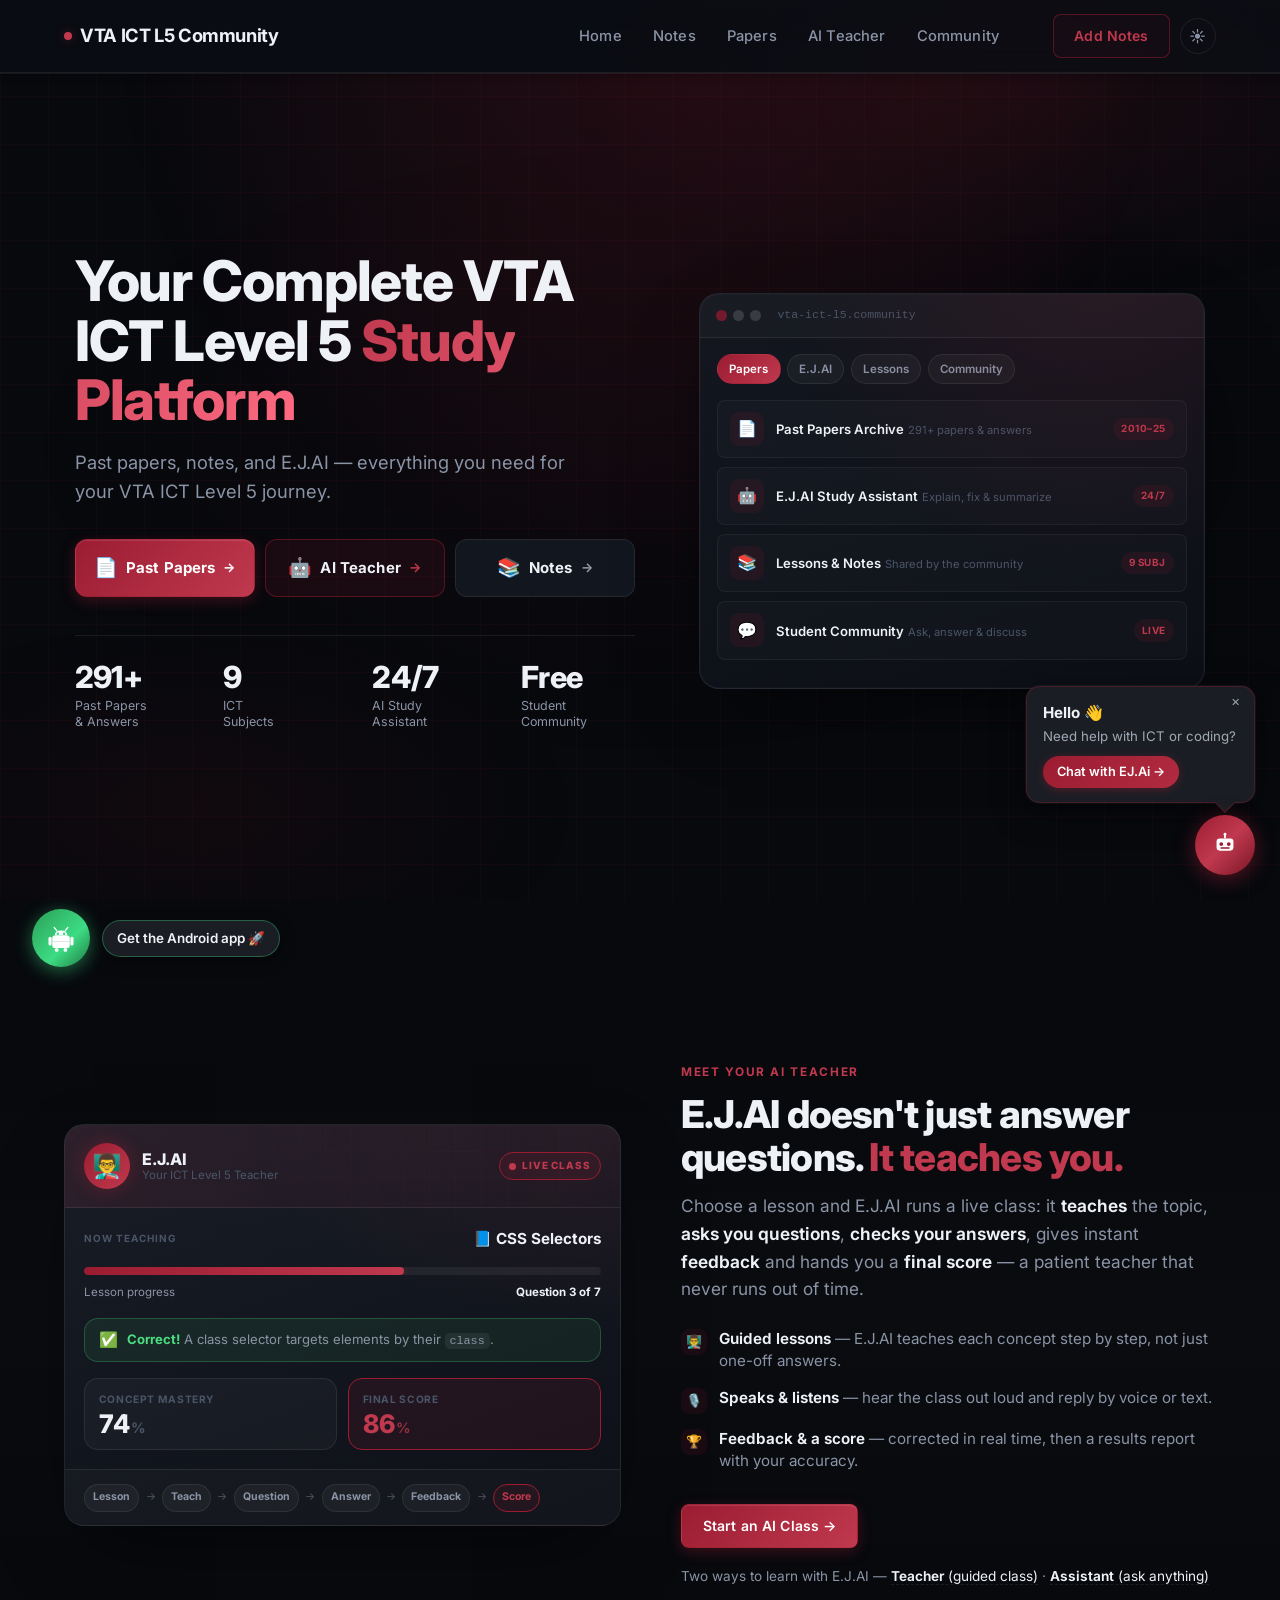
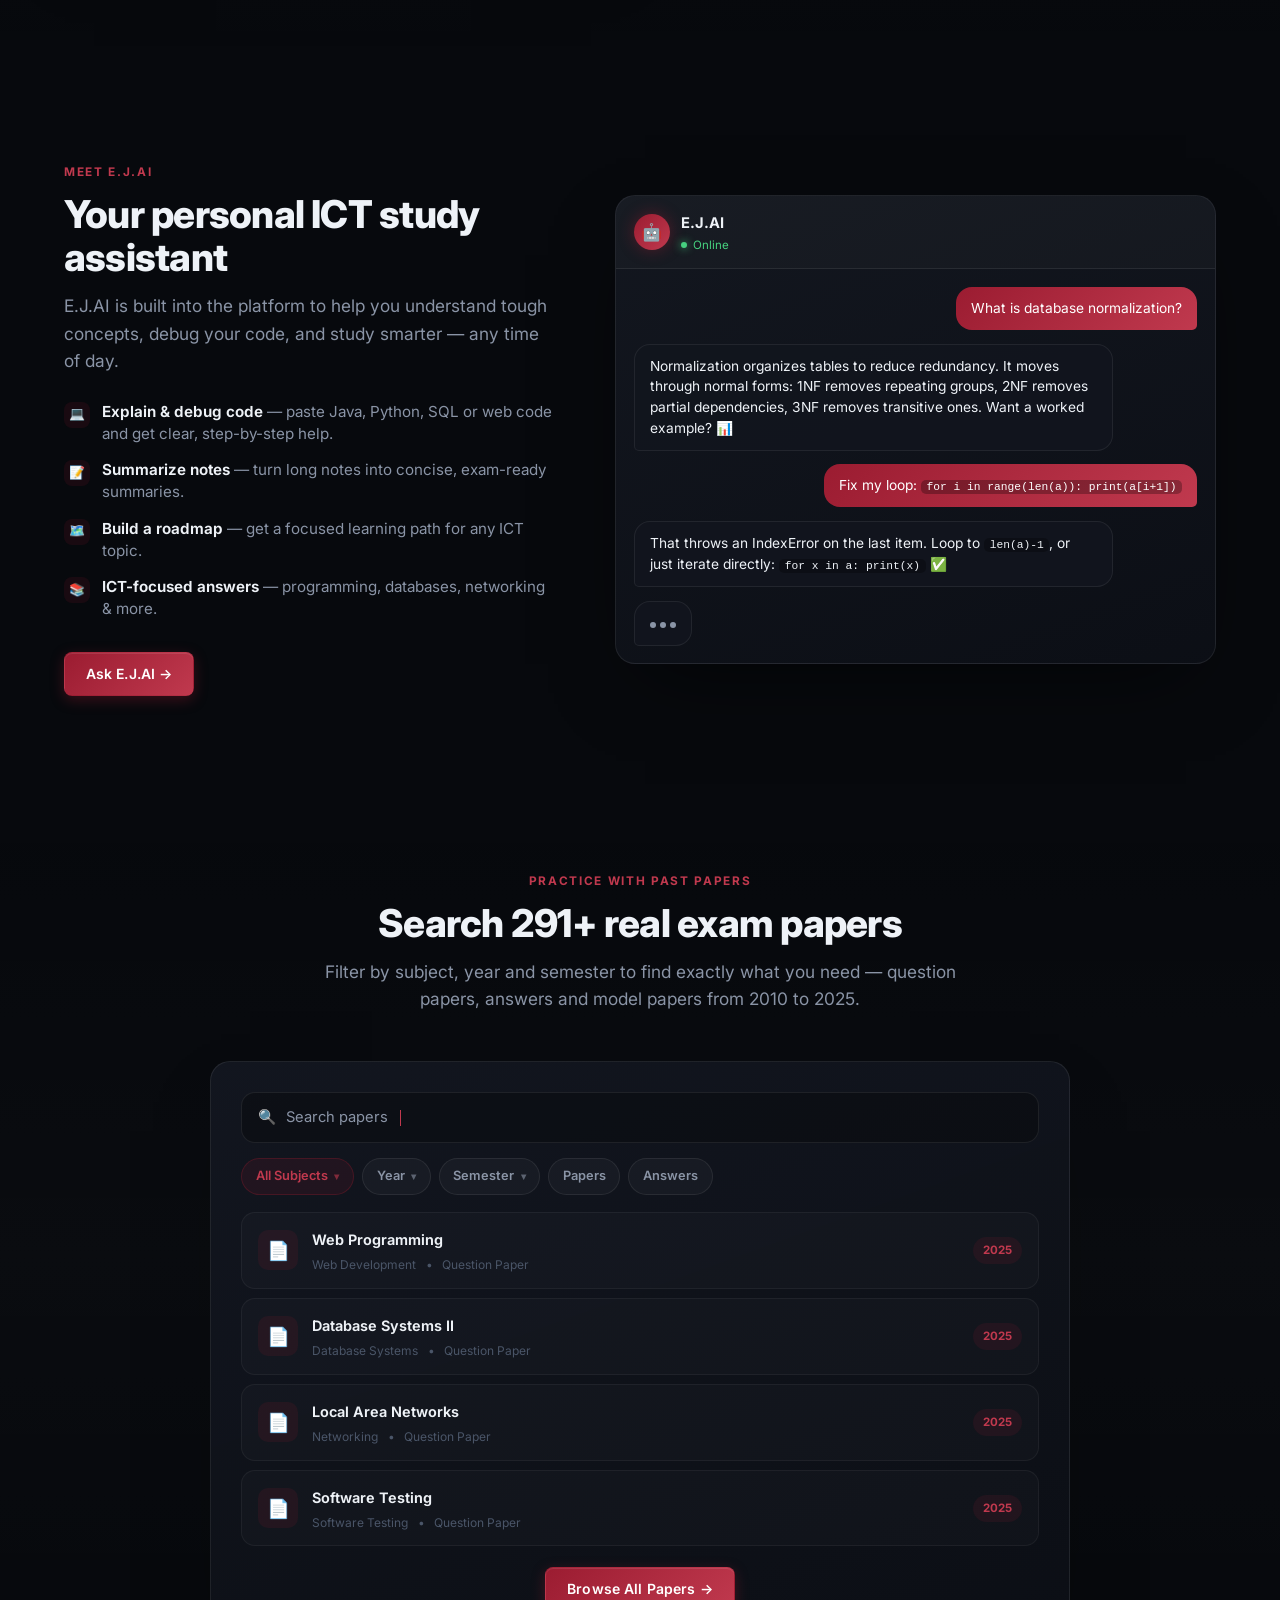
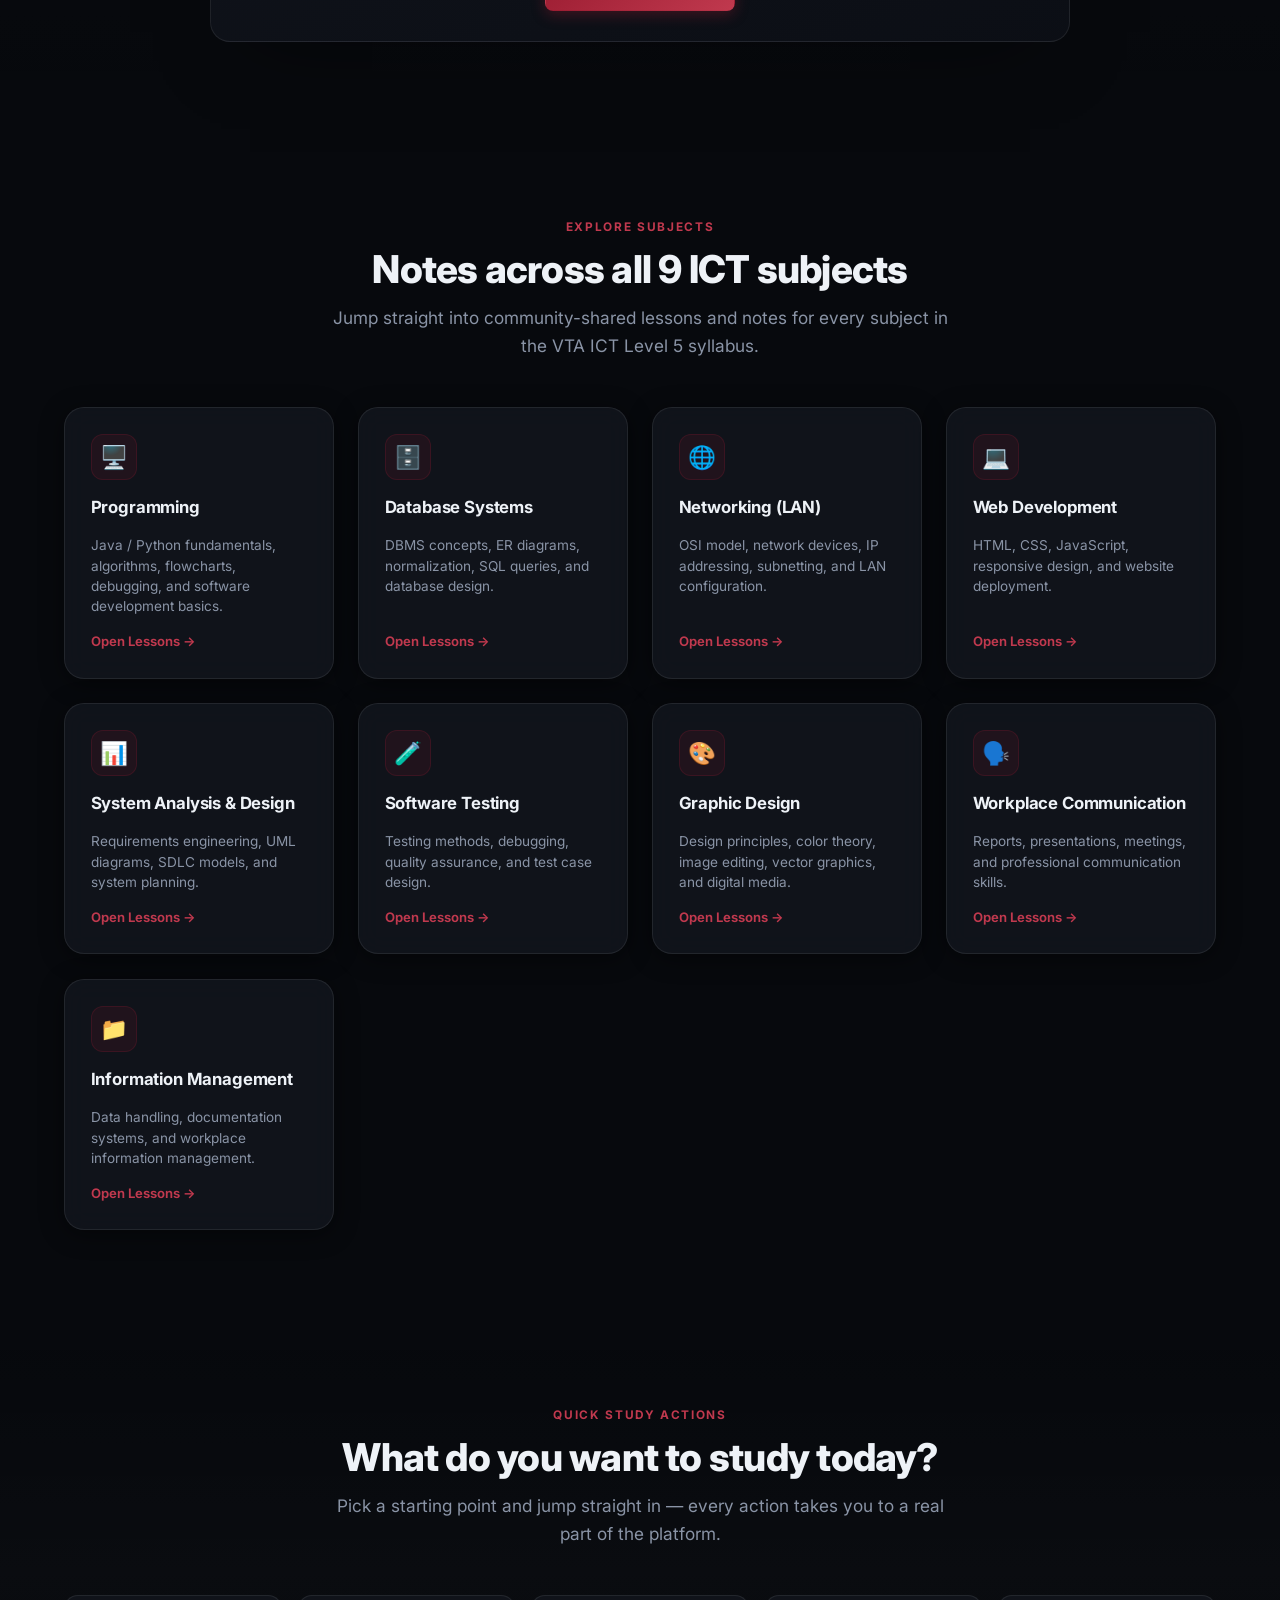
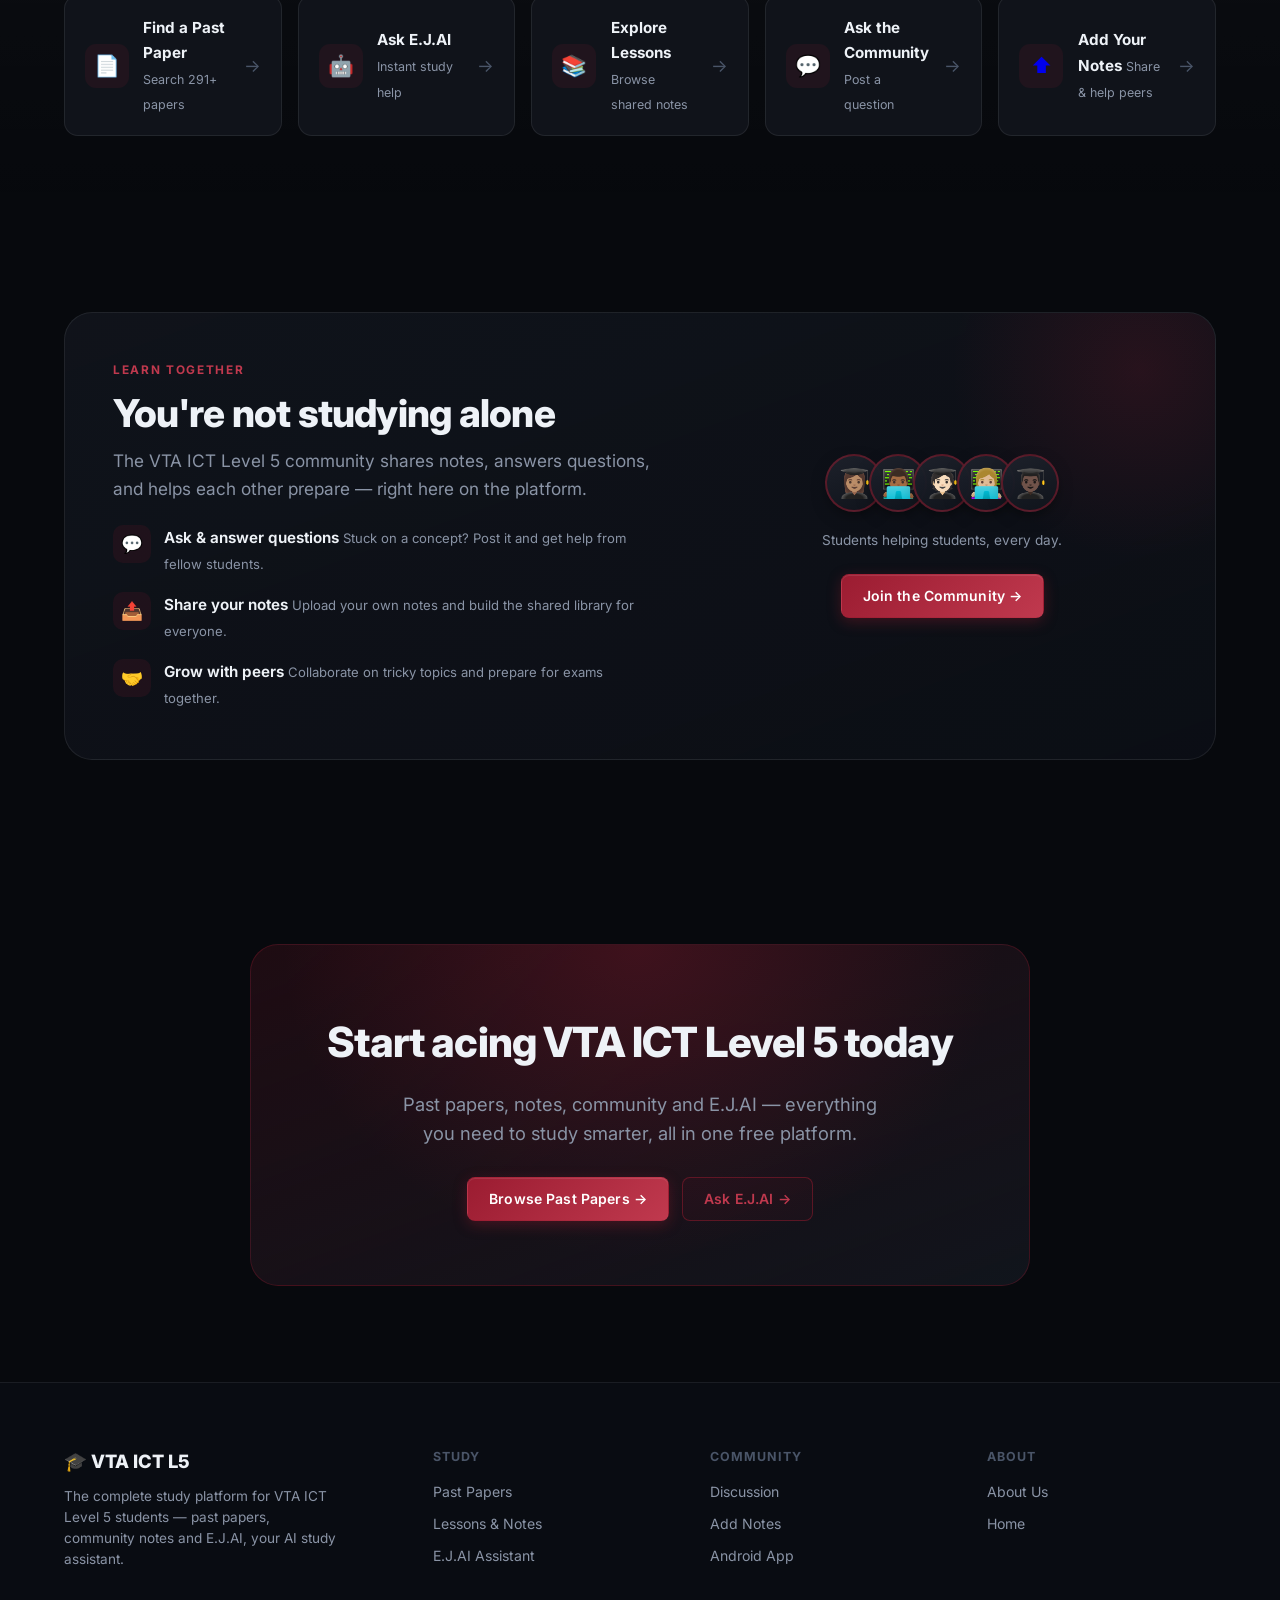
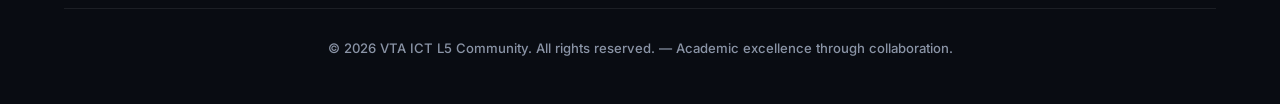
==== commit 230fa192: "fix: add clean Vercel page URLs" ====
--- a/index.html
+++ b/index.html
@@ -222,14 +222,14 @@
       <button class="mobile-menu-btn" aria-label="Menu" aria-expanded="false">☰</button>
       <div class="nav-menu">
         <ul class="nav-links">
-          <li><a href="index.html">Home</a></li>
-          <li><a href="lesson.html">Notes</a></li>
-          <li><a href="papers.html">Papers</a></li>
-          <li><a href="teacher.html">AI Teacher</a></li>
-          <li><a href="posts.html">Community</a></li>
+          <li><a href="/">Home</a></li>
+          <li><a href="lesson">Notes</a></li>
+          <li><a href="papers">Papers</a></li>
+          <li><a href="teacher">AI Teacher</a></li>
+          <li><a href="community">Community</a></li>
         </ul>
         <div class="nav-buttons">
-          <a href="upload.html" class="btn btn-outline">Add Notes</a>
+          <a href="add-notes" class="btn btn-outline">Add Notes</a>
           <button id="theme-toggle" class="btn" aria-label="Toggle theme">☀️</button>
         </div>
       </div>
@@ -244,17 +244,17 @@
             <h1 class="hero-title"><span class="ht-line">Your Complete</span> <span class="ht-line">VTA ICT Level&nbsp;5</span> <span class="accent">Study Platform</span></h1>
             <p class="hero-sub">Past papers, notes, and E.J.AI — everything you need for your VTA ICT Level 5 journey.</p>
             <div class="hero-cta">
-              <a href="papers.html" class="hero-cta-item hero-cta-item--primary">
+              <a href="papers" class="hero-cta-item hero-cta-item--primary">
                 <span class="hci-ico" aria-hidden="true">📄</span>
                 <span class="hci-label">Past Papers</span>
                 <span class="hci-arrow" aria-hidden="true">→</span>
               </a>
-              <a href="teacher.html" class="hero-cta-item hero-cta-item--ai">
+              <a href="teacher" class="hero-cta-item hero-cta-item--ai">
                 <span class="hci-ico" aria-hidden="true">🤖</span>
                 <span class="hci-label">AI Teacher</span>
                 <span class="hci-arrow" aria-hidden="true">→</span>
               </a>
-              <a href="lesson.html" class="hero-cta-item hero-cta-item--notes">
+              <a href="lesson" class="hero-cta-item hero-cta-item--notes">
                 <span class="hci-ico" aria-hidden="true">📚</span>
                 <span class="hci-label">Notes</span>
                 <span class="hci-arrow" aria-hidden="true">→</span>
@@ -418,10 +418,10 @@
               <li><span class="cap-ico">🎙️</span><span><strong>Speaks &amp; listens</strong> — hear the class out loud and reply by voice or text.</span></li>
               <li><span class="cap-ico">🏆</span><span><strong>Feedback &amp; a score</strong> — corrected in real time, then a results report with your accuracy.</span></li>
             </ul>
-            <a href="teacher.html" class="btn btn-primary">Start an AI Class&nbsp;→</a>
+            <a href="teacher" class="btn btn-primary">Start an AI Class&nbsp;→</a>
             <p class="tp-modes">Two ways to learn with E.J.AI —
-              <a href="teacher.html"><strong>Teacher</strong> (guided class)</a> ·
-              <a href="ai.html"><strong>Assistant</strong> (ask anything)</a>
+              <a href="teacher"><strong>Teacher</strong> (guided class)</a> ·
+              <a href="ai"><strong>Assistant</strong> (ask anything)</a>
             </p>
           </div>
         </div>
@@ -441,7 +441,7 @@
               <li><span class="cap-ico">🗺️</span><span><strong>Build a roadmap</strong> — get a focused learning path for any ICT topic.</span></li>
               <li><span class="cap-ico">📚</span><span><strong>ICT-focused answers</strong> — programming, databases, networking &amp; more.</span></li>
             </ul>
-            <a href="ai.html" class="btn btn-primary">Ask E.J.AI&nbsp;→</a>
+            <a href="ai" class="btn btn-primary">Ask E.J.AI&nbsp;→</a>
           </div>
           <div class="ejai-chat" aria-hidden="true">
             <div class="ejai-chat-head">
@@ -517,7 +517,7 @@
             </div>
           </div>
           <div class="pp-cta">
-            <a href="papers.html" class="btn btn-primary">Browse All Papers&nbsp;→</a>
+            <a href="papers" class="btn btn-primary">Browse All Papers&nbsp;→</a>
           </div>
         </div>
       </div>
@@ -531,55 +531,55 @@
           <p class="section-sub">Jump straight into community-shared lessons and notes for every subject in the VTA ICT Level 5 syllabus.</p>
         </div>
         <div class="grid lessons-grid subjects-grid">
-          <a class="card subject-card" href="lesson.html?topic=Programming">
+          <a class="card subject-card" href="lesson?topic=Programming">
             <span class="subject-ico">🖥️</span>
             <h3 class="subject-name">Programming</h3>
             <p class="subject-desc">Java / Python fundamentals, algorithms, flowcharts, debugging, and software development basics.</p>
             <span class="subject-go">Open Lessons →</span>
           </a>
-          <a class="card subject-card" href="lesson.html?topic=Database%20Systems">
+          <a class="card subject-card" href="lesson?topic=Database%20Systems">
             <span class="subject-ico">🗄️</span>
             <h3 class="subject-name">Database Systems</h3>
             <p class="subject-desc">DBMS concepts, ER diagrams, normalization, SQL queries, and database design.</p>
             <span class="subject-go">Open Lessons →</span>
           </a>
-          <a class="card subject-card" href="lesson.html?topic=Networking">
+          <a class="card subject-card" href="lesson?topic=Networking">
             <span class="subject-ico">🌐</span>
             <h3 class="subject-name">Networking (LAN)</h3>
             <p class="subject-desc">OSI model, network devices, IP addressing, subnetting, and LAN configuration.</p>
             <span class="subject-go">Open Lessons →</span>
           </a>
-          <a class="card subject-card" href="lesson.html?topic=Web%20Development">
+          <a class="card subject-card" href="lesson?topic=Web%20Development">
             <span class="subject-ico">💻</span>
             <h3 class="subject-name">Web Development</h3>
             <p class="subject-desc">HTML, CSS, JavaScript, responsive design, and website deployment.</p>
             <span class="subject-go">Open Lessons →</span>
           </a>
-          <a class="card subject-card" href="lesson.html?topic=System%20Analysis">
+          <a class="card subject-card" href="lesson?topic=System%20Analysis">
             <span class="subject-ico">📊</span>
             <h3 class="subject-name">System Analysis &amp; Design</h3>
             <p class="subject-desc">Requirements engineering, UML diagrams, SDLC models, and system planning.</p>
             <span class="subject-go">Open Lessons →</span>
           </a>
-          <a class="card subject-card" href="lesson.html?topic=Software%20Testing">
+          <a class="card subject-card" href="lesson?topic=Software%20Testing">
             <span class="subject-ico">🧪</span>
             <h3 class="subject-name">Software Testing</h3>
             <p class="subject-desc">Testing methods, debugging, quality assurance, and test case design.</p>
             <span class="subject-go">Open Lessons →</span>
           </a>
-          <a class="card subject-card" href="lesson.html?topic=Graphic%20Design">
+          <a class="card subject-card" href="lesson?topic=Graphic%20Design">
             <span class="subject-ico">🎨</span>
             <h3 class="subject-name">Graphic Design</h3>
             <p class="subject-desc">Design principles, color theory, image editing, vector graphics, and digital media.</p>
             <span class="subject-go">Open Lessons →</span>
           </a>
-          <a class="card subject-card" href="lesson.html?topic=Workplace%20Communication">
+          <a class="card subject-card" href="lesson?topic=Workplace%20Communication">
             <span class="subject-ico">🗣️</span>
             <h3 class="subject-name">Workplace Communication</h3>
             <p class="subject-desc">Reports, presentations, meetings, and professional communication skills.</p>
             <span class="subject-go">Open Lessons →</span>
           </a>
-          <a class="card subject-card" href="lesson.html?topic=Information%20Management">
+          <a class="card subject-card" href="lesson?topic=Information%20Management">
             <span class="subject-ico">📁</span>
             <h3 class="subject-name">Information Management</h3>
             <p class="subject-desc">Data handling, documentation systems, and workplace information management.</p>
@@ -597,7 +597,7 @@
           <p class="section-sub">Pick a starting point and jump straight in — every action takes you to a real part of the platform.</p>
         </div>
         <div class="action-grid">
-          <a class="action-card" href="papers.html">
+          <a class="action-card" href="papers">
             <span class="a-ico">📄</span>
             <span class="a-text">
               <span class="a-title">Find a Past Paper</span>
@@ -605,7 +605,7 @@
             </span>
             <span class="a-arrow">→</span>
           </a>
-          <a class="action-card" href="ai.html">
+          <a class="action-card" href="ai">
             <span class="a-ico">🤖</span>
             <span class="a-text">
               <span class="a-title">Ask E.J.AI</span>
@@ -613,7 +613,7 @@
             </span>
             <span class="a-arrow">→</span>
           </a>
-          <a class="action-card" href="lesson.html">
+          <a class="action-card" href="lesson">
             <span class="a-ico">📚</span>
             <span class="a-text">
               <span class="a-title">Explore Lessons</span>
@@ -621,7 +621,7 @@
             </span>
             <span class="a-arrow">→</span>
           </a>
-          <a class="action-card" href="posts.html">
+          <a class="action-card" href="community">
             <span class="a-ico">💬</span>
             <span class="a-text">
               <span class="a-title">Ask the Community</span>
@@ -629,7 +629,7 @@
             </span>
             <span class="a-arrow">→</span>
           </a>
-          <a class="action-card" href="upload.html">
+          <a class="action-card" href="add-notes">
             <span class="a-ico">⬆️</span>
             <span class="a-text">
               <span class="a-title">Add Your Notes</span>
@@ -681,7 +681,7 @@
               <span class="sg-avatar">👨🏿‍🎓</span>
             </div>
             <p class="sg-caption">Students helping students, every day.</p>
-            <a href="posts.html" class="btn btn-primary">Join the Community&nbsp;→</a>
+            <a href="community" class="btn btn-primary">Join the Community&nbsp;→</a>
           </div>
         </div>
       </div>
@@ -694,8 +694,8 @@
           <h2>Start acing VTA ICT Level 5 today</h2>
           <p>Past papers, notes, community and E.J.AI — everything you need to study smarter, all in one free platform.</p>
           <div class="cta-actions">
-            <a href="papers.html" class="btn btn-primary">Browse Past Papers&nbsp;→</a>
-            <a href="ai.html" class="btn btn-outline">Ask E.J.AI&nbsp;→</a>
+            <a href="papers" class="btn btn-primary">Browse Past Papers&nbsp;→</a>
+            <a href="ai" class="btn btn-outline">Ask E.J.AI&nbsp;→</a>
           </div>
         </div>
       </div>
@@ -713,16 +713,16 @@
         <div class="footer-col">
           <h4>Study</h4>
           <ul>
-            <li><a href="papers.html">Past Papers</a></li>
-            <li><a href="lesson.html">Lessons &amp; Notes</a></li>
-            <li><a href="ai.html">E.J.AI Assistant</a></li>
+            <li><a href="papers">Past Papers</a></li>
+            <li><a href="lesson">Lessons &amp; Notes</a></li>
+            <li><a href="ai">E.J.AI Assistant</a></li>
           </ul>
         </div>
         <div class="footer-col">
           <h4>Community</h4>
           <ul>
-            <li><a href="posts.html">Discussion</a></li>
-            <li><a href="upload.html">Add Notes</a></li>
+            <li><a href="community">Discussion</a></li>
+            <li><a href="add-notes">Add Notes</a></li>
             <li><a href="download.html">Android App</a></li>
           </ul>
         </div>
@@ -730,7 +730,7 @@
           <h4>About</h4>
           <ul>
             <li><a href="about.html">About Us</a></li>
-            <li><a href="index.html">Home</a></li>
+            <li><a href="/">Home</a></li>
           </ul>
         </div>
       </div>
@@ -748,7 +748,7 @@
       <span class="ai-popup-close" id="aiPopupClose" aria-label="Close">✕</span>
       <p class="ai-popup-line1">Hello 👋</p>
       <p class="ai-popup-line2">Need help with ICT or coding?</p>
-      <a href="ai.html" class="ai-popup-cta">Chat with EJ.Ai →</a>
+      <a href="ai" class="ai-popup-cta">Chat with EJ.Ai →</a>
     </div>
     <!-- Main button -->
     <button class="ai-button" id="aiButton" aria-label="Open EJ.Ai Chat">
@@ -1079,9 +1079,9 @@
         hidePopup();
       });
 
-      // Button click → navigate to ai.html
+      // Button click → navigate to ai
       btn.addEventListener('click', function () {
-        window.location.href = 'ai.html';
+        window.location.href = 'ai';
       });
     })();
   </script>
